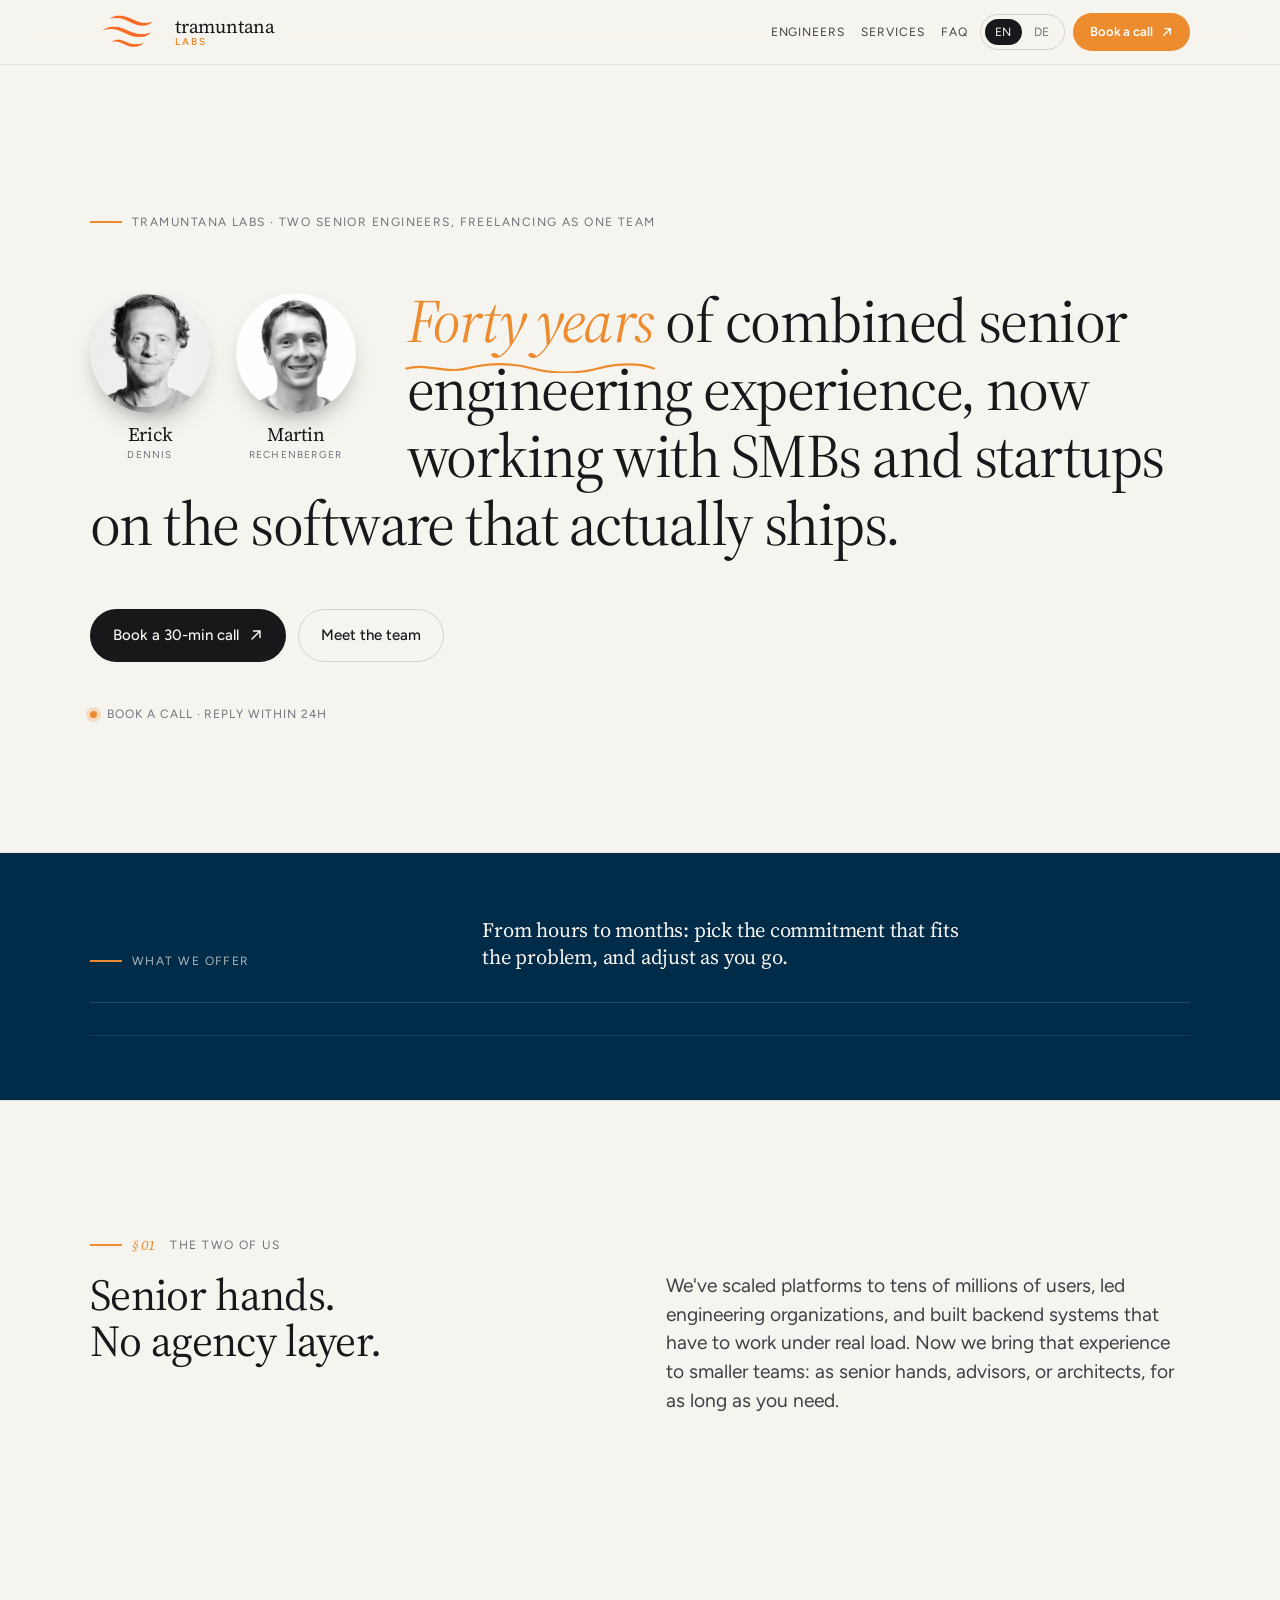
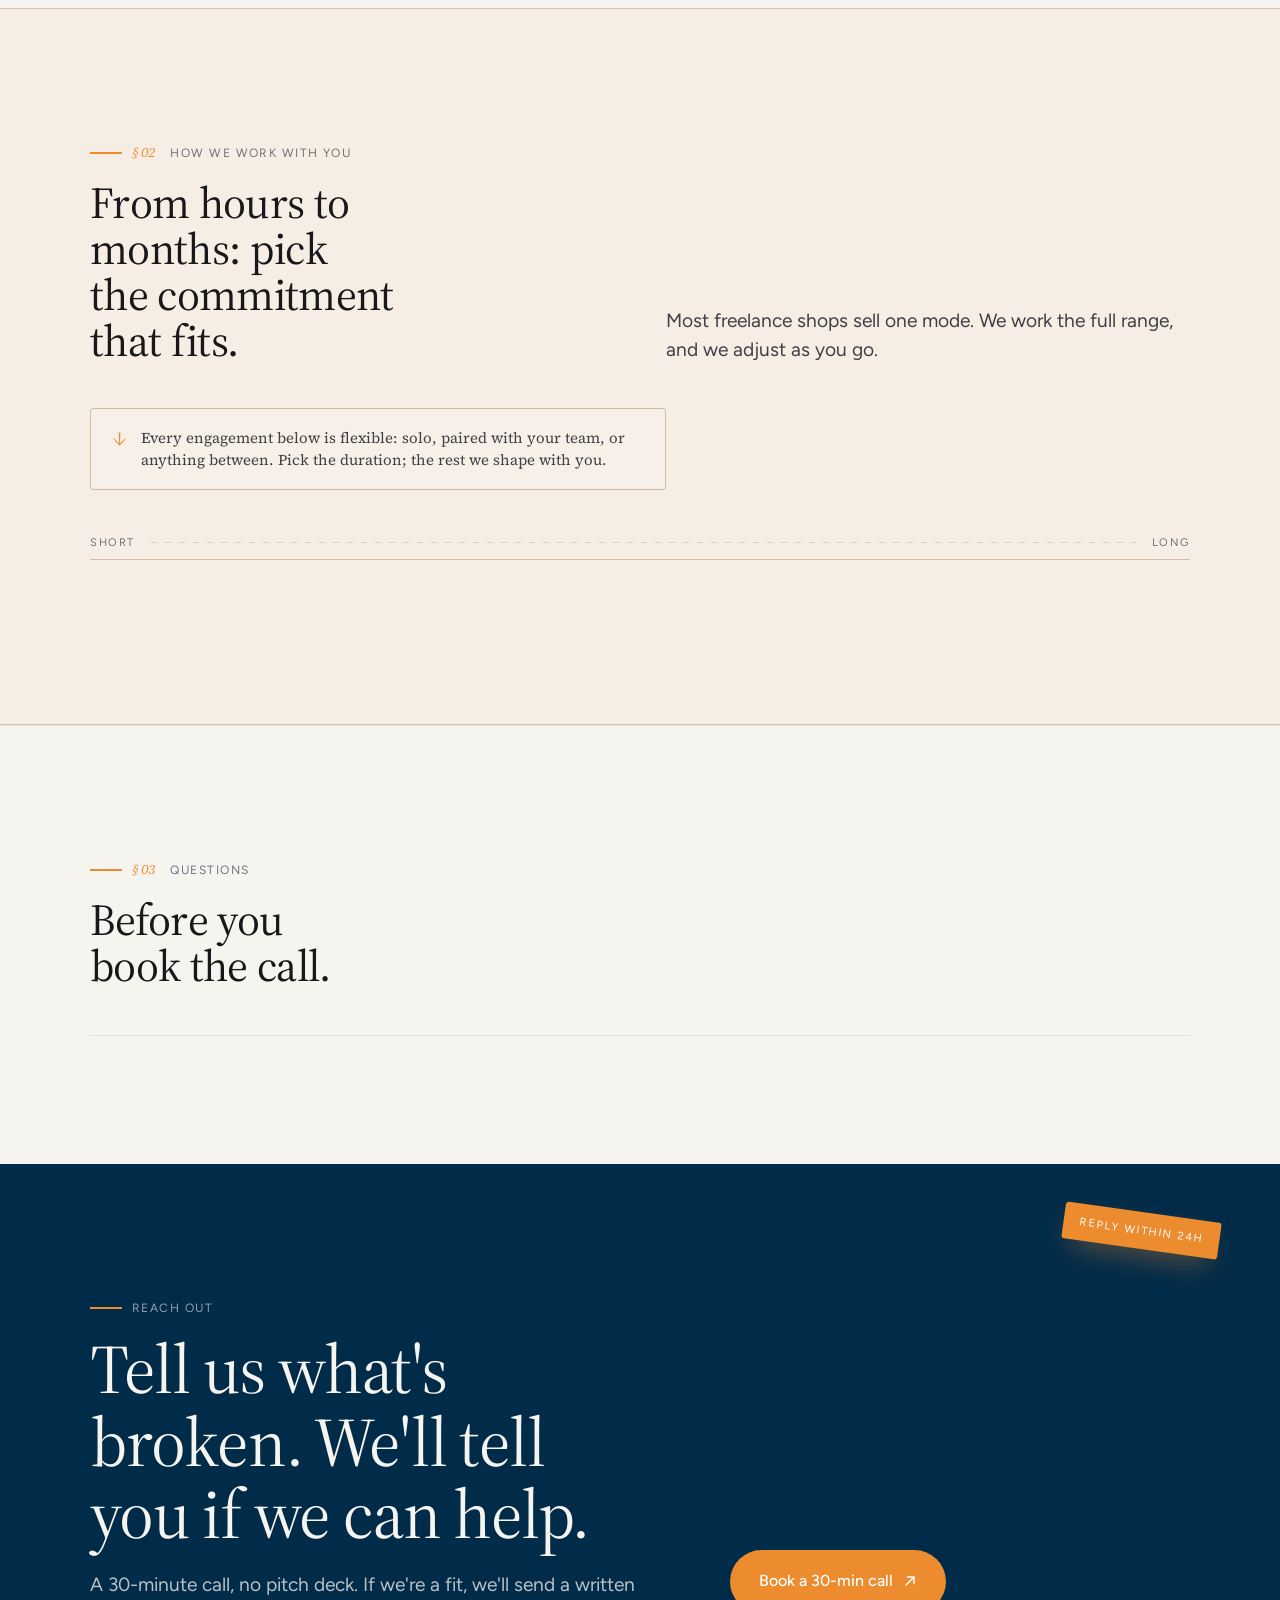
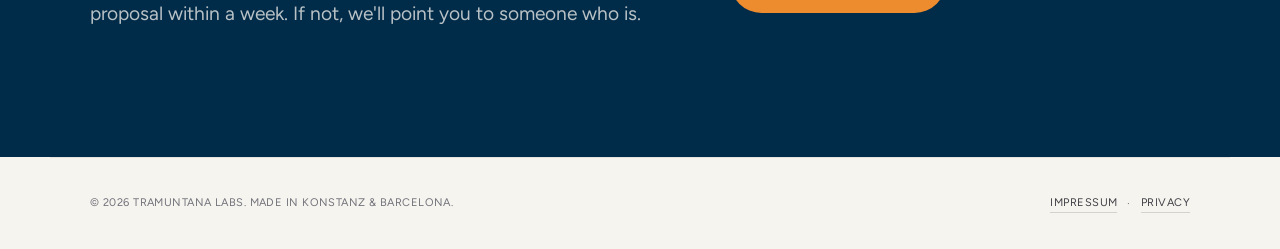
==== index.html @ 947eaa72 "Add favicons" ====
<!DOCTYPE html>
<html lang="en" data-theme="light" data-density="regular" data-design="v2" data-dark-tone="mediterranean">
<head>
  <meta charset="UTF-8" />
  <meta name="viewport" content="width=device-width, initial-scale=1.0" />
  <title>Tramuntana Labs — Erick &amp; Martin, senior engineers for SMBs and startups</title>
  <meta name="description" content="Two senior engineers. From a focused audit to a long-term retainer, solo or alongside your team." />

  <link rel="icon" href="favicon.ico" sizes="any" />
  <link rel="icon" type="image/png" sizes="32x32" href="favicon-32x32.png" />
  <link rel="icon" type="image/png" sizes="16x16" href="favicon-16x16.png" />
  <link rel="apple-touch-icon" sizes="180x180" href="apple-touch-icon.png" />

  <link rel="preconnect" href="https://fonts.googleapis.com" />
  <link rel="preconnect" href="https://fonts.gstatic.com" crossorigin />
  <link rel="stylesheet" href="https://fonts.googleapis.com/css2?family=Figtree:wght@400;500;600&family=Source+Serif+4:ital,opsz,wght@0,6..72,300;0,6..72,400;1,6..72,300;1,6..72,400&display=swap" />
  <link rel="stylesheet" href="styles.css" />
</head>
<body>

<!-- ── Nav ─────────────────────────────────────────────── -->
<nav class="nav">
  <div class="wrap nav-inner">
    <a href="#top" class="brand">
      <span class="brand-mark" aria-hidden="true">
        <img src="logo.png" alt="" class="brand-logo" />
      </span>
      <span class="brand-wordmark">
        <span class="brand-name">tramuntana</span>
        <span class="brand-sub">Labs</span>
      </span>
    </a>
    <div class="nav-right">
      <a class="nav-link" href="#engineers" data-i18n="nav.engineers">Engineers</a>
      <a class="nav-link" href="#services" data-i18n="nav.services">Services</a>
      <a class="nav-link" href="#faq" data-i18n="nav.faq">FAQ</a>
      <div class="lang" role="tablist" aria-label="Language">
        <button type="button" role="tab" data-lang="en" class="is-active" onclick="setLocale('en')">en</button>
        <button type="button" role="tab" data-lang="de" onclick="setLocale('de')">de</button>
      </div>
      <a class="btn btn-primary" href="https://calendar.proton.me/bookings#Kh6A4mLSkcbogW-XjE4umm7sPW2R3TcdPqa_r0yPIsw=" target="_blank" rel="noopener">
        <span data-i18n="nav.cta">Book a call</span>
        <svg class="arrow" width="14" height="14" viewBox="0 0 14 14" fill="none" aria-hidden="true">
          <path d="M3 11L11 3M11 3H4.5M11 3V9.5" stroke="currentColor" stroke-width="1.5" stroke-linecap="round" stroke-linejoin="round"/>
        </svg>
      </a>
      <button class="nav-burger" id="nav-burger" aria-label="Open menu" aria-expanded="false" aria-controls="nav-mobile-menu">
        <span></span><span></span><span></span>
      </button>
    </div>
  </div>
  <div class="nav-mobile-menu" id="nav-mobile-menu" aria-hidden="true">
    <a class="nav-mobile-link" href="#engineers" data-i18n="nav.engineers">Engineers</a>
    <a class="nav-mobile-link" href="#services" data-i18n="nav.services">Services</a>
    <a class="nav-mobile-link" href="#faq" data-i18n="nav.faq">FAQ</a>
  </div>
</nav>

<!-- ── Hero ─────────────────────────────────────────────── -->
<section class="hero-e" id="top">
  <div class="wrap">
    <div class="eyebrow" data-i18n="hero.eyebrow">Tramuntana Labs · Two senior engineers, freelancing as one team</div>

    <div class="hero-e-body">
      <div class="hero-e-people">
        <figure class="hero-e-person">
          <span class="pl-avatar" style="width:120px;height:120px;transform:rotate(3deg)" aria-label="Erick Dennis" title="Erick Dennis">
            <span class="pl-avatar-stripes" aria-hidden="true"></span>
            <span class="pl-avatar-initials" aria-hidden="true">ED</span>
            <img class="pl-avatar-photo pl-avatar-photo--bw" src="erick-dennis-profile.jpeg" alt="" />
          </span>
          <figcaption class="hero-e-person-name">
            <span class="hero-e-person-first">Erick</span>
            <span class="hero-e-person-last">Dennis</span>
          </figcaption>
        </figure>
        <figure class="hero-e-person">
          <span class="pl-avatar" style="width:120px;height:120px;transform:rotate(-3deg)" aria-label="Martin Rechenberger" title="Martin Rechenberger">
            <span class="pl-avatar-stripes" aria-hidden="true"></span>
            <span class="pl-avatar-initials" aria-hidden="true">MR</span>
            <img class="pl-avatar-photo" src="martin-rechenberger.256x256.png" alt="" />
          </span>
          <figcaption class="hero-e-person-name">
            <span class="hero-e-person-first">Martin</span>
            <span class="hero-e-person-last">Rechenberger</span>
          </figcaption>
        </figure>
      </div>

      <h1 class="hero-e-display">
        <span class="accent-scribble" id="hero-accent">Forty years</span><span id="hero-post"> of combined senior engineering experience, now working with SMBs and startups on the software that actually ships.</span>
      </h1>

      <div class="hero-e-actions">
        <a class="btn btn-primary" href="https://calendar.proton.me/bookings#Kh6A4mLSkcbogW-XjE4umm7sPW2R3TcdPqa_r0yPIsw=" target="_blank" rel="noopener">
          <span data-i18n="hero.ctaPrimary">Book a 30-min call</span>
          <svg class="arrow" width="14" height="14" viewBox="0 0 14 14" fill="none" aria-hidden="true">
            <path d="M3 11L11 3M11 3H4.5M11 3V9.5" stroke="currentColor" stroke-width="1.5" stroke-linecap="round" stroke-linejoin="round"/>
          </svg>
        </a>
        <a class="btn btn-ghost" href="#engineers" data-i18n="hero.ctaSecondary">Meet the team</a>
      </div>

      <div class="hero-foot">
        <span class="dot-live"></span>
        <span data-i18n="hero.live">Taking on 1 new engagement in Q3 · Reply within 24h</span>
      </div>
    </div>
  </div>
</section>

<!-- ── Services strip ───────────────────────────────────── -->
<section class="svc-strip" aria-labelledby="strip-eyebrow">
  <div class="wrap">
    <div class="svc-strip-head">
      <div class="eyebrow svc-strip-eyebrow" id="strip-eyebrow" data-i18n="strip.eyebrow">What we offer</div>
      <div class="svc-strip-lede" data-i18n="strip.lede">From hours to months: pick the commitment that fits the problem, and adjust as you go.</div>
    </div>
    <ul class="svc-strip-grid" id="svc-strip-grid"></ul>
  </div>
</section>

<!-- ── Engineers deep ───────────────────────────────────── -->
<section class="section eng-deep" id="engineers">
  <div class="wrap">
    <div class="eyebrow">
      <span class="sec-num">§ 01</span>
      <span data-i18n="engineers.eyebrow">The two of us</span>
    </div>
    <div class="eng-deep-head">
      <h2 data-i18n="engineers.title">Senior hands. No agency layer.</h2>
      <p class="lede" data-i18n="engineers.lede">We've scaled platforms to tens of millions of users, led engineering organizations, and built backend systems that have to work under real load. Now we bring that experience to smaller teams: as senior hands, advisors, or architects, for as long as you need.</p>
    </div>
    <div class="eng-deep-grid" id="eng-deep-grid"></div>
  </div>
</section>

<!-- ── Services range ───────────────────────────────────── -->
<section class="section svc-range" id="services">
  <div class="wrap">
    <div class="eyebrow">
      <span class="sec-num">§ 02</span>
      <span data-i18n="range.eyebrow">How we work with you</span>
    </div>
    <div class="svc-range-head">
      <h2 data-i18n="range.title">From hours to months: pick the commitment that fits.</h2>
      <p class="lede" data-i18n="range.lede">Most freelance shops sell one mode. We work the full range, and we adjust as you go.</p>
    </div>
    <div class="svc-range-note">
      <span class="svc-range-note-mark" aria-hidden="true" data-i18n="range.noteMark">↓</span>
      <span data-i18n="range.note">Every engagement below is flexible: solo, paired with your team, or anything between. Pick the duration; the rest we shape with you.</span>
    </div>
    <div class="svc-range-scale" aria-hidden="true">
      <span data-i18n="range.scale.short">Short</span>
      <span class="rule"></span>
      <span data-i18n="range.scale.long">Long</span>
    </div>
    <ol class="svc-range-list" id="svc-range-list"></ol>
    <p class="svc-range-foot" id="svc-range-foot"></p>
  </div>
</section>

<!-- ── FAQ ──────────────────────────────────────────────── -->
<section class="section" id="faq">
  <div class="wrap">
    <div class="eyebrow">
      <span class="sec-num">§ 03</span>
      <span data-i18n="faq.eyebrow">Questions</span>
    </div>
    <h2 style="margin-top:16px;max-width:18ch" data-i18n="faq.title">Before you book the call.</h2>
    <div class="faq-list" id="faq-list"></div>
  </div>
</section>

<!-- ── CTA ──────────────────────────────────────────────── -->
<section class="cta" id="contact">
  <span class="cta-stamp" data-i18n="cta.replyStamp">Reply within 24h</span>
  <div class="wrap cta-inner">
    <div>
      <div class="eyebrow" data-i18n="cta.eyebrow">Reach out</div>
      <h2 style="margin-top:16px" data-i18n="cta.title">Tell us what's broken. We'll tell you if we can help.</h2>
      <p class="lede" style="margin-top:20px" data-i18n="cta.lede">A 30-minute call, no pitch deck. If we're a fit, we'll send a written proposal within a week. If not, we'll point you to someone who is.</p>
    </div>
    <div class="cta-actions">
      <a class="btn btn-accent" href="https://calendar.proton.me/bookings#Kh6A4mLSkcbogW-XjE4umm7sPW2R3TcdPqa_r0yPIsw=" target="_blank" rel="noopener">
        <span data-i18n="cta.primary">Book a 30-min call</span>
        <svg class="arrow" width="14" height="14" viewBox="0 0 14 14" fill="none" aria-hidden="true">
          <path d="M3 11L11 3M11 3H4.5M11 3V9.5" stroke="currentColor" stroke-width="1.5" stroke-linecap="round" stroke-linejoin="round"/>
        </svg>
      </a>
      <div class="cta-meta" id="cta-meta"></div>
    </div>
  </div>
</section>

<!-- ── Footer ───────────────────────────────────────────── -->
<footer class="wrap foot">
  <span data-i18n="foot.copy">© 2026 Tramuntana Labs. Made in Konstanz &amp; Barcelona.</span>
  <span class="foot-links">
    <a href="Impressum.html" data-i18n="foot.impressum">Impressum</a>
    <span aria-hidden="true">·</span>
    <a href="Impressum.html#privacy" data-i18n="foot.privacy">Privacy</a>
  </span>
</footer>

<script src="translations.js"></script>
<script>
// ── Config ───────────────────────────────────────────────
const CAL_LINK = "https://calendar.proton.me/bookings#Kh6A4mLSkcbogW-XjE4umm7sPW2R3TcdPqa_r0yPIsw=";

const ENGINEERS_BASE = [
  {
    key: "erick", name: "Erick Dennis", initials: "ED", tiltHero: 3, tiltCard: 2,
    photo: "erick-dennis-profile.jpeg", photoBw: true,
    skills: ["Backend Development", "Frontend Development", "Web Apps", "Mobile Development", "Distributed Systems", "Database Optimisation", "Infrastructure & Cloud", "DevOps & IaC", "Platform Architecture", "Engineering Leadership", "LLMs", "Agentic AI"],
  },
  {
    key: "martin", name: "Martin Rechenberger", initials: "MR", tiltHero: -3, tiltCard: -2,
    photo: "martin-rechenberger.256x256.png",
    skills: ["Backend Development", "Frontend Development", "Web Apps", "Mobile Development", "Distributed Systems", "Database Optimisation", "Infrastructure & Cloud", "DevOps & IaC", "Platform Architecture", "Engineering Leadership", "LLMs", "Agentic AI"],
  },
];

// ── i18n ─────────────────────────────────────────────────
function getNestedValue(obj, path) {
  return path.split(".").reduce((o, k) => o?.[k], obj);
}

function applyLocale(lang) {
  const t = window.PL_I18N[lang] || window.PL_I18N.en;

  // Simple text nodes
  document.querySelectorAll("[data-i18n]").forEach(el => {
    const val = getNestedValue(t, el.dataset.i18n);
    if (val !== undefined) el.textContent = val;
  });

  // Hero headline (titleParts = [pre, accent, post], pre has {n1}/{n2} placeholders)
  const [pre, accent, post] = t.hero.titleParts;
  document.getElementById("hero-pre").textContent = pre.replace("{n1}", "Erick").replace("{n2}", "Martin");
  document.getElementById("hero-accent").textContent = accent;
  document.getElementById("hero-post").textContent = post;

  // Services strip
  document.getElementById("svc-strip-grid").innerHTML = t.range.items.map((s, i) => `
    <li class="svc-strip-item">
      <span class="svc-strip-num">${String(i + 1).padStart(2, "0")}</span>
      <span class="svc-strip-title">${s.title}</span>
      <span class="svc-strip-len">${s.length}</span>
    </li>
  `).join("");

  // Engineers deep
  document.getElementById("eng-deep-grid").innerHTML = ENGINEERS_BASE.map((e, i) => {
    const tr = t.engineers[e.key];
    const factLabels = t.engineers.factLabels;
    const facts = Object.entries(tr.factValues).map(([key, value]) => `
      <div class="eng-deep-fact">
        <dt>${factLabels[key] || key}</dt>
        <dd>${value}</dd>
      </div>
    `).join("");
    const skills = e.skills.map(s => `<span class="skill-chip">${s}</span>`).join("");
    return `
      <article class="eng-deep-card">
        <header class="eng-deep-header">
          <span class="pl-avatar" style="width:120px;height:120px;transform:rotate(${e.tiltCard}deg)" aria-label="${e.name}" title="${e.name}">
            <span class="pl-avatar-stripes" aria-hidden="true"></span>
            <span class="pl-avatar-initials"${e.photo ? ' aria-hidden="true"' : ''}>${e.initials}</span>
            ${e.photo ? `<img class="pl-avatar-photo${e.photoBw ? ' pl-avatar-photo--bw' : ''}" src="${e.photo}" alt="" />` : ''}
          </span>
          <div class="eng-deep-id">
            <h3>${e.name}</h3>
            <div class="eng-deep-role">${tr.role}</div>
            <div class="eng-deep-loc">${tr.location}</div>
          </div>
        </header>
        <p class="eng-deep-bio">${tr.bio}</p>
        <dl class="eng-deep-facts">${facts}</dl>
        <div class="eng-deep-skillset">
          <div class="eng-deep-skills-label">${t.engineers.worksIn}</div>
          <div class="eng-deep-skills">${skills}</div>
        </div>
      </article>
    `;
  }).join("");

  // Services range list
  document.getElementById("svc-range-list").innerHTML = t.range.items.map((s, i) => `
    <li class="svc-range-item">
      <div class="svc-range-num">${String(i + 1).padStart(2, "0")}</div>
      <div class="svc-range-body">
        <h3>${s.title}</h3>
        <p>${s.body}</p>
      </div>
      <div class="svc-range-meta">
        <span class="svc-range-len">${s.length}</span>
      </div>
    </li>
  `).join("");

  // Services range footer text
  document.getElementById("svc-range-foot").innerHTML =
    `${t.range.footPre}<a href="#contact">${t.range.footLink}</a>${t.range.footPost}`;

  // FAQ
  document.getElementById("faq-list").innerHTML = t.faq.items.map((f, i) => `
    <div class="faq-item" data-open="false">
      <button class="faq-q" aria-expanded="false">
        <span>${f.q}</span>
        <span class="plus" aria-hidden="true"></span>
      </button>
      <div class="faq-a">${f.a}</div>
    </div>
  `).join("");
  initFAQ();

  // CTA meta (first item = email link, rest = plain spans)
  document.getElementById("cta-meta").innerHTML = t.cta.meta.map((m, i) =>
    i === 0 ? `<a href="mailto:${m}">${m}</a>` : `<span>${m}</span>`
  ).join("");

  // Language buttons
  document.querySelectorAll(".lang button").forEach(btn => {
    btn.classList.toggle("is-active", btn.dataset.lang === lang);
    btn.setAttribute("aria-selected", btn.dataset.lang === lang);
  });

  document.documentElement.lang = lang;
}

// ── FAQ accordion ─────────────────────────────────────────
function initFAQ() {
  document.querySelectorAll(".faq-item").forEach(item => {
    item.querySelector(".faq-q").addEventListener("click", () => {
      const isOpen = item.dataset.open === "true";
      document.querySelectorAll(".faq-item").forEach(i => {
        i.dataset.open = "false";
        i.querySelector(".faq-q").setAttribute("aria-expanded", "false");
      });
      if (!isOpen) {
        item.dataset.open = "true";
        item.querySelector(".faq-q").setAttribute("aria-expanded", "true");
      }
    });
  });
}

// ── Locale persistence ────────────────────────────────────
function setLocale(lang) {
  const l = lang === "de" ? "de" : "en";
  try { localStorage.setItem("pl-locale", l); } catch(e) {}
  applyLocale(l);
}

function getLocale() {
  try { return localStorage.getItem("pl-locale") === "de" ? "de" : "en"; } catch(e) { return "en"; }
}

// ── Boot ──────────────────────────────────────────────────
applyLocale(getLocale());

// ── Mobile nav ────────────────────────────────────────────
(function() {
  const burger = document.getElementById('nav-burger');
  const menu = document.getElementById('nav-mobile-menu');
  if (!burger || !menu) return;

  burger.addEventListener('click', function() {
    const open = this.getAttribute('aria-expanded') === 'true';
    this.setAttribute('aria-expanded', String(!open));
    menu.classList.toggle('is-open', !open);
    menu.setAttribute('aria-hidden', String(open));
  });

  menu.querySelectorAll('.nav-mobile-link').forEach(function(link) {
    link.addEventListener('click', function() {
      burger.setAttribute('aria-expanded', 'false');
      menu.classList.remove('is-open');
      menu.setAttribute('aria-hidden', 'true');
    });
  });
})();
</script>
</body>
</html>
---- styles.css ----
/* Tramuntana Labs — consolidated styles
   Merged from styles.css + styles-v2.css + styles-v3.css.
   Tokens flow from JS via CSS custom properties on :root. */

/* ═══════════════════════════════════════════════════════
   BASE — tokens, typography, layout, nav, buttons, etc.
   ═══════════════════════════════════════════════════════ */

:root {
  --bg: #f6f4ef;
  --bg-elev: #fbfaf6;
  --ink: #18181b;
  --ink-2: #3f3f46;
  --ink-3: #71717a;
  --rule: #1a1a1a14;
  --rule-strong: #1a1a1a28;
  --accent: #ED8B2F;
  --accent-ink: #ffffff;

  --font-serif: "Source Serif 4", "Source Serif Pro", Cambria, Georgia, serif;
  --font-sans: "Figtree", ui-sans-serif, system-ui, -apple-system, sans-serif;
  --font-mono: "Figtree", ui-sans-serif, system-ui, -apple-system, sans-serif;

  --section-y: clamp(80px, 10vw, 144px);
  --gutter: clamp(20px, 4vw, 40px);
  --stack: clamp(16px, 2vw, 24px);
  --maxw: 1180px;

  --t-display: clamp(40px, 7.2vw, 96px);
  --t-h1: clamp(34px, 5.4vw, 64px);
  --t-h2: clamp(28px, 3.6vw, 44px);
  --t-h3: clamp(20px, 2.2vw, 26px);
  --t-body: clamp(16px, 1.15vw, 19px);
  --t-small: 13px;
  --t-eyebrow: 12px;
}

[data-theme="dark"] {
  --bg: #0f0f10;
  --bg-elev: #161618;
  --ink: #f3f1ec;
  --ink-2: #c5c2b8;
  --ink-3: #8a8780;
  --rule: #ffffff14;
  --rule-strong: #ffffff28;
}

[data-density="compact"] {
  --section-y: clamp(56px, 7vw, 96px);
  --stack: clamp(12px, 1.5vw, 18px);
}
[data-density="dense"] {
  --section-y: clamp(40px, 5vw, 72px);
  --stack: clamp(10px, 1.2vw, 14px);
  --t-display: clamp(36px, 5.6vw, 72px);
  --t-h1: clamp(30px, 4.4vw, 52px);
  --t-h2: clamp(24px, 3vw, 36px);
  --t-h3: clamp(18px, 1.9vw, 22px);
  --t-body: clamp(15px, 1.05vw, 17px);
}
[data-density="tight"] {
  --section-y: clamp(28px, 3.6vw, 52px);
  --stack: clamp(8px, .9vw, 12px);
  --gutter: clamp(16px, 3vw, 32px);
  --t-display: clamp(30px, 4.4vw, 56px);
  --t-h1: clamp(26px, 3.4vw, 40px);
  --t-h2: clamp(20px, 2.4vw, 30px);
  --t-h3: clamp(16px, 1.6vw, 20px);
  --t-body: clamp(14px, .95vw, 16px);
  --t-eyebrow: 11px;
}
[data-density="comfy"] {
  --section-y: clamp(100px, 13vw, 184px);
  --stack: clamp(20px, 2.6vw, 32px);
}

[data-density="dense"] .nav-inner { height: 56px; }
[data-density="dense"] .hero { padding: clamp(48px, 6vw, 96px) 0 var(--section-y); }
[data-density="dense"] .svc { min-height: 180px; padding: clamp(20px, 2.2vw, 28px); }
[data-density="dense"] .pain-row { padding: clamp(16px, 1.8vw, 22px) 0; }
[data-density="dense"] .test { padding: clamp(20px, 2vw, 24px); gap: 18px; }
[data-density="dense"] .lede { font-size: clamp(16px, 1.25vw, 19px); }

[data-density="tight"] .nav-inner { height: 48px; }
[data-density="tight"] .brand { font-size: 17px; }
[data-density="tight"] .hero { padding: clamp(32px, 4vw, 64px) 0 var(--section-y); }
[data-density="tight"] .hero .meta { margin-top: clamp(28px, 4vw, 48px) !important; }
[data-density="tight"] .hero .meta-num { font-size: clamp(28px, 2.8vw, 38px); }
[data-density="tight"] .svc { min-height: 0; padding: clamp(16px, 1.8vw, 22px); gap: 10px; }
[data-density="tight"] .svc-foot { padding-top: 12px; gap: 8px 14px; }
[data-density="tight"] .pain-row { padding: clamp(12px, 1.4vw, 16px) 0; grid-template-columns: 48px 1fr auto; gap: 16px; }
[data-density="tight"] .pain-q { font-size: clamp(17px, 1.4vw, 20px); }
[data-density="tight"] .test { padding: 20px; gap: 14px; }
[data-density="tight"] .test-q { font-size: clamp(16px, 1.3vw, 18px); }
[data-density="tight"] .logo { padding: 18px 12px; min-height: 64px; font-size: 16px; }
[data-density="tight"] .faq-q { padding: 14px 0; font-size: clamp(16px, 1.3vw, 19px); }
[data-density="tight"] .btn { padding: 10px 16px; font-size: 14px; }
[data-density="tight"] .lede { font-size: clamp(15px, 1.15vw, 17px); }
[data-density="tight"] .proc-step { padding-top: 14px; }
[data-density="tight"] .eng-portrait { aspect-ratio: 5/4; }
[data-density="tight"] .eng-portrait .initials { font-size: clamp(56px, 7vw, 96px); }

* { box-sizing: border-box; }
html, body { margin: 0; padding: 0; }
body {
  background: var(--bg);
  color: var(--ink);
  font-family: var(--font-sans);
  font-size: var(--t-body);
  line-height: 1.55;
  -webkit-font-smoothing: antialiased;
  text-rendering: optimizeLegibility;
  transition: background-color .25s ease, color .25s ease;
}

a { color: inherit; text-decoration: none; }
button { font: inherit; color: inherit; }

.wrap { max-width: var(--maxw); margin: 0 auto; padding: 0 var(--gutter); }
.section { padding: var(--section-y) 0; border-top: 1px solid var(--rule); }
.section:first-of-type { border-top: 0; }

.eyebrow {
  font-family: var(--font-mono);
  font-size: var(--t-eyebrow);
  letter-spacing: .12em;
  text-transform: uppercase;
  color: var(--ink-3);
  display: inline-flex; align-items: center; gap: 10px;
}
.eyebrow::before {
  content: ""; width: 24px; height: 1px; background: var(--ink-3);
}

h1, h2, h3, .display {
  font-family: var(--font-serif);
  font-weight: 400;
  letter-spacing: -0.015em;
  line-height: 1.05;
  margin: 0;
  text-wrap: balance;
}
.display { font-size: var(--t-display); line-height: 0.98; letter-spacing: -0.025em; }
h1 { font-size: var(--t-h1); }
h2 { font-size: var(--t-h2); }
h3 { font-size: var(--t-h3); line-height: 1.2; letter-spacing: -0.01em; }
p { margin: 0; color: var(--ink-2); text-wrap: pretty; }

.lede { font-size: clamp(18px, 1.5vw, 22px); color: var(--ink-2); max-width: 56ch; line-height: 1.5; }

.accent { color: var(--accent); }
em.accent, .accent em { font-style: italic; }

/* ── Nav ──────────────────────────────────────────────────── */
.nav {
  position: sticky; top: 0; z-index: 50;
  background: color-mix(in oklab, var(--bg) 78%, transparent);
  backdrop-filter: blur(16px) saturate(140%);
  -webkit-backdrop-filter: blur(16px) saturate(140%);
  border-bottom: 1px solid var(--rule);
}
.nav-inner {
  display: flex; align-items: center; justify-content: space-between;
  height: 64px; gap: 16px;
}
.brand { display: flex; align-items: center; gap: 10px; text-decoration: none; }
.brand-mark { display: inline-flex; align-items: center; }
.brand-logo { height: 75px; width: auto; display: block; }
.brand-wordmark { display: flex; flex-direction: column; line-height: 1; gap: 1px; }
.brand-name { font-family: var(--font-serif); font-size: 19px; font-weight: 400; color: var(--ink); letter-spacing: -0.01em; }
.brand-sub  { font-family: var(--font-sans); font-size: 10px; font-weight: 600; color: var(--accent); letter-spacing: 0.2em; text-transform: uppercase; }
.nav-right { display: flex; align-items: center; gap: 8px; }

.lang {
  display: inline-flex; align-items: center; gap: 2px;
  font-family: var(--font-mono); font-size: 12px;
  padding: 4px; border: 1px solid var(--rule-strong); border-radius: 999px;
}
.lang button {
  appearance: none; background: transparent; border: 0; cursor: pointer;
  padding: 4px 10px; border-radius: 999px; color: var(--ink-3);
  letter-spacing: .04em; text-transform: uppercase;
  transition: background .15s ease, color .15s ease;
}
.lang button.is-active { background: var(--ink); color: var(--bg); }
.lang button:hover:not(.is-active) { color: var(--ink); }

/* ── Buttons ──────────────────────────────────────────────── */
.btn {
  display: inline-flex; align-items: center; gap: 10px;
  padding: 14px 22px; border-radius: 999px;
  font-family: var(--font-sans); font-size: 15px; font-weight: 500;
  border: 1px solid transparent; cursor: pointer;
  white-space: nowrap;
  transition: transform .15s ease, background .15s ease, color .15s ease, border-color .15s ease;
}
.btn-primary { background: var(--ink); color: var(--bg); }
.btn-primary:hover { transform: translateY(-1px); }
.btn-ghost { background: transparent; color: var(--ink); border-color: var(--rule-strong); }
.btn-ghost:hover { background: var(--ink); color: var(--bg); border-color: var(--ink); }
.btn-accent { background: var(--accent); color: var(--accent-ink); }
.btn-accent:hover { transform: translateY(-1px); filter: brightness(1.06); }
.btn .arrow { transition: transform .2s ease; }
.btn:hover .arrow { transform: translate(3px, -3px); }

/* ── Hero ─────────────────────────────────────────────────── */
.hero { padding: clamp(72px, 10vw, 140px) 0 var(--section-y); border: 0; }
.hero-grid { display: grid; grid-template-columns: 1.2fr .8fr; gap: clamp(32px, 5vw, 80px); align-items: end; }
.hero h1 { font-size: var(--t-display); line-height: .98; letter-spacing: -0.025em; }
.hero .meta { display: flex; gap: clamp(24px, 4vw, 56px); flex-wrap: wrap; }
.hero .meta-item { display: flex; flex-direction: column; gap: 4px; }
.hero .meta-num { font-family: var(--font-serif); font-size: clamp(36px, 4vw, 52px); line-height: 1; }
.hero .meta-lbl { font-family: var(--font-mono); font-size: 11px; letter-spacing: .1em; text-transform: uppercase; color: var(--ink-3); }

.hero-actions { display: flex; gap: 12px; flex-wrap: wrap; align-items: center; }
.hero-foot { display: flex; gap: 8px; align-items: center; color: var(--ink-3); font-size: 13px; }
.dot-live { width: 7px; height: 7px; border-radius: 999px; background: #2dbf6e; box-shadow: 0 0 0 4px #2dbf6e22; animation: pulse 2s ease-in-out infinite; }
@keyframes pulse { 0%,100% { box-shadow: 0 0 0 4px #2dbf6e22; } 50% { box-shadow: 0 0 0 8px #2dbf6e10; } }

/* ── Services ─────────────────────────────────────────────── */
.svc-grid {
  display: grid; grid-template-columns: repeat(2, 1fr);
  gap: 1px; background: var(--rule); margin-top: clamp(32px, 4vw, 56px);
  border: 1px solid var(--rule);
}
.svc {
  background: var(--bg); padding: clamp(24px, 2.6vw, 36px);
  display: flex; flex-direction: column; gap: 14px; min-height: 220px;
  position: relative;
}
.svc-num { font-family: var(--font-mono); font-size: 12px; color: var(--ink-3); letter-spacing: .08em; }
.svc h3 { font-size: clamp(22px, 1.9vw, 28px); }
.svc p { font-size: 15px; line-height: 1.55; }
.svc-foot { margin-top: auto; padding-top: 16px; font-family: var(--font-mono); font-size: 11px; color: var(--accent); letter-spacing: .08em; text-transform: uppercase; display: flex; flex-wrap: wrap; gap: 12px 18px; }

/* ── FAQ ──────────────────────────────────────────────────── */
.faq-list { display: grid; gap: 0; margin-top: clamp(28px, 3.6vw, 48px); border-top: 1px solid var(--rule); }
.faq-item { border-bottom: 1px solid var(--rule); }
.faq-q {
  width: 100%; appearance: none; background: transparent; border: 0; cursor: pointer;
  display: grid; grid-template-columns: 1fr auto; align-items: center; gap: 24px;
  padding: clamp(20px, 2vw, 26px) 0; text-align: left;
  font-family: var(--font-serif); font-size: clamp(18px, 1.5vw, 22px); letter-spacing: -.005em; color: var(--ink);
}
.faq-q .plus { width: 24px; height: 24px; position: relative; flex-shrink: 0; }
.faq-q .plus::before, .faq-q .plus::after {
  content: ""; position: absolute; inset: 50% 0 auto 0; height: 1px; background: var(--ink);
  transition: transform .25s ease;
}
.faq-q .plus::after { transform: rotate(90deg); }
.faq-item[data-open="true"] .plus::after { transform: rotate(0); }
.faq-a {
  max-height: 0; overflow: hidden; transition: max-height .35s ease, padding .35s ease;
  color: var(--ink-2); font-size: 16px; line-height: 1.55; max-width: 64ch;
}
.faq-item[data-open="true"] .faq-a { max-height: 400px; padding: 0 0 24px; }

/* ── CTA ──────────────────────────────────────────────────── */
.cta {
  background: var(--ink); color: var(--bg); padding: var(--section-y) 0;
  border: 0;
}
.cta-inner { display: grid; grid-template-columns: 1.1fr .9fr; gap: clamp(40px, 6vw, 88px); align-items: end; }
.cta h2 { font-size: clamp(40px, 5.4vw, 72px); color: var(--bg); }
.cta .eyebrow { color: color-mix(in oklab, var(--bg) 60%, transparent); }
.cta .eyebrow::before { background: color-mix(in oklab, var(--bg) 60%, transparent); }
.cta p { color: color-mix(in oklab, var(--bg) 75%, transparent); max-width: 48ch; }
.cta-actions { display: flex; flex-direction: column; gap: 16px; }
.cta-actions .btn-accent { align-self: flex-start; padding: 18px 28px; font-size: 16px; }
.cta-meta { display: flex; flex-direction: column; gap: 6px; font-family: var(--font-mono); font-size: 12px; color: color-mix(in oklab, var(--bg) 60%, transparent); letter-spacing: .04em; }
.cta-meta a:hover { color: var(--bg); }

/* ── Footer ───────────────────────────────────────────────── */
.foot {
  padding-block: 36px; font-family: var(--font-mono); font-size: 11px;
  color: var(--ink-3); letter-spacing: .04em; text-transform: uppercase;
  display: flex; gap: 24px; justify-content: space-between; flex-wrap: wrap;
  border-top: 1px solid var(--rule);
}

/* ── Responsive ───────────────────────────────────────────── */
@media (max-width: 880px) {
  .hero-grid { grid-template-columns: 1fr; gap: 32px; }
  .svc-grid { grid-template-columns: 1fr; }
  .cta-inner { grid-template-columns: 1fr; gap: 32px; }
}
@media (max-width: 560px) {
  .hero h1, .display { font-size: clamp(40px, 11vw, 64px); }
  .nav-inner { height: 56px; }

  .lang { font-size: 11px; }
}


/* ═══════════════════════════════════════════════════════
   V2 — dynamic editorial additions
   ═══════════════════════════════════════════════════════ */

[data-design="v2"] {
  --accent-soft: color-mix(in oklab, var(--accent) 16%, var(--bg));
  --accent-deep: color-mix(in oklab, var(--accent) 75%, #000);
}

/* ── Section eyebrow numeral ─────────────────────────── */
.sec-num {
  font-family: var(--font-serif);
  font-style: italic;
  color: var(--accent);
  font-size: 1.15em;
  margin-right: 6px;
  font-weight: 400;
  letter-spacing: -.01em;
  white-space: nowrap;
}

/* ── Hand-drawn squiggle underline on accent words ─────── */
.accent-scribble {
  position: relative;
  font-style: italic;
  color: var(--accent);
  white-space: nowrap;
  padding-bottom: .12em;
}
.accent-scribble::after {
  content: "";
  position: absolute;
  left: -1%; right: -1%;
  bottom: -.04em;
  height: .18em;
  background-color: var(--accent);
  -webkit-mask: url("data:image/svg+xml;utf8,<svg xmlns='http://www.w3.org/2000/svg' viewBox='0 0 200 12' preserveAspectRatio='none' fill='none' stroke='black' stroke-width='2.4' stroke-linecap='round'><path d='M2 7 C 18 1, 32 13, 50 7 S 86 1, 102 7 S 138 13, 154 7 S 188 1, 198 7'/></svg>") no-repeat center / 100% 100%;
          mask: url("data:image/svg+xml;utf8,<svg xmlns='http://www.w3.org/2000/svg' viewBox='0 0 200 12' preserveAspectRatio='none' fill='none' stroke='black' stroke-width='2.4' stroke-linecap='round'><path d='M2 7 C 18 1, 32 13, 50 7 S 86 1, 102 7 S 138 13, 154 7 S 188 1, 198 7'/></svg>") no-repeat center / 100% 100%;
  pointer-events: none;
}

/* ── Tilted stamp ─────────────────────────────────────── */
.stamp {
  display: inline-flex; align-items: center; gap: 8px;
  background: var(--accent); color: #fff;
  font-family: var(--font-mono);
  font-size: 11px; font-weight: 500;
  letter-spacing: .14em; text-transform: uppercase;
  padding: 10px 16px;
  border-radius: 3px;
  box-shadow:
    0 0 0 1px color-mix(in oklab, #000 8%, transparent),
    0 12px 28px -10px color-mix(in oklab, var(--accent) 60%, transparent);
  transform: rotate(-6deg);
  position: relative;
  align-self: flex-start;
}

/* ── Engineer name squiggle ────────────────────────────── */
[data-design="v2"] .eng h3 {
  display: inline-block;
  position: relative;
  padding-bottom: .12em;
}
[data-design="v2"] .eng h3::after {
  content: "";
  position: absolute;
  left: 0; right: 18%;
  bottom: -.06em;
  height: .14em;
  background-color: var(--accent);
  -webkit-mask: url("data:image/svg+xml;utf8,<svg xmlns='http://www.w3.org/2000/svg' viewBox='0 0 200 10' preserveAspectRatio='none' fill='none' stroke='black' stroke-width='2.2' stroke-linecap='round'><path d='M2 6 Q 24 0 48 6 T 96 6 T 144 6 T 192 6'/></svg>") no-repeat center / 100% 100%;
          mask: url("data:image/svg+xml;utf8,<svg xmlns='http://www.w3.org/2000/svg' viewBox='0 0 200 10' preserveAspectRatio='none' fill='none' stroke='black' stroke-width='2.2' stroke-linecap='round'><path d='M2 6 Q 24 0 48 6 T 96 6 T 144 6 T 192 6'/></svg>") no-repeat center / 100% 100%;
}
[data-design="v2"] .eng-portrait {
  background: linear-gradient(140deg, var(--bg-elev) 0%, color-mix(in oklab, var(--accent) 8%, var(--bg-elev)) 100%);
}
[data-design="v2"] .eng-portrait .initials {
  color: color-mix(in oklab, var(--accent) 28%, var(--ink-3));
}

/* ── CTA stamp ────────────────────────────────────────── */
[data-design="v2"] .cta { position: relative; overflow: hidden; }
.cta-stamp {
  position: absolute;
  top: clamp(24px, 4vw, 48px); right: clamp(20px, 5vw, 60px);
  transform: rotate(8deg);
  background: var(--accent);
  color: #fff;
  font-family: var(--font-mono);
  font-size: 11px; letter-spacing: .14em;
  text-transform: uppercase;
  padding: 10px 16px;
  border-radius: 3px;
  box-shadow: 0 12px 30px -10px color-mix(in oklab, var(--accent) 60%, transparent);
  z-index: 2;
}
[data-design="v2"] .cta .btn-accent { background: var(--accent); color: #fff; }
[data-design="v2"] .cta .btn-accent:hover { filter: brightness(1.08); }

/* ── Nav CTA and eyebrow accents ────────────────────────── */
[data-design="v2"] .nav .btn-primary {
  background: var(--accent); color: #fff;
}
[data-design="v2"] .nav .btn-primary:hover { filter: brightness(1.06); transform: translateY(-1px); }

[data-design="v2"] .eyebrow::before {
  background: var(--accent);
  width: 32px; height: 2px;
}

[data-design="v2"] .faq-q .plus::before,
[data-design="v2"] .faq-q .plus::after {
  background: var(--accent);
  height: 2px;
}

[data-design="v2"] .dot-live { background: var(--accent); box-shadow: 0 0 0 4px color-mix(in oklab, var(--accent) 24%, transparent); }
@keyframes pl-pulse {
  0%,100% { box-shadow: 0 0 0 4px color-mix(in oklab, var(--accent) 24%, transparent); }
  50%     { box-shadow: 0 0 0 9px color-mix(in oklab, var(--accent) 10%, transparent); }
}
[data-design="v2"] .dot-live { animation: pl-pulse 2.2s ease-in-out infinite; }

[data-design="v2"] .svc-num { color: var(--accent); }


/* ═══════════════════════════════════════════════════════
   V3 — engineer-led landing: avatar, hero-e, deep cards,
   services strip, services range, dark slab tokens
   ═══════════════════════════════════════════════════════ */

.foot-links {
  display: inline-flex;
  align-items: center;
  gap: 10px;
}
.foot-links a {
  color: var(--ink-2);
  text-decoration: none;
  border-bottom: 1px solid var(--rule-strong);
  padding-bottom: 1px;
}
.foot-links a:hover { color: var(--accent); border-bottom-color: var(--accent); }

.nav .btn-primary {
  padding: 8px 16px;
  font-size: 13px;
  font-weight: 600;
  letter-spacing: -.005em;
  gap: 8px;
}
.nav .btn-primary .arrow {
  width: 12px;
  height: 12px;
}

.nav-link {
  font-family: var(--font-mono);
  font-size: 12px;
  letter-spacing: .08em;
  text-transform: uppercase;
  color: var(--ink-2);
  text-decoration: none;
  padding: 8px 4px;
}
.nav-link:hover { color: var(--accent); }
@media (max-width: 720px) {
  .nav-link { display: none; }
}

/* ── Mobile nav ─────────────────────────────────────────── */
.nav-burger {
  display: none;
  flex-direction: column;
  justify-content: center;
  gap: 5px;
  background: none;
  border: none;
  cursor: pointer;
  padding: 8px;
  color: var(--ink);
  flex-shrink: 0;
}
.nav-burger span {
  display: block;
  width: 20px;
  height: 1.5px;
  background: currentColor;
  transition: opacity .15s ease, transform .15s ease;
}
.nav-burger[aria-expanded="true"] span:nth-child(1) { transform: translateY(6.5px) rotate(45deg); }
.nav-burger[aria-expanded="true"] span:nth-child(2) { opacity: 0; }
.nav-burger[aria-expanded="true"] span:nth-child(3) { transform: translateY(-6.5px) rotate(-45deg); }

.nav-mobile-menu {
  display: none;
  flex-direction: column;
  border-top: 1px solid var(--rule);
  padding: 4px 0 8px;
}
.nav-mobile-menu.is-open { display: flex; }
.nav-mobile-link {
  font-family: var(--font-sans);
  font-size: 15px;
  font-weight: 500;
  color: var(--ink-2);
  text-decoration: none;
  padding: 13px var(--gutter);
  border-bottom: 1px solid var(--rule);
  transition: color .15s ease;
}
.nav-mobile-link:last-child { border-bottom: none; }
.nav-mobile-link:hover { color: var(--accent); }

@media (max-width: 720px) {
  .nav-burger { display: flex; }
}

/* ── Round avatar placeholder ──────────────────────────── */
.pl-avatar {
  position: relative;
  display: inline-flex;
  align-items: center;
  justify-content: center;
  border-radius: 50%;
  overflow: hidden;
  flex-shrink: 0;
  background:
    radial-gradient(circle at 30% 28%,
      color-mix(in oklab, var(--accent) 12%, var(--bg-elev)) 0%,
      var(--bg-elev) 60%,
      color-mix(in oklab, var(--ink) 6%, var(--bg-elev)) 100%);
  box-shadow:
    0 0 0 1px var(--rule-strong) inset,
    0 12px 28px -16px color-mix(in oklab, var(--ink) 70%, transparent);
  isolation: isolate;
}
.pl-avatar-stripes {
  position: absolute; inset: 0;
  background-image: repeating-linear-gradient(
    -38deg,
    transparent 0 7px,
    color-mix(in oklab, var(--ink) 6%, transparent) 7px 8px
  );
  opacity: .35;
  z-index: 0;
}
.pl-avatar-initials {
  position: relative;
  z-index: 1;
  font-family: var(--font-serif);
  font-style: italic;
  font-weight: 500;
  color: color-mix(in oklab, var(--accent) 70%, var(--ink));
  letter-spacing: -.02em;
  font-size: calc(min(100cqh, 100cqw) * .38);
  line-height: 1;
}
.pl-avatar { container-type: size; }
.pl-avatar-photo {
  position: absolute;
  inset: 0;
  width: 100%;
  height: 100%;
  object-fit: cover;
  z-index: 1;
}

.pl-avatar-photo--bw {
  filter: grayscale(100%);
}

.pl-avatar-tag {
  position: absolute;
  z-index: 2;
  left: 50%;
  bottom: 7%;
  transform: translateX(-50%);
  font-family: var(--font-mono);
  font-size: 8px;
  letter-spacing: .14em;
  text-transform: uppercase;
  color: color-mix(in oklab, var(--ink) 55%, transparent);
  background: color-mix(in oklab, var(--bg) 88%, transparent);
  padding: 2px 6px;
  border-radius: 999px;
  border: 1px solid var(--rule);
  white-space: nowrap;
}

/* ── Hero E ─────────────────────────────────────────────── */
.hero-e {
  position: relative;
  padding: clamp(80px, 11vw, 160px) 0 clamp(88px, 10vw, 144px);
  border-bottom: 1px solid var(--rule);
}
.hero-e-body {
  margin-top: clamp(36px, 4.4vw, 56px);
}
.hero-e-people {
  float: left;
  display: flex;
  gap: clamp(14px, 2vw, 26px);
  margin: 6px clamp(28px, 4vw, 56px) clamp(16px, 2vw, 24px) 0;
  shape-outside: margin-box;
}
.hero-e-person {
  display: flex;
  flex-direction: column;
  align-items: center;
  gap: 12px;
  margin: 0;
}
.hero-e-person-name {
  display: flex;
  flex-direction: column;
  align-items: center;
  gap: 3px;
  text-align: center;
}
.hero-e-person-first {
  font-family: var(--font-serif);
  font-size: clamp(18px, 1.5vw, 22px);
  letter-spacing: -.015em;
  color: var(--ink);
  line-height: 1;
}
.hero-e-person-last {
  font-family: var(--font-mono);
  font-size: 10px;
  letter-spacing: .12em;
  text-transform: uppercase;
  color: var(--ink-3);
}

.hero-e-display {
  font-family: var(--font-serif);
  font-size: clamp(34px, 4.8vw, 64px);
  line-height: 1.1;
  letter-spacing: -.025em;
  margin: 0;
  text-wrap: pretty;
}

.hero-e-actions {
  position: relative;
  display: flex;
  flex-wrap: wrap;
  gap: 12px;
  align-items: center;
  margin-top: clamp(32px, 4vw, 52px);
  clear: left;
}
.hero-e-actions .scribble {
  display: none;
}

.hero-e .hero-foot {
  margin-top: clamp(28px, 3.4vw, 44px);
  display: flex; align-items: center; gap: 10px;
  font-family: var(--font-mono);
  font-size: 12px;
  letter-spacing: .08em;
  text-transform: uppercase;
  color: var(--ink-3);
}

/* ── Engineers deep ─────────────────────────────────────── */
.eng-deep-head {
  display: grid;
  grid-template-columns: 1fr 1fr;
  gap: clamp(24px, 4vw, 64px);
  margin-top: 16px;
}
.eng-deep-head h2 { max-width: 16ch; margin: 0; }
.eng-deep-head .lede { align-self: end; max-width: 44ch; }

.eng-deep-grid {
  display: grid;
  grid-template-columns: 1fr 1fr;
  gap: clamp(24px, 3vw, 40px);
  margin-top: clamp(40px, 5vw, 64px);
}
.eng-deep-card {
  background: var(--bg-elev);
  border: 1px solid var(--rule);
  border-radius: 4px;
  padding: clamp(24px, 2.6vw, 36px);
  display: flex;
  flex-direction: column;
  gap: 22px;
  min-width: 0;
}

.eng-deep-header {
  display: grid;
  grid-template-columns: auto minmax(0, 1fr);
  gap: 22px;
  align-items: center;
}
.eng-deep-id { min-width: 0; }
.eng-deep-id h3 {
  position: relative;
  display: inline-block;
  font-family: var(--font-serif);
  font-size: clamp(24px, 2.2vw, 32px);
  line-height: 1.05;
  letter-spacing: -.01em;
  margin: 0 0 6px;
  padding-bottom: .12em;
}
.eng-deep-id h3::after {
  content: "";
  position: absolute;
  left: 0; right: 18%;
  bottom: -.06em;
  height: .14em;
  background-color: var(--accent);
  -webkit-mask: url("data:image/svg+xml;utf8,<svg xmlns='http://www.w3.org/2000/svg' viewBox='0 0 200 10' preserveAspectRatio='none' fill='none' stroke='black' stroke-width='2.2' stroke-linecap='round'><path d='M2 6 Q 24 0 48 6 T 96 6 T 144 6 T 192 6'/></svg>") no-repeat center / 100% 100%;
          mask: url("data:image/svg+xml;utf8,<svg xmlns='http://www.w3.org/2000/svg' viewBox='0 0 200 10' preserveAspectRatio='none' fill='none' stroke='black' stroke-width='2.2' stroke-linecap='round'><path d='M2 6 Q 24 0 48 6 T 96 6 T 144 6 T 192 6'/></svg>") no-repeat center / 100% 100%;
}
.eng-deep-role {
  font-family: var(--font-mono);
  font-size: 12px;
  letter-spacing: .08em;
  text-transform: uppercase;
  color: var(--accent);
}
.eng-deep-loc {
  font-family: var(--font-mono);
  font-size: 12px;
  letter-spacing: .04em;
  color: var(--ink-3);
  margin-top: 4px;
}

.eng-deep-bio {
  font-family: var(--font-serif);
  font-size: clamp(17px, 1.35vw, 20px);
  line-height: 1.5;
  color: var(--ink-2);
  margin: 0;
  text-wrap: pretty;
}

.eng-deep-facts {
  display: grid;
  grid-template-columns: 1fr 1fr;
  gap: 12px 24px;
  margin: 0;
  padding: 18px 0;
  border-top: 1px solid var(--rule);
  border-bottom: 1px solid var(--rule);
}
.eng-deep-fact { display: flex; flex-direction: column; gap: 4px; }
.eng-deep-fact dt {
  font-family: var(--font-mono);
  font-size: 11px;
  letter-spacing: .1em;
  text-transform: uppercase;
  color: var(--ink-3);
}
.eng-deep-fact dd {
  margin: 0;
  font-family: var(--font-serif);
  font-size: clamp(18px, 1.4vw, 22px);
  letter-spacing: -.01em;
  color: var(--ink);
}

.eng-deep-skillset { display: flex; flex-direction: column; gap: 10px; }
.eng-deep-skills-label {
  font-family: var(--font-mono);
  font-size: 11px;
  letter-spacing: .12em;
  text-transform: uppercase;
  color: var(--ink-3);
}
.eng-deep-skills {
  display: flex;
  flex-wrap: wrap;
  gap: 6px 8px;
}
.skill-chip {
  font-family: var(--font-mono);
  font-size: 12px;
  letter-spacing: .02em;
  color: var(--ink-2);
  background: var(--bg);
  border: 1px solid var(--rule-strong);
  border-radius: 999px;
  padding: 5px 11px;
  white-space: nowrap;
}

/* ── Services range ────────────────────────────────────── */
.svc-range-head {
  display: grid;
  grid-template-columns: 1fr 1fr;
  gap: clamp(24px, 4vw, 64px);
  margin-top: 16px;
}
.svc-range-head h2 { max-width: 18ch; margin: 0; }
.svc-range-head .lede { align-self: end; max-width: 44ch; }

.svc-range-note {
  display: flex;
  align-items: flex-start;
  gap: 14px;
  margin: clamp(28px, 4vw, 44px) 0 clamp(16px, 2vw, 24px);
  padding: 18px 22px;
  border: 1px solid color-mix(in oklab, var(--accent) 30%, var(--rule-strong));
  border-radius: 4px;
  background: color-mix(in oklab, var(--accent) 4%, var(--bg));
  font-family: var(--font-serif);
  font-size: clamp(15px, 1.15vw, 18px);
  line-height: 1.45;
  color: var(--ink-2);
  max-width: 72ch;
}
.svc-range-note-mark {
  font-family: var(--font-serif);
  font-style: italic;
  font-size: 1.4em;
  line-height: 1;
  color: var(--accent);
  flex-shrink: 0;
}

.svc-range-scale {
  margin: clamp(28px, 4vw, 44px) 0 8px;
  display: grid;
  grid-template-columns: auto 1fr auto;
  gap: 16px;
  align-items: center;
  font-family: var(--font-mono);
  font-size: 11px;
  letter-spacing: .14em;
  text-transform: uppercase;
  color: var(--ink-3);
}
.svc-range-scale .rule {
  height: 1px;
  background-image: linear-gradient(
    to right,
    var(--rule-strong) 0,
    var(--rule-strong) 6px,
    transparent 6px,
    transparent 14px
  );
  background-size: 14px 1px;
}

.svc-range-list {
  list-style: none;
  margin: 0;
  padding: 0;
  border-top: 1px solid var(--rule-strong);
}
.svc-range-item {
  display: grid;
  grid-template-columns: 64px 1fr 160px;
  gap: clamp(20px, 3vw, 40px);
  padding: clamp(22px, 2.4vw, 32px) 0;
  border-bottom: 1px solid var(--rule);
  align-items: start;
  transition: background .2s ease;
}
.svc-range-item:hover { background: color-mix(in oklab, var(--accent) 4%, var(--bg)); }
.svc-range-num {
  font-family: var(--font-serif);
  font-style: italic;
  font-size: clamp(28px, 2.6vw, 36px);
  color: var(--accent);
  line-height: 1;
  letter-spacing: -.02em;
}
.svc-range-body h3 {
  font-family: var(--font-serif);
  font-size: clamp(22px, 2vw, 30px);
  letter-spacing: -.015em;
  margin: 0 0 8px;
  line-height: 1.1;
  color: var(--ink);
}
.svc-range-body p {
  margin: 0;
  font-size: clamp(15px, 1.1vw, 17px);
  line-height: 1.55;
  color: var(--ink-2);
  max-width: 60ch;
}
.svc-range-meta {
  display: flex;
  flex-direction: column;
  align-items: flex-start;
  gap: 6px;
  padding-top: 6px;
}
.svc-range-len {
  font-family: var(--font-serif);
  font-style: italic;
  font-size: clamp(17px, 1.4vw, 21px);
  color: var(--ink);
  letter-spacing: -.005em;
  white-space: nowrap;
}

.svc-range-foot {
  margin-top: clamp(24px, 3vw, 36px);
  font-family: var(--font-serif);
  font-size: clamp(16px, 1.25vw, 19px);
  color: var(--ink-2);
  max-width: 60ch;
}
.svc-range-foot a {
  color: var(--accent);
  text-decoration: underline;
  text-decoration-thickness: 1.5px;
  text-underline-offset: 3px;
}

.svc-range {
  background: color-mix(in oklab, var(--accent) 6%, var(--bg));
  border-top: 1px solid color-mix(in oklab, var(--accent) 18%, var(--rule-strong));
  border-bottom: 1px solid color-mix(in oklab, var(--accent) 18%, var(--rule-strong));
}
.svc-range .svc-range-item:hover {
  background: color-mix(in oklab, var(--accent) 12%, var(--bg));
}
.svc-range .svc-range-list { border-top-color: color-mix(in oklab, var(--accent) 24%, var(--rule-strong)); }
.svc-range .svc-range-item { border-bottom-color: color-mix(in oklab, var(--accent) 14%, var(--rule-strong)); }

.eng-deep { border-top: 1px solid var(--rule); }
.section#faq { border-top: 1px solid var(--rule); }

/* ── Dark slab tokens (Mediterranean default) ─────────── */
:root {
  --slab-bg: oklch(0.28 0.07 245);
  --slab-fg: oklch(0.96 0.01 90);
  --slab-muted: oklch(0.78 0.03 235);
  --slab-rule: oklch(1 0 0 / 0.12);
}
[data-dark-tone="mediterranean"] {
  --slab-bg: oklch(0.28 0.07 245);
  --slab-fg: oklch(0.97 0.01 90);
  --slab-muted: oklch(0.80 0.04 235);
  --slab-rule: oklch(1 0 0 / 0.12);
}
[data-dark-tone="deep-sea"] {
  --slab-bg: oklch(0.30 0.06 215);
  --slab-fg: oklch(0.97 0.01 90);
  --slab-muted: oklch(0.82 0.04 210);
  --slab-rule: oklch(1 0 0 / 0.12);
}
[data-dark-tone="indigo-night"] {
  --slab-bg: oklch(0.24 0.08 270);
  --slab-fg: oklch(0.96 0.01 90);
  --slab-muted: oklch(0.78 0.04 265);
  --slab-rule: oklch(1 0 0 / 0.12);
}
[data-dark-tone="charcoal"] {
  --slab-bg: oklch(0.26 0.006 80);
  --slab-fg: oklch(0.97 0.01 90);
  --slab-muted: oklch(0.78 0 0);
  --slab-rule: oklch(1 0 0 / 0.10);
}
[data-dark-tone="plum"] {
  --slab-bg: oklch(0.28 0.07 330);
  --slab-fg: oklch(0.97 0.01 90);
  --slab-muted: oklch(0.80 0.04 330);
  --slab-rule: oklch(1 0 0 / 0.12);
}

.cta {
  background: var(--slab-bg);
  color: var(--slab-fg);
}
.cta-meta { color: var(--slab-muted) !important; }
.cta-meta a { color: var(--slab-fg); }
.cta-meta a:hover { color: var(--slab-fg); }
[data-design="v2"] .cta .btn-accent { background: var(--accent); color: #fff; }

/* ── Services strip ─────────────────────────────────────── */
.svc-strip {
  background: var(--slab-bg);
  color: var(--slab-fg);
  padding: clamp(40px, 5vw, 64px) 0;
  position: relative;
  overflow: hidden;
}
.svc-strip-head {
  display: grid;
  grid-template-columns: minmax(140px, 1fr) 2fr;
  gap: clamp(20px, 3vw, 48px);
  align-items: end;
  padding-bottom: clamp(20px, 3vw, 32px);
  border-bottom: 1px solid color-mix(in oklab, var(--bg) 16%, transparent);
}
.svc-strip-eyebrow { color: color-mix(in oklab, var(--bg) 70%, transparent); }
.svc-strip-eyebrow::before { background: var(--accent) !important; }
.svc-strip-lede {
  font-family: var(--font-serif);
  font-size: clamp(18px, 1.6vw, 24px);
  line-height: 1.3;
  letter-spacing: -.01em;
  color: var(--bg);
  max-width: 50ch;
  text-wrap: pretty;
}
.svc-strip-grid {
  list-style: none;
  margin: clamp(20px, 3vw, 32px) 0 0;
  padding: 0;
  display: grid;
  grid-template-columns: repeat(3, 1fr);
  gap: 0;
  border-top: 1px solid color-mix(in oklab, var(--bg) 8%, transparent);
}
.svc-strip-item {
  display: grid;
  grid-template-rows: auto 1fr auto;
  gap: 6px;
  padding: clamp(18px, 2vw, 24px) clamp(16px, 2vw, 24px);
  border-right: 1px solid color-mix(in oklab, var(--bg) 8%, transparent);
  border-bottom: 1px solid color-mix(in oklab, var(--bg) 8%, transparent);
  transition: background .2s ease;
}
.svc-strip-item:hover { background: color-mix(in oklab, var(--bg) 4%, transparent); }
.svc-strip-item:nth-child(3n) { border-right: 0; }
.svc-strip-item:nth-last-child(-n+3) { border-bottom: 0; }
.svc-strip-num {
  font-family: var(--font-serif);
  font-style: italic;
  font-size: clamp(20px, 1.8vw, 26px);
  color: var(--accent);
  line-height: 1;
  letter-spacing: -.02em;
}
.svc-strip-title {
  font-family: var(--font-serif);
  font-size: clamp(20px, 1.7vw, 26px);
  line-height: 1.1;
  letter-spacing: -.015em;
  color: var(--bg);
}
.svc-strip-len {
  font-family: var(--font-mono);
  font-size: 11px;
  letter-spacing: .1em;
  text-transform: uppercase;
  color: color-mix(in oklab, var(--bg) 60%, transparent);
  margin-top: 6px;
}

/* ── Responsive ───────────────────────────────────────── */
@media (max-width: 880px) {
  .svc-strip-head { grid-template-columns: 1fr; align-items: start; }
  .svc-strip-grid { grid-template-columns: repeat(2, 1fr); }
  .svc-strip-item:nth-child(3n) { border-right: 1px solid color-mix(in oklab, var(--bg) 8%, transparent); }
  .svc-strip-item:nth-child(2n) { border-right: 0; }
  .svc-strip-item:nth-last-child(-n+3) { border-bottom: 1px solid color-mix(in oklab, var(--bg) 8%, transparent); }
  .svc-strip-item:nth-last-child(-n+2) { border-bottom: 0; }

  .eng-deep-head,
  .svc-range-head { grid-template-columns: 1fr; }
  .eng-deep-grid { grid-template-columns: 1fr; }
  .svc-range-item {
    grid-template-columns: 48px 1fr;
    gap: 16px 20px;
  }
  .svc-range-meta {
    grid-column: 1 / -1;
    flex-direction: row;
    gap: 16px;
    align-items: center;
    padding-top: 0;
  }
  .hero-e-people {
    float: none;
    margin: 0 0 clamp(24px, 4vw, 36px) 0;
    justify-content: flex-start;
  }
  .hero-e-display { font-size: clamp(32px, 7vw, 48px); }
}
@media (max-width: 560px) {
  .svc-strip-grid { grid-template-columns: 1fr; }
  .svc-strip-item { border-right: 0 !important; border-bottom: 1px solid color-mix(in oklab, var(--bg) 8%, transparent) !important; }
  .svc-strip-item:last-child { border-bottom: 0 !important; }

  .eng-deep-card { padding: 22px; }
  .eng-deep-header {
    grid-template-columns: 1fr;
    gap: 16px;
    justify-items: start;
  }
  .eng-deep-header .pl-avatar { width: 88px !important; height: 88px !important; }
  .eng-deep-id h3 { font-size: 24px; }
  .eng-deep-facts { grid-template-columns: 1fr; }

  .nav .btn-primary { padding: 12px 16px; font-size: 13px; }
  .brand-mark { display: none; }
}
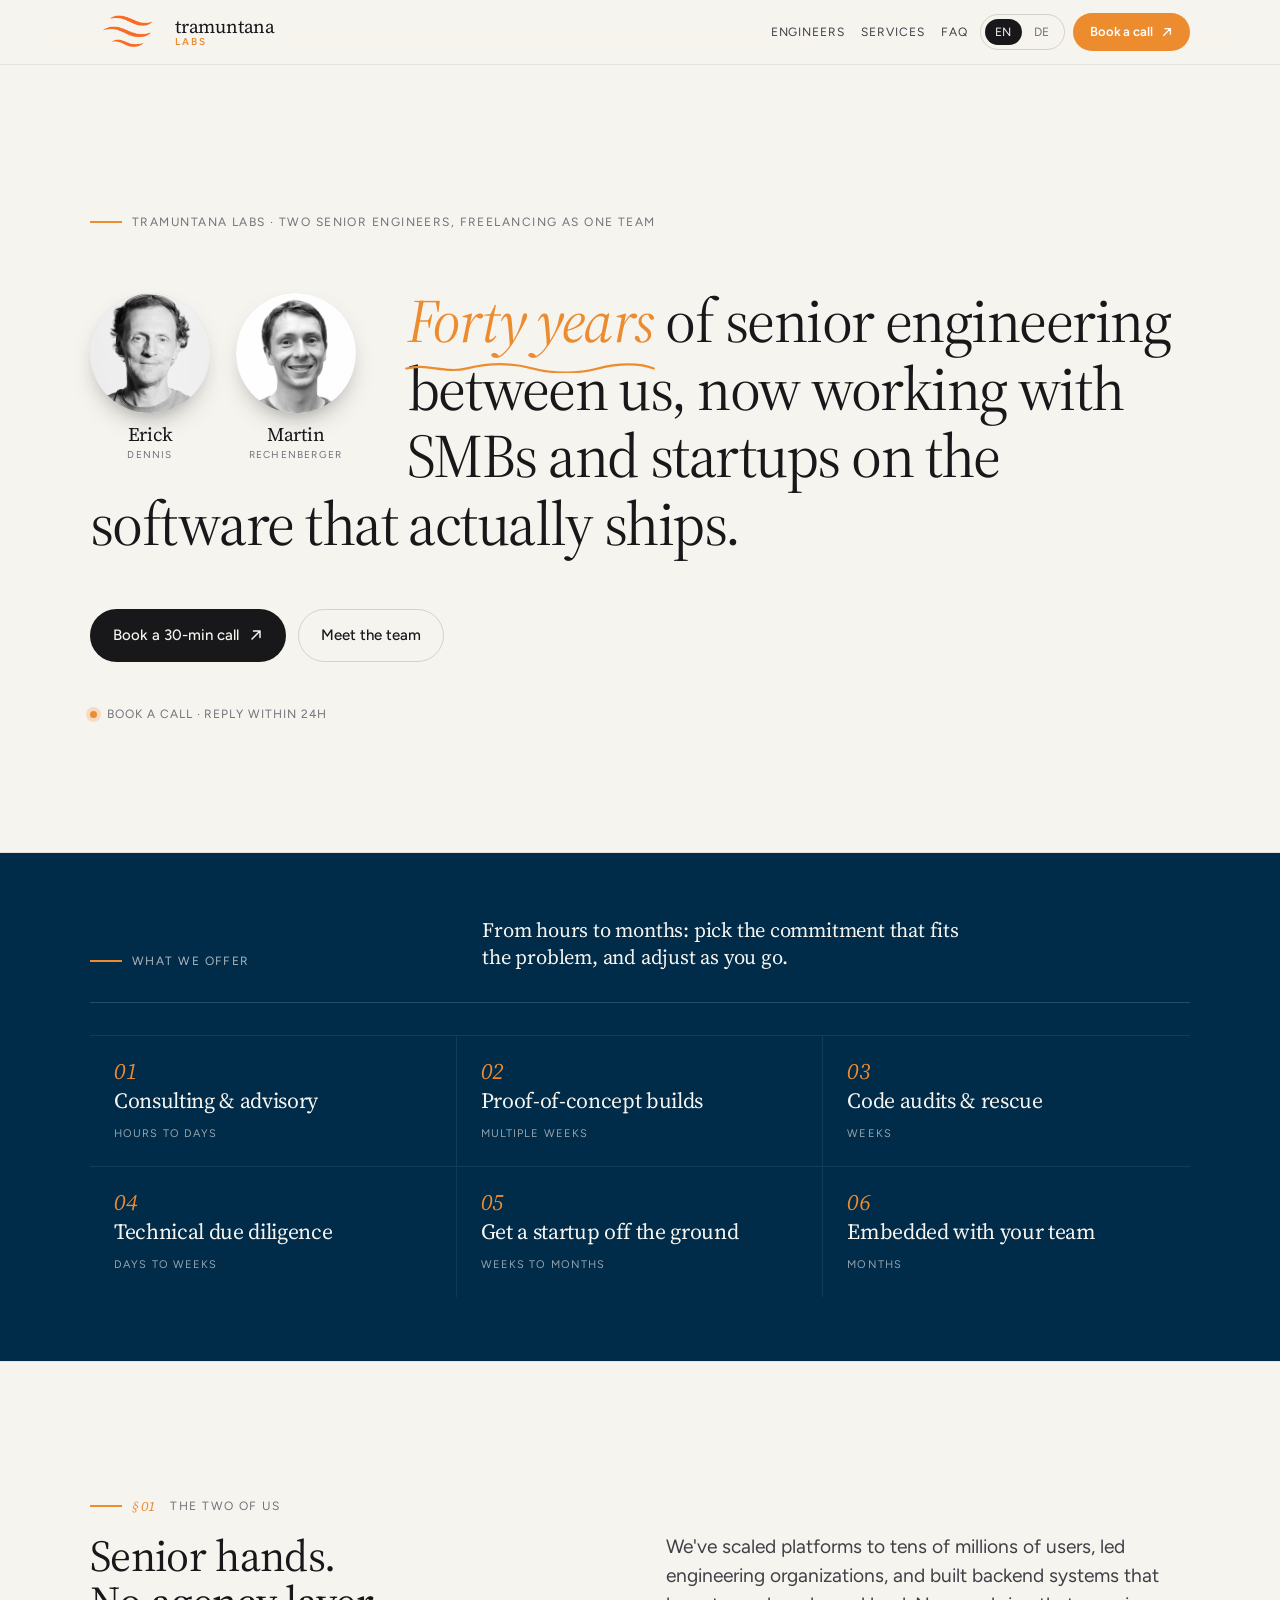
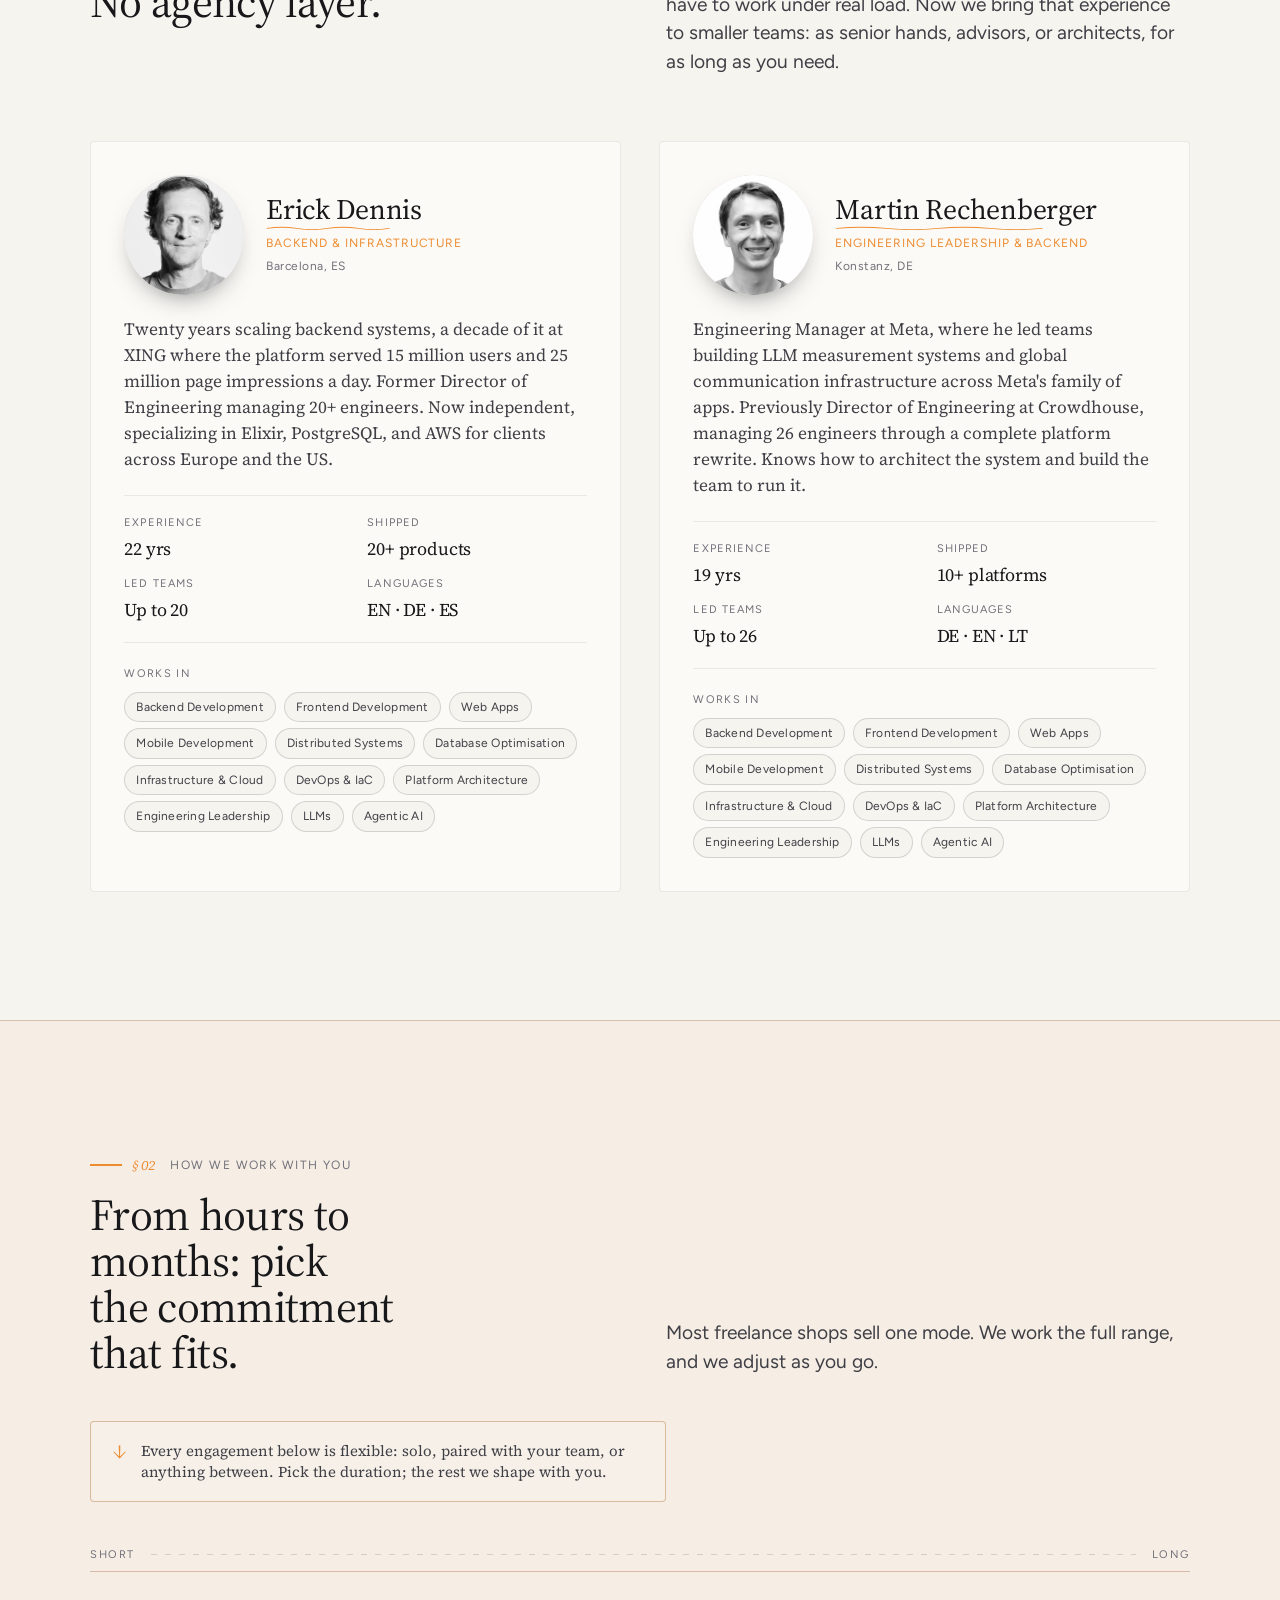
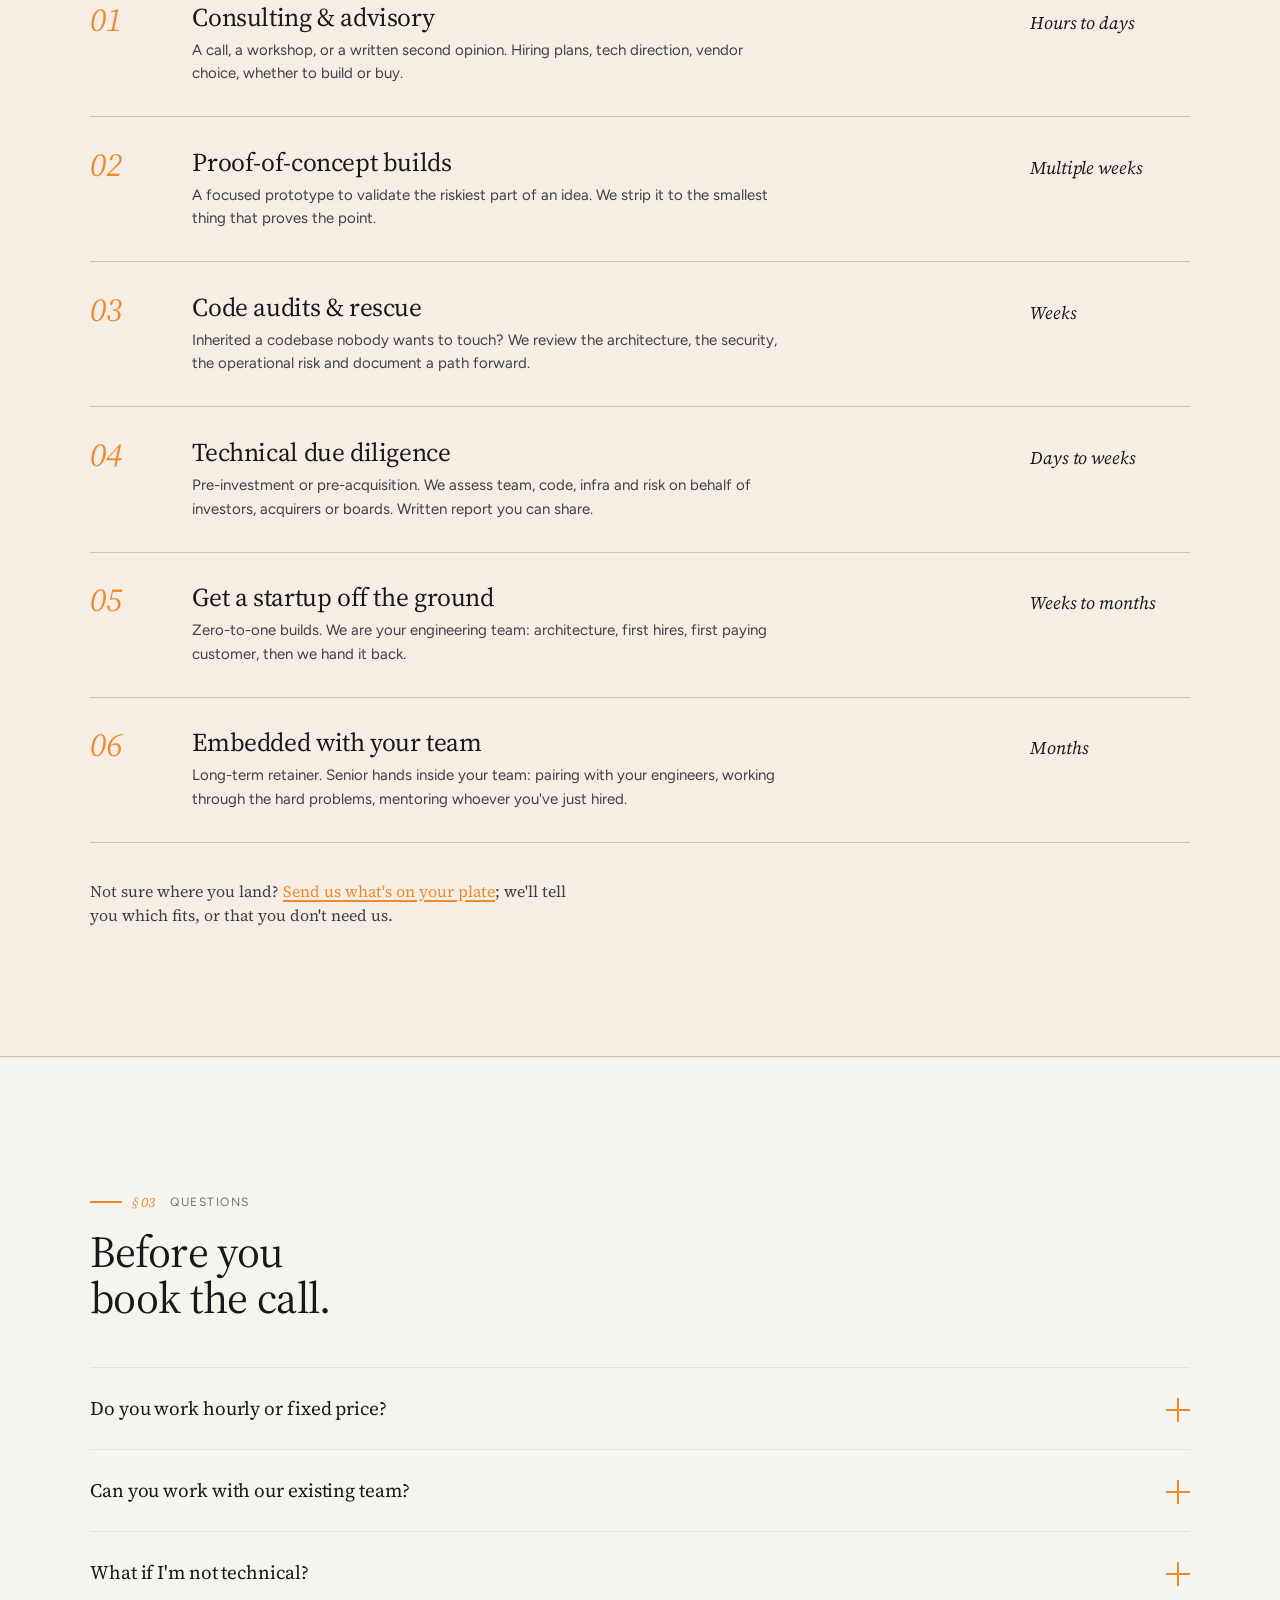
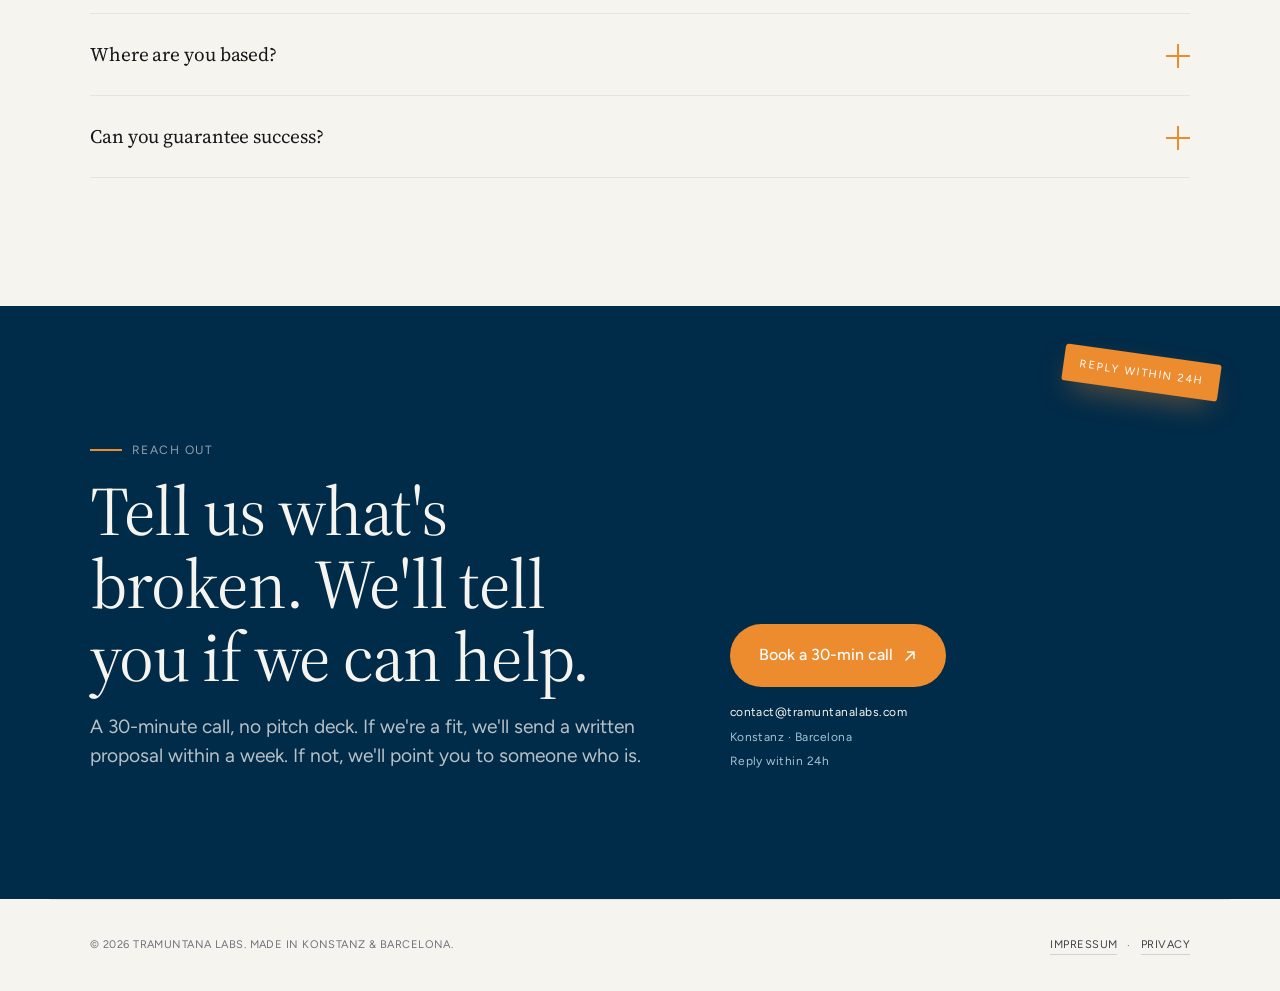
==== commit c3b91ef9: "Link optimization" ====
--- a/index.html
+++ b/index.html
@@ -5,23 +5,24 @@
   <meta name="viewport" content="width=device-width, initial-scale=1.0" />
   <title>Tramuntana Labs — Erick &amp; Martin, senior engineers for SMBs and startups</title>
   <meta name="description" content="Two senior engineers. From a focused audit to a long-term retainer, solo or alongside your team." />
-
+  <link rel="alternate" hreflang="en" href="https://tramuntanalabs.com/" />
+  <link rel="alternate" hreflang="de" href="https://tramuntanalabs.com/de/" />
+  <link rel="alternate" hreflang="x-default" href="https://tramuntanalabs.com/" />
   <link rel="icon" href="favicon.ico" sizes="any" />
   <link rel="icon" type="image/png" sizes="32x32" href="favicon-32x32.png" />
   <link rel="icon" type="image/png" sizes="16x16" href="favicon-16x16.png" />
   <link rel="apple-touch-icon" sizes="180x180" href="apple-touch-icon.png" />
-
   <link rel="preconnect" href="https://fonts.googleapis.com" />
   <link rel="preconnect" href="https://fonts.gstatic.com" crossorigin />
-  <link rel="stylesheet" href="https://fonts.googleapis.com/css2?family=Figtree:wght@400;500;600&family=Source+Serif+4:ital,opsz,wght@0,6..72,300;0,6..72,400;1,6..72,300;1,6..72,400&display=swap" />
+  <link rel="stylesheet" href="https://fonts.googleapis.com/css2?family=Figtree:wght@400;500;600&amp;family=Source+Serif+4:ital,opsz,wght@0,6..72,300;0,6..72,400;1,6..72,300;1,6..72,400&amp;display=swap" />
   <link rel="stylesheet" href="styles.css" />
 </head>
 <body>
 
-<!-- ── Nav ─────────────────────────────────────────────── -->
 <nav class="nav">
+  <input type="checkbox" id="nav-toggle" class="nav-toggle-input" />
   <div class="wrap nav-inner">
-    <a href="#top" class="brand">
+    <a href="/" class="brand">
       <span class="brand-mark" aria-hidden="true">
         <img src="logo.png" alt="" class="brand-logo" />
       </span>
@@ -31,43 +32,41 @@
       </span>
     </a>
     <div class="nav-right">
-      <a class="nav-link" href="#engineers" data-i18n="nav.engineers">Engineers</a>
-      <a class="nav-link" href="#services" data-i18n="nav.services">Services</a>
-      <a class="nav-link" href="#faq" data-i18n="nav.faq">FAQ</a>
-      <div class="lang" role="tablist" aria-label="Language">
-        <button type="button" role="tab" data-lang="en" class="is-active" onclick="setLocale('en')">en</button>
-        <button type="button" role="tab" data-lang="de" onclick="setLocale('de')">de</button>
+      <a class="nav-link" href="#engineers">Engineers</a>
+      <a class="nav-link" href="#services">Services</a>
+      <a class="nav-link" href="#faq">FAQ</a>
+      <div class="lang" role="group" aria-label="Language">
+        <a href="/" hreflang="en" lang="en" class="is-active">en</a>
+        <a href="/de/" hreflang="de" lang="de" class="">de</a>
       </div>
       <a class="btn btn-primary" href="https://calendar.proton.me/bookings#Kh6A4mLSkcbogW-XjE4umm7sPW2R3TcdPqa_r0yPIsw=" target="_blank" rel="noopener">
-        <span data-i18n="nav.cta">Book a call</span>
+        <span>Book a call</span>
         <svg class="arrow" width="14" height="14" viewBox="0 0 14 14" fill="none" aria-hidden="true">
           <path d="M3 11L11 3M11 3H4.5M11 3V9.5" stroke="currentColor" stroke-width="1.5" stroke-linecap="round" stroke-linejoin="round"/>
         </svg>
       </a>
-      <button class="nav-burger" id="nav-burger" aria-label="Open menu" aria-expanded="false" aria-controls="nav-mobile-menu">
+      <label for="nav-toggle" class="nav-burger" aria-label="Menu">
         <span></span><span></span><span></span>
-      </button>
-    </div>
-  </div>
-  <div class="nav-mobile-menu" id="nav-mobile-menu" aria-hidden="true">
-    <a class="nav-mobile-link" href="#engineers" data-i18n="nav.engineers">Engineers</a>
-    <a class="nav-mobile-link" href="#services" data-i18n="nav.services">Services</a>
-    <a class="nav-mobile-link" href="#faq" data-i18n="nav.faq">FAQ</a>
+      </label>
+    </div>
+  </div>
+  <div class="nav-mobile-menu">
+    <a class="nav-mobile-link" href="#engineers">Engineers</a>
+    <a class="nav-mobile-link" href="#services">Services</a>
+    <a class="nav-mobile-link" href="#faq">FAQ</a>
   </div>
 </nav>
 
-<!-- ── Hero ─────────────────────────────────────────────── -->
 <section class="hero-e" id="top">
   <div class="wrap">
-    <div class="eyebrow" data-i18n="hero.eyebrow">Tramuntana Labs · Two senior engineers, freelancing as one team</div>
-
+    <div class="eyebrow">Tramuntana Labs · Two senior engineers, freelancing as one team</div>
     <div class="hero-e-body">
       <div class="hero-e-people">
         <figure class="hero-e-person">
           <span class="pl-avatar" style="width:120px;height:120px;transform:rotate(3deg)" aria-label="Erick Dennis" title="Erick Dennis">
             <span class="pl-avatar-stripes" aria-hidden="true"></span>
             <span class="pl-avatar-initials" aria-hidden="true">ED</span>
-            <img class="pl-avatar-photo pl-avatar-photo--bw" src="erick-dennis-profile.jpeg" alt="" />
+            <img class="pl-avatar-photo pl-avatar-photo--bw" src="erick-dennis-profile.jpeg" alt="Erick Dennis" />
           </span>
           <figcaption class="hero-e-person-name">
             <span class="hero-e-person-first">Erick</span>
@@ -78,7 +77,7 @@
           <span class="pl-avatar" style="width:120px;height:120px;transform:rotate(-3deg)" aria-label="Martin Rechenberger" title="Martin Rechenberger">
             <span class="pl-avatar-stripes" aria-hidden="true"></span>
             <span class="pl-avatar-initials" aria-hidden="true">MR</span>
-            <img class="pl-avatar-photo" src="martin-rechenberger.256x256.png" alt="" />
+            <img class="pl-avatar-photo" src="martin-rechenberger.256x256.png" alt="Martin Rechenberger" />
           </span>
           <figcaption class="hero-e-person-name">
             <span class="hero-e-person-first">Martin</span>
@@ -86,301 +85,320 @@
           </figcaption>
         </figure>
       </div>
-
       <h1 class="hero-e-display">
-        <span class="accent-scribble" id="hero-accent">Forty years</span><span id="hero-post"> of combined senior engineering experience, now working with SMBs and startups on the software that actually ships.</span>
+        <span class="accent-scribble">Forty years</span><span> of senior engineering between us, now working with SMBs and startups on the software that actually ships.</span>
       </h1>
-
       <div class="hero-e-actions">
         <a class="btn btn-primary" href="https://calendar.proton.me/bookings#Kh6A4mLSkcbogW-XjE4umm7sPW2R3TcdPqa_r0yPIsw=" target="_blank" rel="noopener">
-          <span data-i18n="hero.ctaPrimary">Book a 30-min call</span>
+          <span>Book a 30-min call</span>
           <svg class="arrow" width="14" height="14" viewBox="0 0 14 14" fill="none" aria-hidden="true">
             <path d="M3 11L11 3M11 3H4.5M11 3V9.5" stroke="currentColor" stroke-width="1.5" stroke-linecap="round" stroke-linejoin="round"/>
           </svg>
         </a>
-        <a class="btn btn-ghost" href="#engineers" data-i18n="hero.ctaSecondary">Meet the team</a>
+        <a class="btn btn-ghost" href="#engineers">Meet the team</a>
       </div>
-
       <div class="hero-foot">
         <span class="dot-live"></span>
-        <span data-i18n="hero.live">Taking on 1 new engagement in Q3 · Reply within 24h</span>
+        <span>Book a call · Reply within 24h</span>
       </div>
     </div>
   </div>
 </section>
 
-<!-- ── Services strip ───────────────────────────────────── -->
 <section class="svc-strip" aria-labelledby="strip-eyebrow">
   <div class="wrap">
     <div class="svc-strip-head">
-      <div class="eyebrow svc-strip-eyebrow" id="strip-eyebrow" data-i18n="strip.eyebrow">What we offer</div>
-      <div class="svc-strip-lede" data-i18n="strip.lede">From hours to months: pick the commitment that fits the problem, and adjust as you go.</div>
-    </div>
-    <ul class="svc-strip-grid" id="svc-strip-grid"></ul>
-  </div>
-</section>
-
-<!-- ── Engineers deep ───────────────────────────────────── -->
+      <div class="eyebrow svc-strip-eyebrow" id="strip-eyebrow">What we offer</div>
+      <div class="svc-strip-lede">From hours to months: pick the commitment that fits the problem, and adjust as you go.</div>
+    </div>
+    <ul class="svc-strip-grid">
+      <li class="svc-strip-item">
+        <span class="svc-strip-num">01</span>
+        <span class="svc-strip-title">Consulting &amp; advisory</span>
+        <span class="svc-strip-len">Hours to days</span>
+      </li>
+      <li class="svc-strip-item">
+        <span class="svc-strip-num">02</span>
+        <span class="svc-strip-title">Proof-of-concept builds</span>
+        <span class="svc-strip-len">Multiple weeks</span>
+      </li>
+      <li class="svc-strip-item">
+        <span class="svc-strip-num">03</span>
+        <span class="svc-strip-title">Code audits &amp; rescue</span>
+        <span class="svc-strip-len">Weeks</span>
+      </li>
+      <li class="svc-strip-item">
+        <span class="svc-strip-num">04</span>
+        <span class="svc-strip-title">Technical due diligence</span>
+        <span class="svc-strip-len">Days to weeks</span>
+      </li>
+      <li class="svc-strip-item">
+        <span class="svc-strip-num">05</span>
+        <span class="svc-strip-title">Get a startup off the ground</span>
+        <span class="svc-strip-len">Weeks to months</span>
+      </li>
+      <li class="svc-strip-item">
+        <span class="svc-strip-num">06</span>
+        <span class="svc-strip-title">Embedded with your team</span>
+        <span class="svc-strip-len">Months</span>
+      </li>
+    </ul>
+  </div>
+</section>
+
 <section class="section eng-deep" id="engineers">
   <div class="wrap">
     <div class="eyebrow">
       <span class="sec-num">§ 01</span>
-      <span data-i18n="engineers.eyebrow">The two of us</span>
+      <span>The two of us</span>
     </div>
     <div class="eng-deep-head">
-      <h2 data-i18n="engineers.title">Senior hands. No agency layer.</h2>
-      <p class="lede" data-i18n="engineers.lede">We've scaled platforms to tens of millions of users, led engineering organizations, and built backend systems that have to work under real load. Now we bring that experience to smaller teams: as senior hands, advisors, or architects, for as long as you need.</p>
-    </div>
-    <div class="eng-deep-grid" id="eng-deep-grid"></div>
-  </div>
-</section>
-
-<!-- ── Services range ───────────────────────────────────── -->
+      <h2>Senior hands. No agency layer.</h2>
+      <p class="lede">We've scaled platforms to tens of millions of users, led engineering organizations, and built backend systems that have to work under real load. Now we bring that experience to smaller teams: as senior hands, advisors, or architects, for as long as you need.</p>
+    </div>
+    <div class="eng-deep-grid">
+      <article class="eng-deep-card">
+        <header class="eng-deep-header">
+          <span class="pl-avatar" style="width:120px;height:120px;transform:rotate(2deg)" aria-label="Erick Dennis" title="Erick Dennis">
+            <span class="pl-avatar-stripes" aria-hidden="true"></span>
+            <span class="pl-avatar-initials" aria-hidden="true">ED</span>
+            <img class="pl-avatar-photo pl-avatar-photo--bw" src="erick-dennis-profile.jpeg" alt="Erick Dennis" />
+          </span>
+          <div class="eng-deep-id">
+            <h3>Erick Dennis</h3>
+            <div class="eng-deep-role">Backend &amp; Infrastructure</div>
+            <div class="eng-deep-loc">Barcelona, ES</div>
+          </div>
+        </header>
+        <p class="eng-deep-bio">Twenty years scaling backend systems, a decade of it at XING where the platform served 15 million users and 25 million page impressions a day. Former Director of Engineering managing 20+ engineers. Now independent, specializing in Elixir, PostgreSQL, and AWS for clients across Europe and the US.</p>
+        <dl class="eng-deep-facts">
+          <div class="eng-deep-fact">
+            <dt>Experience</dt>
+            <dd>22 yrs</dd>
+          </div>
+          <div class="eng-deep-fact">
+            <dt>Shipped</dt>
+            <dd>20+ products</dd>
+          </div>
+          <div class="eng-deep-fact">
+            <dt>Led teams</dt>
+            <dd>Up to 20</dd>
+          </div>
+          <div class="eng-deep-fact">
+            <dt>Languages</dt>
+            <dd>EN · DE · ES</dd>
+          </div>
+        </dl>
+        <div class="eng-deep-skillset">
+          <div class="eng-deep-skills-label">Works in</div>
+          <div class="eng-deep-skills"><span class="skill-chip">Backend Development</span><span class="skill-chip">Frontend Development</span><span class="skill-chip">Web Apps</span><span class="skill-chip">Mobile Development</span><span class="skill-chip">Distributed Systems</span><span class="skill-chip">Database Optimisation</span><span class="skill-chip">Infrastructure &amp; Cloud</span><span class="skill-chip">DevOps &amp; IaC</span><span class="skill-chip">Platform Architecture</span><span class="skill-chip">Engineering Leadership</span><span class="skill-chip">LLMs</span><span class="skill-chip">Agentic AI</span></div>
+        </div>
+      </article>
+      <article class="eng-deep-card">
+        <header class="eng-deep-header">
+          <span class="pl-avatar" style="width:120px;height:120px;transform:rotate(-2deg)" aria-label="Martin Rechenberger" title="Martin Rechenberger">
+            <span class="pl-avatar-stripes" aria-hidden="true"></span>
+            <span class="pl-avatar-initials" aria-hidden="true">MR</span>
+            <img class="pl-avatar-photo" src="martin-rechenberger.256x256.png" alt="Martin Rechenberger" />
+          </span>
+          <div class="eng-deep-id">
+            <h3>Martin Rechenberger</h3>
+            <div class="eng-deep-role">Engineering Leadership &amp; Backend</div>
+            <div class="eng-deep-loc">Konstanz, DE</div>
+          </div>
+        </header>
+        <p class="eng-deep-bio">Engineering Manager at Meta, where he led teams building LLM measurement systems and global communication infrastructure across Meta's family of apps. Previously Director of Engineering at Crowdhouse, managing 26 engineers through a complete platform rewrite. Knows how to architect the system and build the team to run it.</p>
+        <dl class="eng-deep-facts">
+          <div class="eng-deep-fact">
+            <dt>Experience</dt>
+            <dd>19 yrs</dd>
+          </div>
+          <div class="eng-deep-fact">
+            <dt>Shipped</dt>
+            <dd>10+ platforms</dd>
+          </div>
+          <div class="eng-deep-fact">
+            <dt>Led teams</dt>
+            <dd>Up to 26</dd>
+          </div>
+          <div class="eng-deep-fact">
+            <dt>Languages</dt>
+            <dd>DE · EN · LT</dd>
+          </div>
+        </dl>
+        <div class="eng-deep-skillset">
+          <div class="eng-deep-skills-label">Works in</div>
+          <div class="eng-deep-skills"><span class="skill-chip">Backend Development</span><span class="skill-chip">Frontend Development</span><span class="skill-chip">Web Apps</span><span class="skill-chip">Mobile Development</span><span class="skill-chip">Distributed Systems</span><span class="skill-chip">Database Optimisation</span><span class="skill-chip">Infrastructure &amp; Cloud</span><span class="skill-chip">DevOps &amp; IaC</span><span class="skill-chip">Platform Architecture</span><span class="skill-chip">Engineering Leadership</span><span class="skill-chip">LLMs</span><span class="skill-chip">Agentic AI</span></div>
+        </div>
+      </article>
+    </div>
+  </div>
+</section>
+
 <section class="section svc-range" id="services">
   <div class="wrap">
     <div class="eyebrow">
       <span class="sec-num">§ 02</span>
-      <span data-i18n="range.eyebrow">How we work with you</span>
+      <span>How we work with you</span>
     </div>
     <div class="svc-range-head">
-      <h2 data-i18n="range.title">From hours to months: pick the commitment that fits.</h2>
-      <p class="lede" data-i18n="range.lede">Most freelance shops sell one mode. We work the full range, and we adjust as you go.</p>
+      <h2>From hours to months: pick the commitment that fits.</h2>
+      <p class="lede">Most freelance shops sell one mode. We work the full range, and we adjust as you go.</p>
     </div>
     <div class="svc-range-note">
-      <span class="svc-range-note-mark" aria-hidden="true" data-i18n="range.noteMark">↓</span>
-      <span data-i18n="range.note">Every engagement below is flexible: solo, paired with your team, or anything between. Pick the duration; the rest we shape with you.</span>
+      <span class="svc-range-note-mark" aria-hidden="true">↓</span>
+      <span>Every engagement below is flexible: solo, paired with your team, or anything between. Pick the duration; the rest we shape with you.</span>
     </div>
     <div class="svc-range-scale" aria-hidden="true">
-      <span data-i18n="range.scale.short">Short</span>
+      <span>Short</span>
       <span class="rule"></span>
-      <span data-i18n="range.scale.long">Long</span>
-    </div>
-    <ol class="svc-range-list" id="svc-range-list"></ol>
-    <p class="svc-range-foot" id="svc-range-foot"></p>
-  </div>
-</section>
-
-<!-- ── FAQ ──────────────────────────────────────────────── -->
+      <span>Long</span>
+    </div>
+    <ol class="svc-range-list">
+      <li class="svc-range-item">
+        <div class="svc-range-num">01</div>
+        <div class="svc-range-body">
+          <h3>Consulting &amp; advisory</h3>
+          <p>A call, a workshop, or a written second opinion. Hiring plans, tech direction, vendor choice, whether to build or buy.</p>
+        </div>
+        <div class="svc-range-meta">
+          <span class="svc-range-len">Hours to days</span>
+        </div>
+      </li>
+      <li class="svc-range-item">
+        <div class="svc-range-num">02</div>
+        <div class="svc-range-body">
+          <h3>Proof-of-concept builds</h3>
+          <p>A focused prototype to validate the riskiest part of an idea. We strip it to the smallest thing that proves the point.</p>
+        </div>
+        <div class="svc-range-meta">
+          <span class="svc-range-len">Multiple weeks</span>
+        </div>
+      </li>
+      <li class="svc-range-item">
+        <div class="svc-range-num">03</div>
+        <div class="svc-range-body">
+          <h3>Code audits &amp; rescue</h3>
+          <p>Inherited a codebase nobody wants to touch? We review the architecture, the security, the operational risk and document a path forward.</p>
+        </div>
+        <div class="svc-range-meta">
+          <span class="svc-range-len">Weeks</span>
+        </div>
+      </li>
+      <li class="svc-range-item">
+        <div class="svc-range-num">04</div>
+        <div class="svc-range-body">
+          <h3>Technical due diligence</h3>
+          <p>Pre-investment or pre-acquisition. We assess team, code, infra and risk on behalf of investors, acquirers or boards. Written report you can share.</p>
+        </div>
+        <div class="svc-range-meta">
+          <span class="svc-range-len">Days to weeks</span>
+        </div>
+      </li>
+      <li class="svc-range-item">
+        <div class="svc-range-num">05</div>
+        <div class="svc-range-body">
+          <h3>Get a startup off the ground</h3>
+          <p>Zero-to-one builds. We are your engineering team: architecture, first hires, first paying customer, then we hand it back.</p>
+        </div>
+        <div class="svc-range-meta">
+          <span class="svc-range-len">Weeks to months</span>
+        </div>
+      </li>
+      <li class="svc-range-item">
+        <div class="svc-range-num">06</div>
+        <div class="svc-range-body">
+          <h3>Embedded with your team</h3>
+          <p>Long-term retainer. Senior hands inside your team: pairing with your engineers, working through the hard problems, mentoring whoever you've just hired.</p>
+        </div>
+        <div class="svc-range-meta">
+          <span class="svc-range-len">Months</span>
+        </div>
+      </li>
+    </ol>
+    <p class="svc-range-foot">Not sure where you land? <a href="#contact">Send us what's on your plate</a>; we'll tell you which fits, or that you don't need us.</p>
+  </div>
+</section>
+
 <section class="section" id="faq">
   <div class="wrap">
     <div class="eyebrow">
       <span class="sec-num">§ 03</span>
-      <span data-i18n="faq.eyebrow">Questions</span>
-    </div>
-    <h2 style="margin-top:16px;max-width:18ch" data-i18n="faq.title">Before you book the call.</h2>
-    <div class="faq-list" id="faq-list"></div>
-  </div>
-</section>
-
-<!-- ── CTA ──────────────────────────────────────────────── -->
+      <span>Questions</span>
+    </div>
+    <h2 style="margin-top:16px;max-width:18ch">Before you book the call.</h2>
+    <div class="faq-list">
+      <details class="faq-item">
+        <summary class="faq-q">
+          <span>Do you work hourly or fixed price?</span>
+          <span class="plus" aria-hidden="true"></span>
+        </summary>
+        <div class="faq-a">We strongly prefer fixed price for projects with a clear scope, and a monthly retainer for ongoing work. We don't do open-ended hourly billing; it's bad for everyone.</div>
+      </details>
+      <details class="faq-item">
+        <summary class="faq-q">
+          <span>Can you work with our existing team?</span>
+          <span class="plus" aria-hidden="true"></span>
+        </summary>
+        <div class="faq-a">Yes. We pair with in-house developers regularly, and often help hire and onboard their first engineering lead once the foundation is in place.</div>
+      </details>
+      <details class="faq-item">
+        <summary class="faq-q">
+          <span>What if I'm not technical?</span>
+          <span class="plus" aria-hidden="true"></span>
+        </summary>
+        <div class="faq-a">Most of our clients aren't. We translate. You'll get plain-language updates, fixed prices, and weekly demos of what we've built.</div>
+      </details>
+      <details class="faq-item">
+        <summary class="faq-q">
+          <span>Where are you based?</span>
+          <span class="plus" aria-hidden="true"></span>
+        </summary>
+        <div class="faq-a">Konstanz and Barcelona. We work remotely with clients across Europe, the UK and North America. Time-zone overlap is usually fine.</div>
+      </details>
+      <details class="faq-item">
+        <summary class="faq-q">
+          <span>Can you guarantee success?</span>
+          <span class="plus" aria-hidden="true"></span>
+        </summary>
+        <div class="faq-a">We won't take on a project we don't think we can ship. If something doesn't go as planned, you own all the code and documentation produced up to that point, and we refund any unbilled work.</div>
+      </details>
+    </div>
+  </div>
+</section>
+
 <section class="cta" id="contact">
-  <span class="cta-stamp" data-i18n="cta.replyStamp">Reply within 24h</span>
+  <span class="cta-stamp">Reply within 24h</span>
   <div class="wrap cta-inner">
     <div>
-      <div class="eyebrow" data-i18n="cta.eyebrow">Reach out</div>
-      <h2 style="margin-top:16px" data-i18n="cta.title">Tell us what's broken. We'll tell you if we can help.</h2>
-      <p class="lede" style="margin-top:20px" data-i18n="cta.lede">A 30-minute call, no pitch deck. If we're a fit, we'll send a written proposal within a week. If not, we'll point you to someone who is.</p>
+      <div class="eyebrow">Reach out</div>
+      <h2 style="margin-top:16px">Tell us what's broken. We'll tell you if we can help.</h2>
+      <p class="lede" style="margin-top:20px">A 30-minute call, no pitch deck. If we're a fit, we'll send a written proposal within a week. If not, we'll point you to someone who is.</p>
     </div>
     <div class="cta-actions">
       <a class="btn btn-accent" href="https://calendar.proton.me/bookings#Kh6A4mLSkcbogW-XjE4umm7sPW2R3TcdPqa_r0yPIsw=" target="_blank" rel="noopener">
-        <span data-i18n="cta.primary">Book a 30-min call</span>
+        <span>Book a 30-min call</span>
         <svg class="arrow" width="14" height="14" viewBox="0 0 14 14" fill="none" aria-hidden="true">
           <path d="M3 11L11 3M11 3H4.5M11 3V9.5" stroke="currentColor" stroke-width="1.5" stroke-linecap="round" stroke-linejoin="round"/>
         </svg>
       </a>
-      <div class="cta-meta" id="cta-meta"></div>
-    </div>
-  </div>
-</section>
-
-<!-- ── Footer ───────────────────────────────────────────── -->
+      <div class="cta-meta">
+        <a href="mailto:contact@tramuntanalabs.com">contact@tramuntanalabs.com</a>
+        <span>Konstanz · Barcelona</span>
+        <span>Reply within 24h</span>
+      </div>
+    </div>
+  </div>
+</section>
+
 <footer class="wrap foot">
-  <span data-i18n="foot.copy">© 2026 Tramuntana Labs. Made in Konstanz &amp; Barcelona.</span>
+  <span>© 2026 Tramuntana Labs. Made in Konstanz &amp; Barcelona.</span>
   <span class="foot-links">
-    <a href="Impressum.html" data-i18n="foot.impressum">Impressum</a>
+    <a href="/impressum.html">Impressum</a>
     <span aria-hidden="true">·</span>
-    <a href="Impressum.html#privacy" data-i18n="foot.privacy">Privacy</a>
+    <a href="/impressum.html#privacy">Privacy</a>
   </span>
 </footer>
 
-<script src="translations.js"></script>
-<script>
-// ── Config ───────────────────────────────────────────────
-const CAL_LINK = "https://calendar.proton.me/bookings#Kh6A4mLSkcbogW-XjE4umm7sPW2R3TcdPqa_r0yPIsw=";
-
-const ENGINEERS_BASE = [
-  {
-    key: "erick", name: "Erick Dennis", initials: "ED", tiltHero: 3, tiltCard: 2,
-    photo: "erick-dennis-profile.jpeg", photoBw: true,
-    skills: ["Backend Development", "Frontend Development", "Web Apps", "Mobile Development", "Distributed Systems", "Database Optimisation", "Infrastructure & Cloud", "DevOps & IaC", "Platform Architecture", "Engineering Leadership", "LLMs", "Agentic AI"],
-  },
-  {
-    key: "martin", name: "Martin Rechenberger", initials: "MR", tiltHero: -3, tiltCard: -2,
-    photo: "martin-rechenberger.256x256.png",
-    skills: ["Backend Development", "Frontend Development", "Web Apps", "Mobile Development", "Distributed Systems", "Database Optimisation", "Infrastructure & Cloud", "DevOps & IaC", "Platform Architecture", "Engineering Leadership", "LLMs", "Agentic AI"],
-  },
-];
-
-// ── i18n ─────────────────────────────────────────────────
-function getNestedValue(obj, path) {
-  return path.split(".").reduce((o, k) => o?.[k], obj);
-}
-
-function applyLocale(lang) {
-  const t = window.PL_I18N[lang] || window.PL_I18N.en;
-
-  // Simple text nodes
-  document.querySelectorAll("[data-i18n]").forEach(el => {
-    const val = getNestedValue(t, el.dataset.i18n);
-    if (val !== undefined) el.textContent = val;
-  });
-
-  // Hero headline (titleParts = [pre, accent, post], pre has {n1}/{n2} placeholders)
-  const [pre, accent, post] = t.hero.titleParts;
-  document.getElementById("hero-pre").textContent = pre.replace("{n1}", "Erick").replace("{n2}", "Martin");
-  document.getElementById("hero-accent").textContent = accent;
-  document.getElementById("hero-post").textContent = post;
-
-  // Services strip
-  document.getElementById("svc-strip-grid").innerHTML = t.range.items.map((s, i) => `
-    <li class="svc-strip-item">
-      <span class="svc-strip-num">${String(i + 1).padStart(2, "0")}</span>
-      <span class="svc-strip-title">${s.title}</span>
-      <span class="svc-strip-len">${s.length}</span>
-    </li>
-  `).join("");
-
-  // Engineers deep
-  document.getElementById("eng-deep-grid").innerHTML = ENGINEERS_BASE.map((e, i) => {
-    const tr = t.engineers[e.key];
-    const factLabels = t.engineers.factLabels;
-    const facts = Object.entries(tr.factValues).map(([key, value]) => `
-      <div class="eng-deep-fact">
-        <dt>${factLabels[key] || key}</dt>
-        <dd>${value}</dd>
-      </div>
-    `).join("");
-    const skills = e.skills.map(s => `<span class="skill-chip">${s}</span>`).join("");
-    return `
-      <article class="eng-deep-card">
-        <header class="eng-deep-header">
-          <span class="pl-avatar" style="width:120px;height:120px;transform:rotate(${e.tiltCard}deg)" aria-label="${e.name}" title="${e.name}">
-            <span class="pl-avatar-stripes" aria-hidden="true"></span>
-            <span class="pl-avatar-initials"${e.photo ? ' aria-hidden="true"' : ''}>${e.initials}</span>
-            ${e.photo ? `<img class="pl-avatar-photo${e.photoBw ? ' pl-avatar-photo--bw' : ''}" src="${e.photo}" alt="" />` : ''}
-          </span>
-          <div class="eng-deep-id">
-            <h3>${e.name}</h3>
-            <div class="eng-deep-role">${tr.role}</div>
-            <div class="eng-deep-loc">${tr.location}</div>
-          </div>
-        </header>
-        <p class="eng-deep-bio">${tr.bio}</p>
-        <dl class="eng-deep-facts">${facts}</dl>
-        <div class="eng-deep-skillset">
-          <div class="eng-deep-skills-label">${t.engineers.worksIn}</div>
-          <div class="eng-deep-skills">${skills}</div>
-        </div>
-      </article>
-    `;
-  }).join("");
-
-  // Services range list
-  document.getElementById("svc-range-list").innerHTML = t.range.items.map((s, i) => `
-    <li class="svc-range-item">
-      <div class="svc-range-num">${String(i + 1).padStart(2, "0")}</div>
-      <div class="svc-range-body">
-        <h3>${s.title}</h3>
-        <p>${s.body}</p>
-      </div>
-      <div class="svc-range-meta">
-        <span class="svc-range-len">${s.length}</span>
-      </div>
-    </li>
-  `).join("");
-
-  // Services range footer text
-  document.getElementById("svc-range-foot").innerHTML =
-    `${t.range.footPre}<a href="#contact">${t.range.footLink}</a>${t.range.footPost}`;
-
-  // FAQ
-  document.getElementById("faq-list").innerHTML = t.faq.items.map((f, i) => `
-    <div class="faq-item" data-open="false">
-      <button class="faq-q" aria-expanded="false">
-        <span>${f.q}</span>
-        <span class="plus" aria-hidden="true"></span>
-      </button>
-      <div class="faq-a">${f.a}</div>
-    </div>
-  `).join("");
-  initFAQ();
-
-  // CTA meta (first item = email link, rest = plain spans)
-  document.getElementById("cta-meta").innerHTML = t.cta.meta.map((m, i) =>
-    i === 0 ? `<a href="mailto:${m}">${m}</a>` : `<span>${m}</span>`
-  ).join("");
-
-  // Language buttons
-  document.querySelectorAll(".lang button").forEach(btn => {
-    btn.classList.toggle("is-active", btn.dataset.lang === lang);
-    btn.setAttribute("aria-selected", btn.dataset.lang === lang);
-  });
-
-  document.documentElement.lang = lang;
-}
-
-// ── FAQ accordion ─────────────────────────────────────────
-function initFAQ() {
-  document.querySelectorAll(".faq-item").forEach(item => {
-    item.querySelector(".faq-q").addEventListener("click", () => {
-      const isOpen = item.dataset.open === "true";
-      document.querySelectorAll(".faq-item").forEach(i => {
-        i.dataset.open = "false";
-        i.querySelector(".faq-q").setAttribute("aria-expanded", "false");
-      });
-      if (!isOpen) {
-        item.dataset.open = "true";
-        item.querySelector(".faq-q").setAttribute("aria-expanded", "true");
-      }
-    });
-  });
-}
-
-// ── Locale persistence ────────────────────────────────────
-function setLocale(lang) {
-  const l = lang === "de" ? "de" : "en";
-  try { localStorage.setItem("pl-locale", l); } catch(e) {}
-  applyLocale(l);
-}
-
-function getLocale() {
-  try { return localStorage.getItem("pl-locale") === "de" ? "de" : "en"; } catch(e) { return "en"; }
-}
-
-// ── Boot ──────────────────────────────────────────────────
-applyLocale(getLocale());
-
-// ── Mobile nav ────────────────────────────────────────────
-(function() {
-  const burger = document.getElementById('nav-burger');
-  const menu = document.getElementById('nav-mobile-menu');
-  if (!burger || !menu) return;
-
-  burger.addEventListener('click', function() {
-    const open = this.getAttribute('aria-expanded') === 'true';
-    this.setAttribute('aria-expanded', String(!open));
-    menu.classList.toggle('is-open', !open);
-    menu.setAttribute('aria-hidden', String(open));
-  });
-
-  menu.querySelectorAll('.nav-mobile-link').forEach(function(link) {
-    link.addEventListener('click', function() {
-      burger.setAttribute('aria-expanded', 'false');
-      menu.classList.remove('is-open');
-      menu.setAttribute('aria-hidden', 'true');
-    });
-  });
-})();
-</script>
 </body>
 </html>
--- a/styles.css
+++ b/styles.css
@@ -176,14 +176,14 @@
   font-family: var(--font-mono); font-size: 12px;
   padding: 4px; border: 1px solid var(--rule-strong); border-radius: 999px;
 }
-.lang button {
-  appearance: none; background: transparent; border: 0; cursor: pointer;
-  padding: 4px 10px; border-radius: 999px; color: var(--ink-3);
+.lang a {
+  display: inline-block; padding: 4px 10px; border-radius: 999px;
+  color: var(--ink-3); text-decoration: none;
   letter-spacing: .04em; text-transform: uppercase;
   transition: background .15s ease, color .15s ease;
 }
-.lang button.is-active { background: var(--ink); color: var(--bg); }
-.lang button:hover:not(.is-active) { color: var(--ink); }
+.lang a.is-active { background: var(--ink); color: var(--bg); }
+.lang a:hover:not(.is-active) { color: var(--ink); }
 
 /* ── Buttons ──────────────────────────────────────────────── */
 .btn {
@@ -235,25 +235,25 @@
 
 /* ── FAQ ──────────────────────────────────────────────────── */
 .faq-list { display: grid; gap: 0; margin-top: clamp(28px, 3.6vw, 48px); border-top: 1px solid var(--rule); }
-.faq-item { border-bottom: 1px solid var(--rule); }
-.faq-q {
-  width: 100%; appearance: none; background: transparent; border: 0; cursor: pointer;
+details.faq-item { border-bottom: 1px solid var(--rule); }
+summary.faq-q {
+  width: 100%; list-style: none; background: transparent; border: 0; cursor: pointer;
   display: grid; grid-template-columns: 1fr auto; align-items: center; gap: 24px;
   padding: clamp(20px, 2vw, 26px) 0; text-align: left;
   font-family: var(--font-serif); font-size: clamp(18px, 1.5vw, 22px); letter-spacing: -.005em; color: var(--ink);
 }
-.faq-q .plus { width: 24px; height: 24px; position: relative; flex-shrink: 0; }
-.faq-q .plus::before, .faq-q .plus::after {
+summary.faq-q::-webkit-details-marker { display: none; }
+summary.faq-q .plus { width: 24px; height: 24px; position: relative; flex-shrink: 0; }
+summary.faq-q .plus::before, summary.faq-q .plus::after {
   content: ""; position: absolute; inset: 50% 0 auto 0; height: 1px; background: var(--ink);
   transition: transform .25s ease;
 }
-.faq-q .plus::after { transform: rotate(90deg); }
-.faq-item[data-open="true"] .plus::after { transform: rotate(0); }
+summary.faq-q .plus::after { transform: rotate(90deg); }
+details.faq-item[open] summary.faq-q .plus::after { transform: rotate(0); }
 .faq-a {
-  max-height: 0; overflow: hidden; transition: max-height .35s ease, padding .35s ease;
   color: var(--ink-2); font-size: 16px; line-height: 1.55; max-width: 64ch;
-}
-.faq-item[data-open="true"] .faq-a { max-height: 400px; padding: 0 0 24px; }
+  padding: 0 0 24px;
+}
 
 /* ── CTA ──────────────────────────────────────────────────── */
 .cta {
@@ -463,7 +463,12 @@
   .nav-link { display: none; }
 }
 
-/* ── Mobile nav ─────────────────────────────────────────── */
+/* ── Mobile nav (checkbox, no JS) ─────────────────────── */
+.nav-toggle-input {
+  position: absolute;
+  width: 1px; height: 1px; padding: 0; margin: -1px;
+  overflow: hidden; clip: rect(0, 0, 0, 0); white-space: nowrap; border: 0;
+}
 .nav-burger {
   display: none;
   flex-direction: column;
@@ -483,9 +488,9 @@
   background: currentColor;
   transition: opacity .15s ease, transform .15s ease;
 }
-.nav-burger[aria-expanded="true"] span:nth-child(1) { transform: translateY(6.5px) rotate(45deg); }
-.nav-burger[aria-expanded="true"] span:nth-child(2) { opacity: 0; }
-.nav-burger[aria-expanded="true"] span:nth-child(3) { transform: translateY(-6.5px) rotate(-45deg); }
+#nav-toggle:checked + .wrap .nav-burger span:nth-child(1) { transform: translateY(6.5px) rotate(45deg); }
+#nav-toggle:checked + .wrap .nav-burger span:nth-child(2) { opacity: 0; }
+#nav-toggle:checked + .wrap .nav-burger span:nth-child(3) { transform: translateY(-6.5px) rotate(-45deg); }
 
 .nav-mobile-menu {
   display: none;
@@ -493,7 +498,7 @@
   border-top: 1px solid var(--rule);
   padding: 4px 0 8px;
 }
-.nav-mobile-menu.is-open { display: flex; }
+#nav-toggle:checked ~ .nav-mobile-menu { display: flex; }
 .nav-mobile-link {
   font-family: var(--font-sans);
   font-size: 15px;
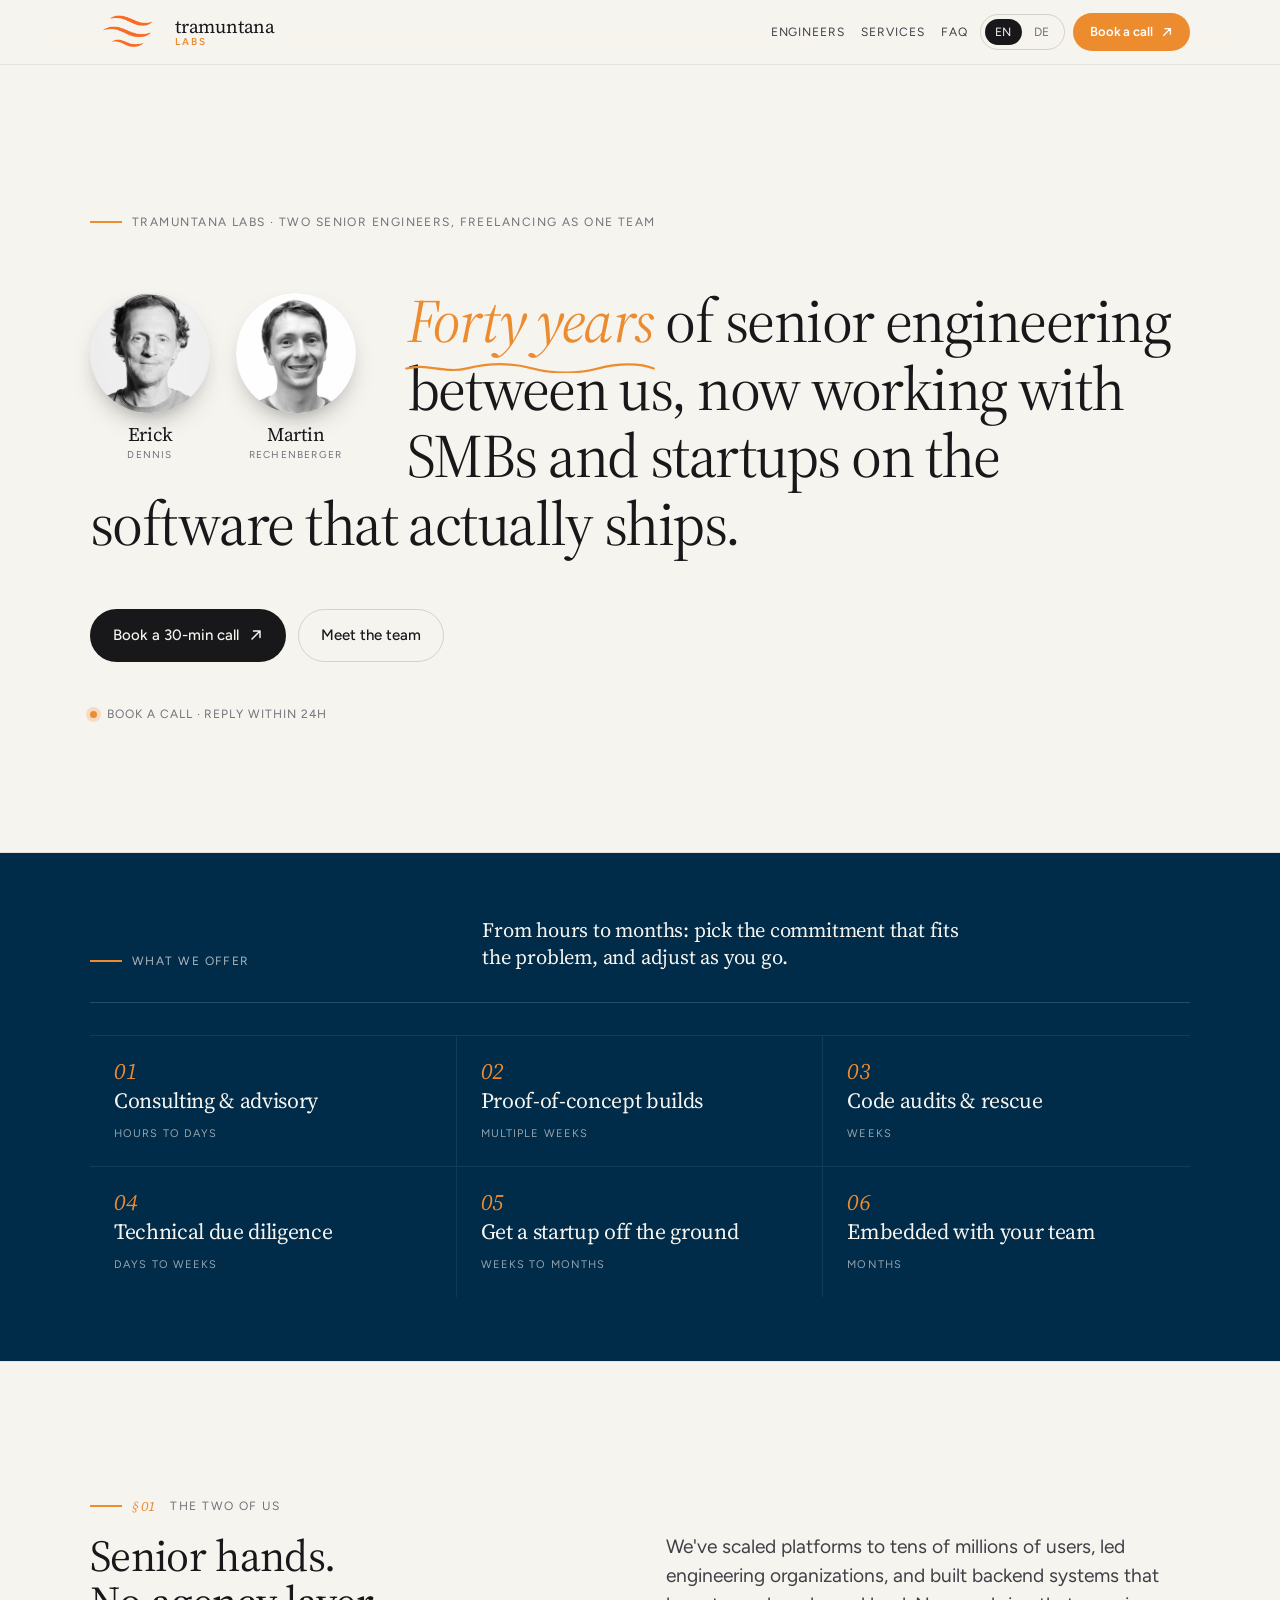
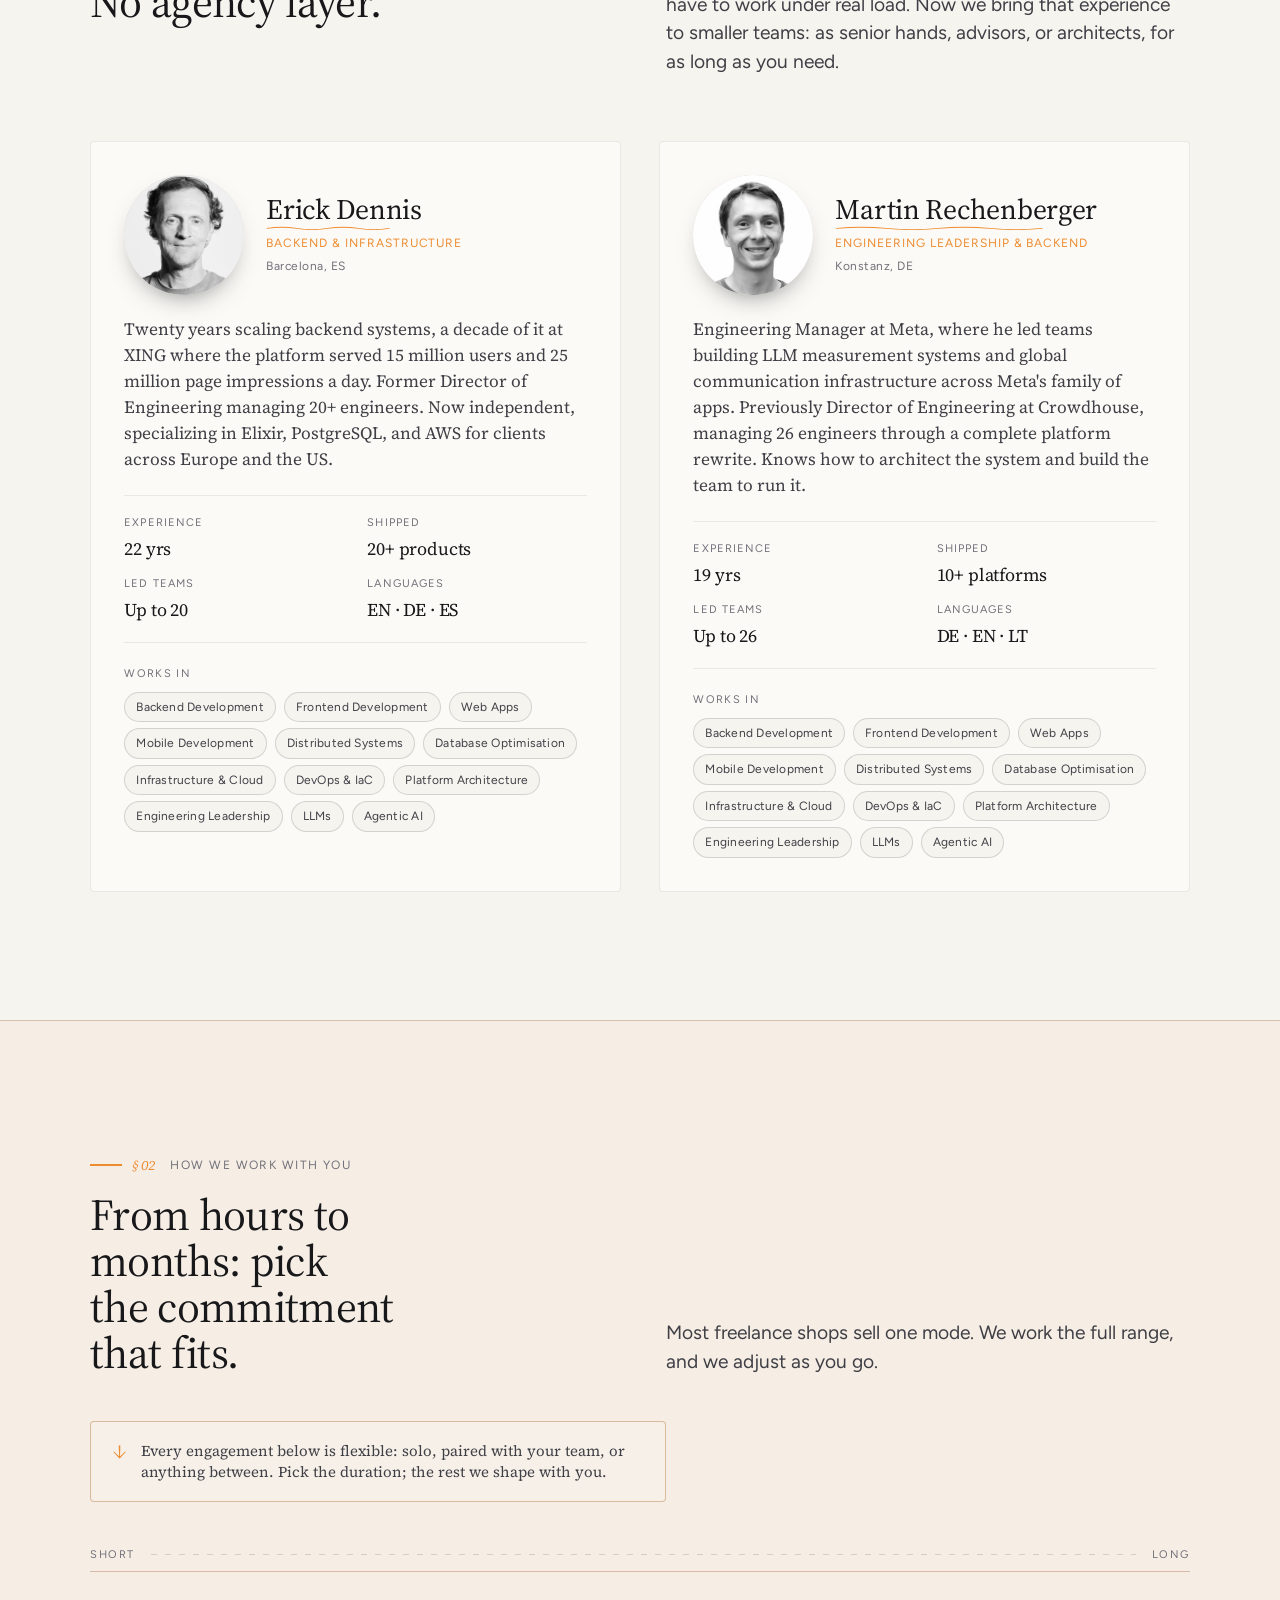
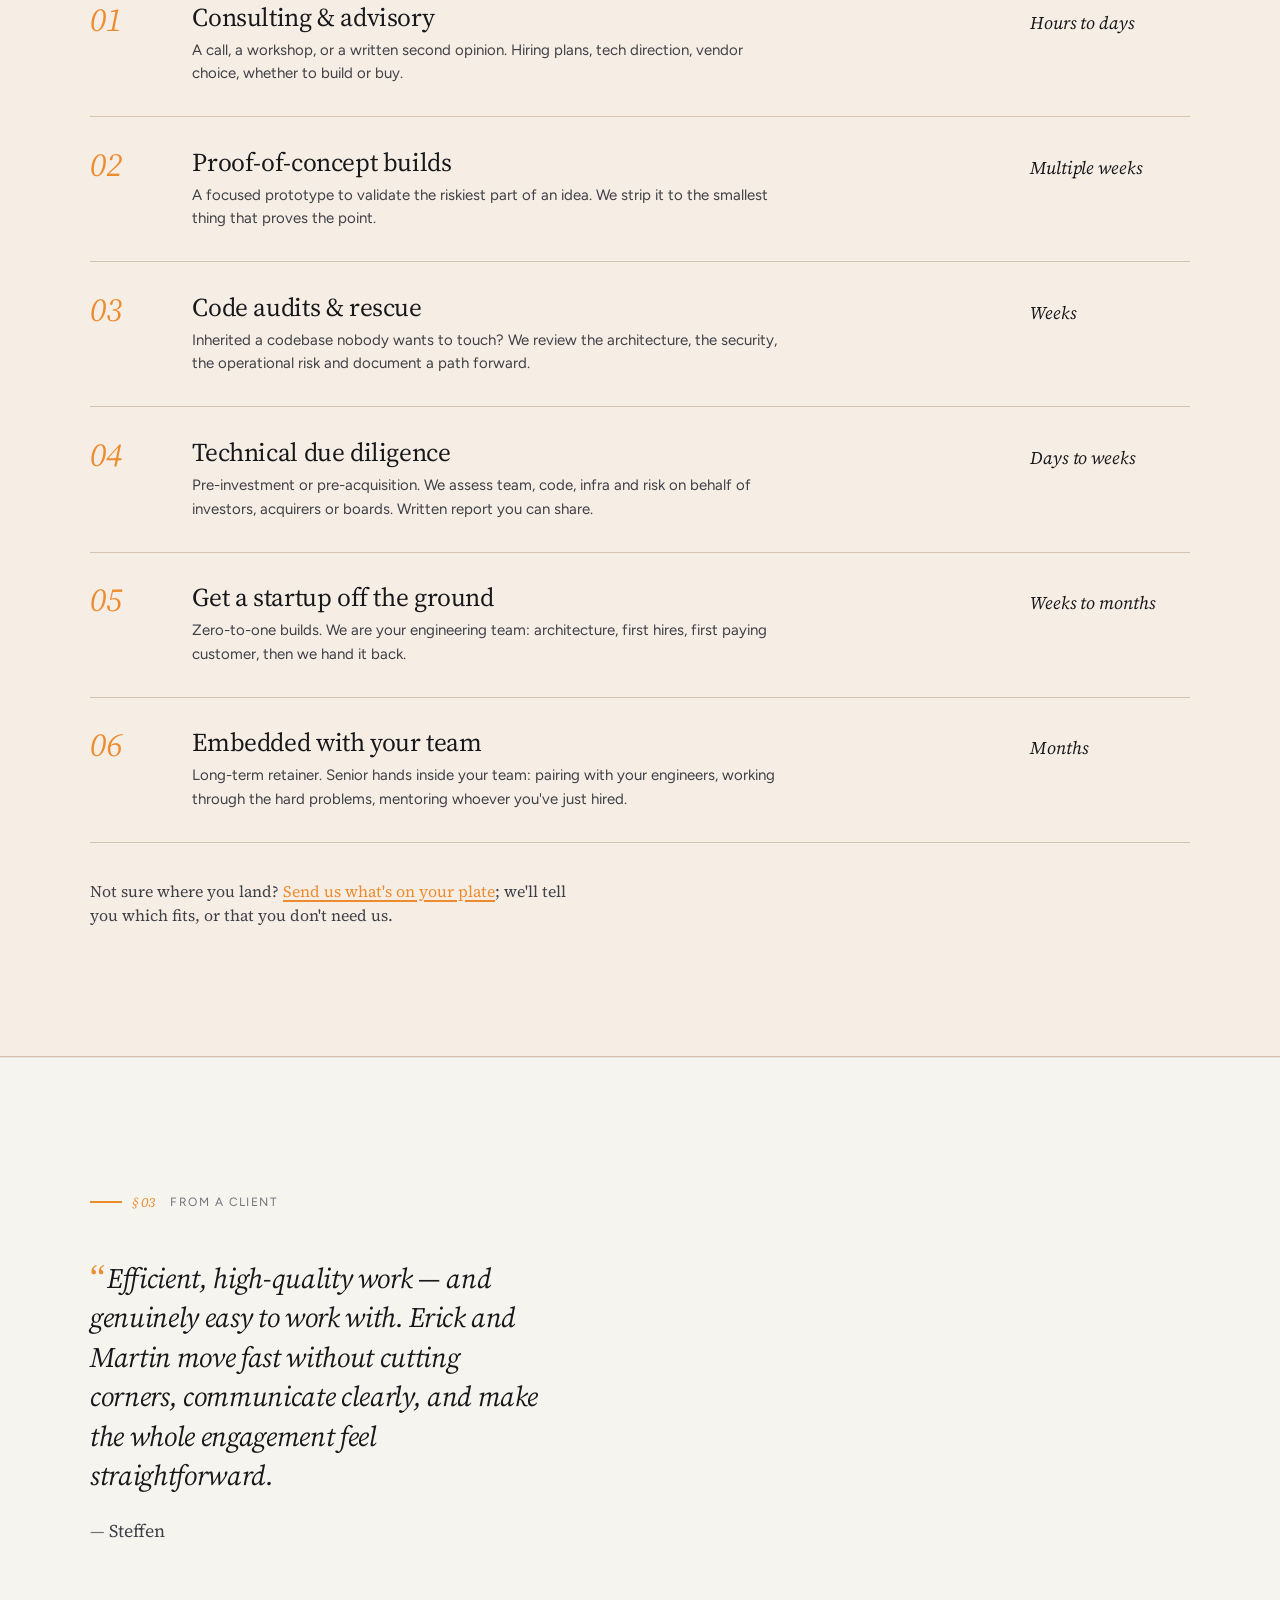
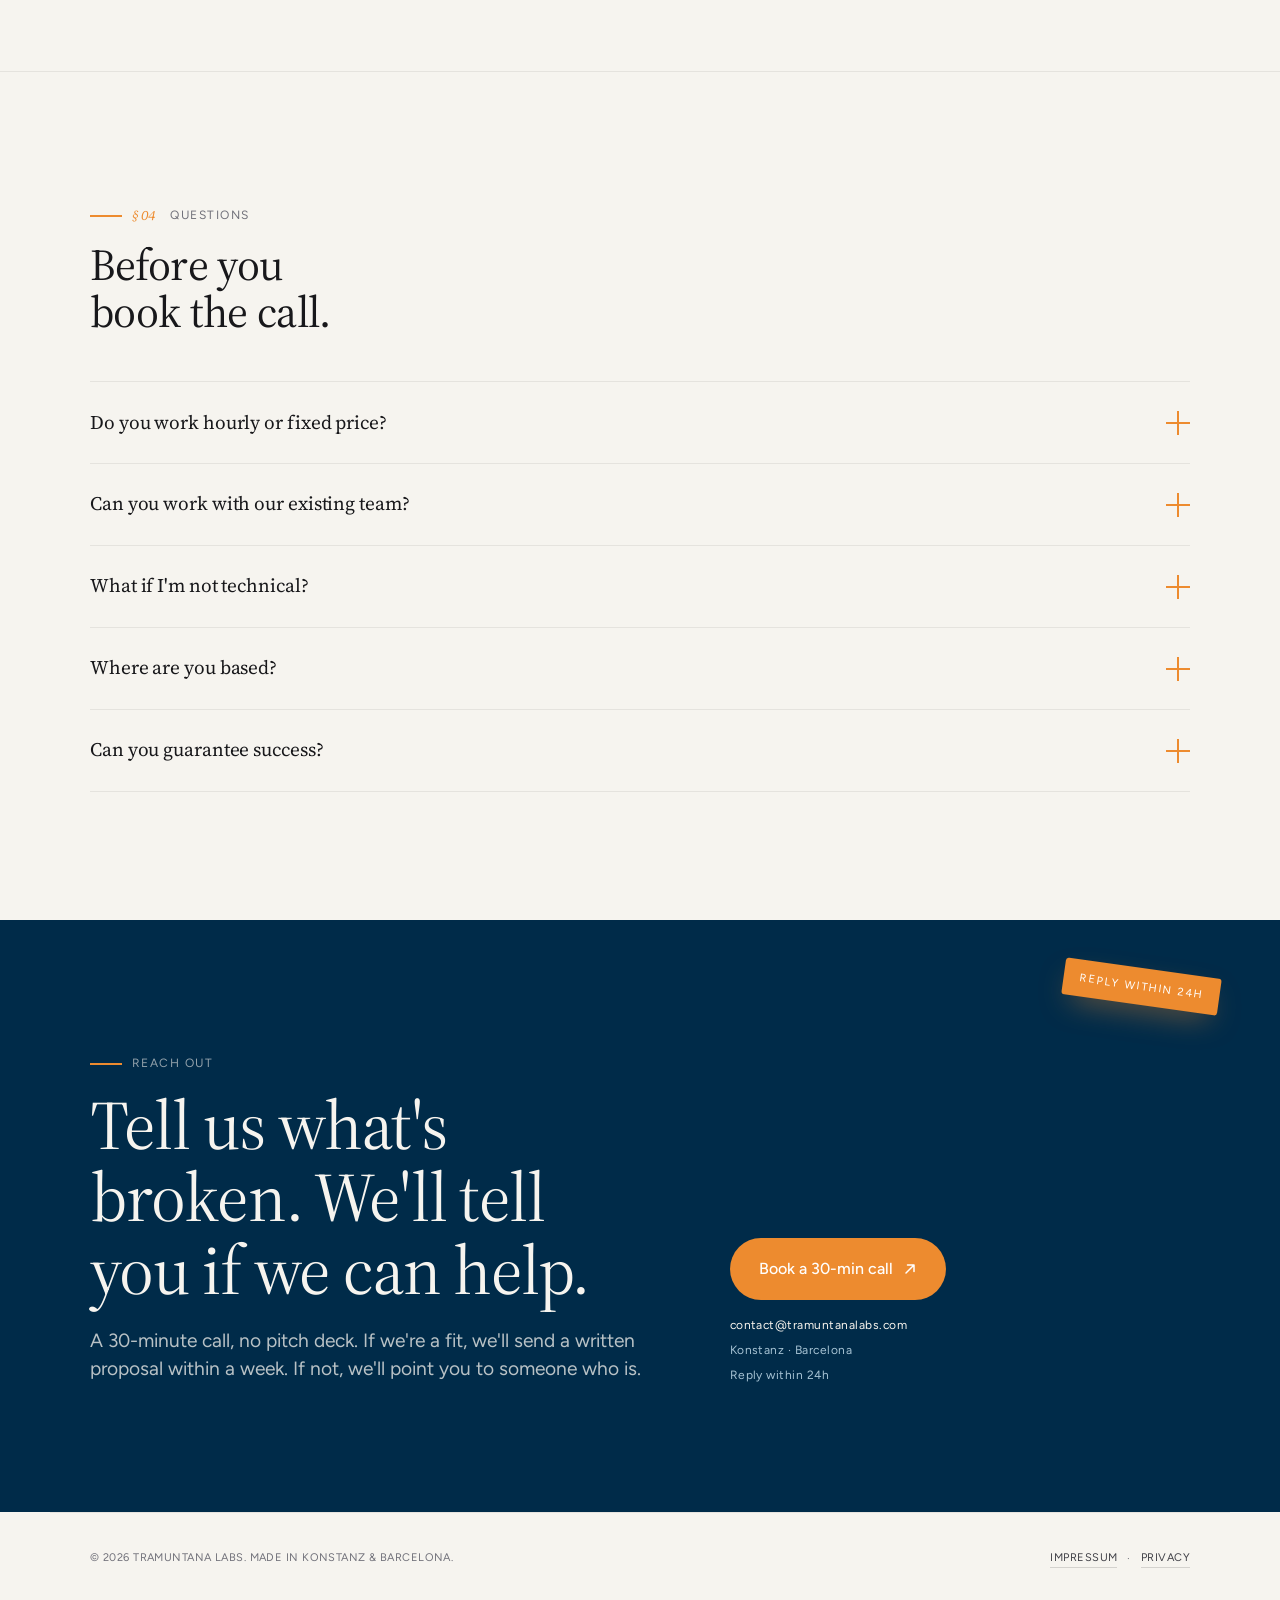
==== commit 485a821e: "Add testimonial" ====
--- a/index.html
+++ b/index.html
@@ -320,10 +320,27 @@
   </div>
 </section>
 
-<section class="section" id="faq">
+<section class="section testimonial" id="testimonial">
   <div class="wrap">
     <div class="eyebrow">
       <span class="sec-num">§ 03</span>
+      <span>From a client</span>
+    </div>
+    <figure class="testimonial-card">
+      <blockquote class="testimonial-quote">
+        <p>Efficient, high-quality work — and genuinely easy to work with. Erick and Martin move fast without cutting corners, communicate clearly, and make the whole engagement feel straightforward.</p>
+      </blockquote>
+      <figcaption class="testimonial-cite">
+        <cite>Steffen</cite>
+      </figcaption>
+    </figure>
+  </div>
+</section>
+
+<section class="section" id="faq">
+  <div class="wrap">
+    <div class="eyebrow">
+      <span class="sec-num">§ 04</span>
       <span>Questions</span>
     </div>
     <h2 style="margin-top:16px;max-width:18ch">Before you book the call.</h2>
--- a/styles.css
+++ b/styles.css
@@ -932,6 +932,51 @@
 .svc-range .svc-range-item { border-bottom-color: color-mix(in oklab, var(--accent) 14%, var(--rule-strong)); }
 
 .eng-deep { border-top: 1px solid var(--rule); }
+
+/* ── Testimonial ─────────────────────────────────────────── */
+.testimonial-card {
+  margin: clamp(28px, 3.6vw, 48px) 0 0;
+  max-width: 46ch;
+}
+.testimonial-quote {
+  margin: 0;
+  padding: 0;
+}
+.testimonial-quote p {
+  margin: 0;
+  font-family: var(--font-serif);
+  font-style: italic;
+  font-size: clamp(24px, 2.2vw, 34px);
+  line-height: 1.4;
+  letter-spacing: -.012em;
+  color: var(--ink);
+  hanging-punctuation: first allow-end;
+}
+.testimonial-quote p::before {
+  content: "\201C";
+  color: var(--accent);
+  font-style: normal;
+  font-size: 1.35em;
+  line-height: 0;
+  vertical-align: -0.12em;
+  margin-right: .06em;
+}
+.testimonial-cite {
+  margin: clamp(18px, 2.2vw, 24px) 0 0;
+  padding: 0;
+  font-family: var(--font-serif);
+  font-size: clamp(17px, 1.4vw, 20px);
+  line-height: 1.3;
+  color: var(--ink-2);
+}
+.testimonial-cite cite {
+  font-style: normal;
+}
+.testimonial-cite cite::before {
+  content: "\2014\00a0";
+  color: var(--ink-3);
+}
+
 .section#faq { border-top: 1px solid var(--rule); }
 
 /* ── Dark slab tokens (Mediterranean default) ─────────── */
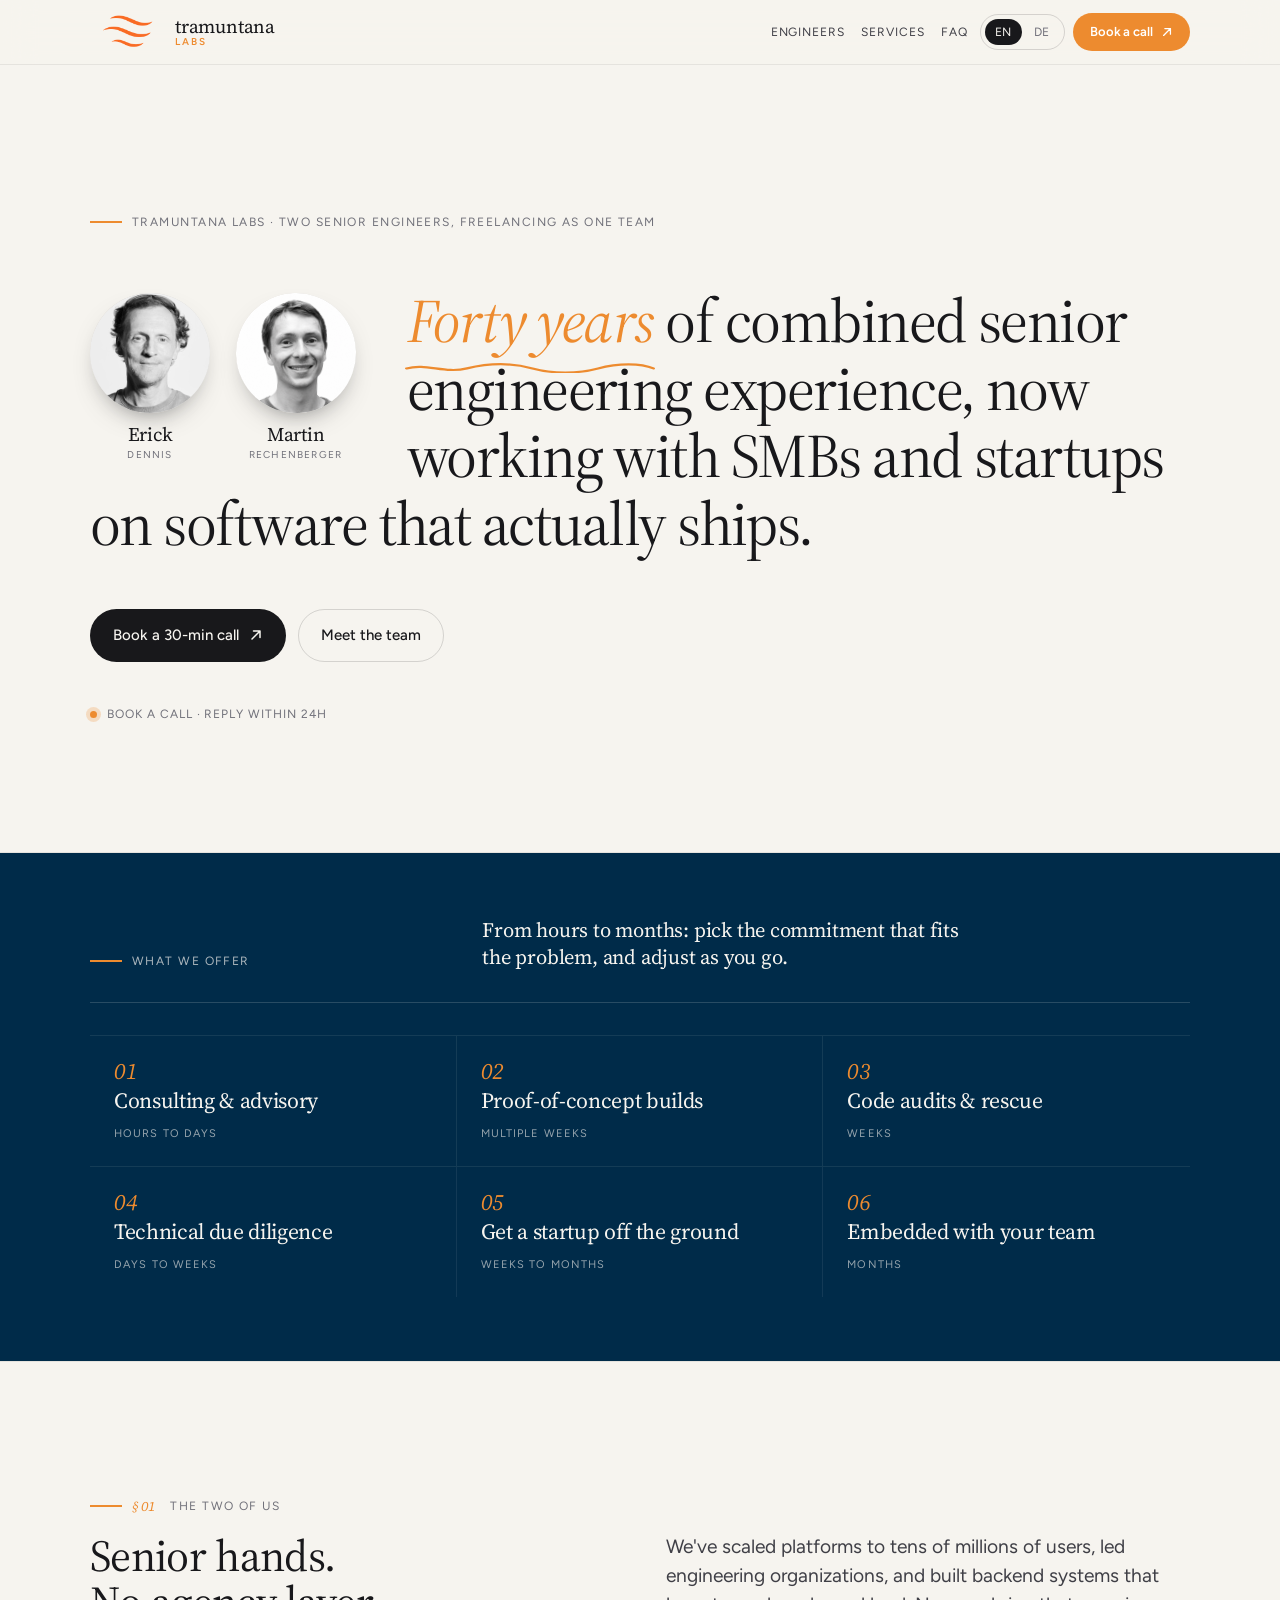
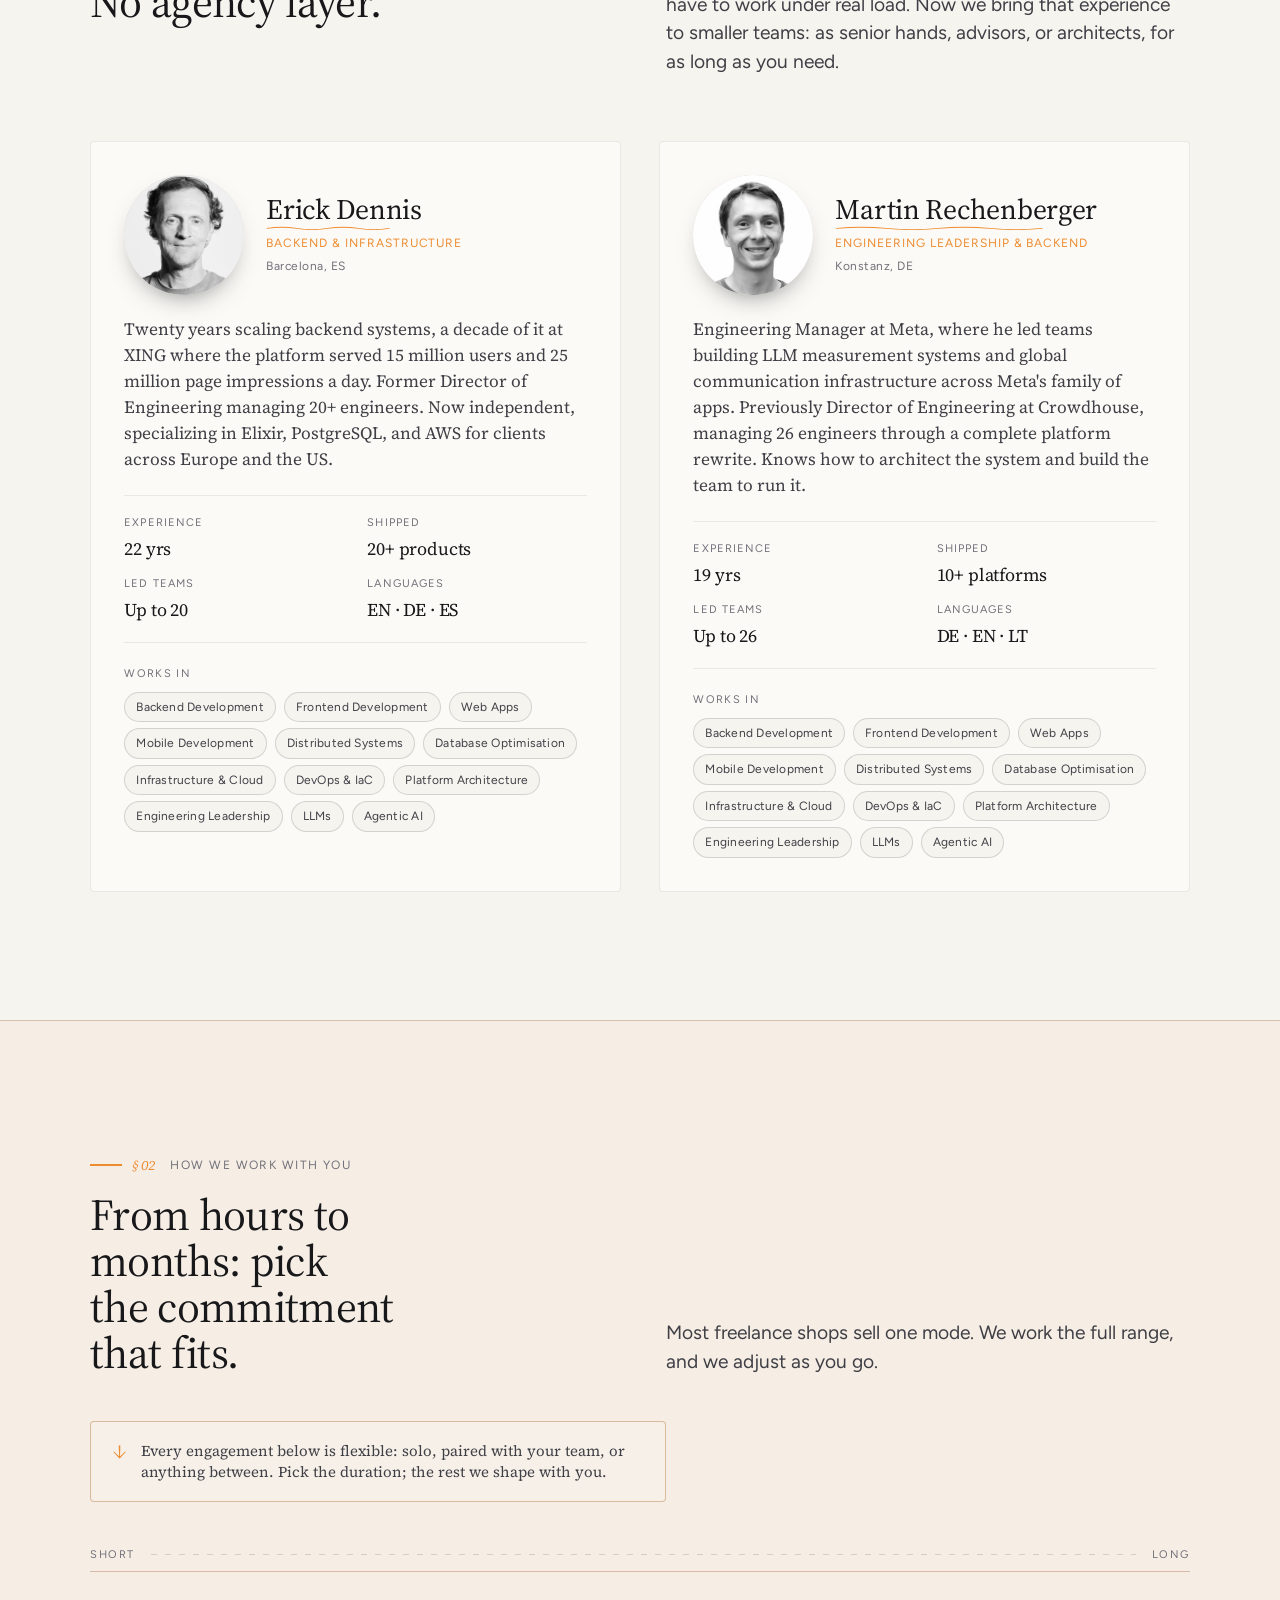
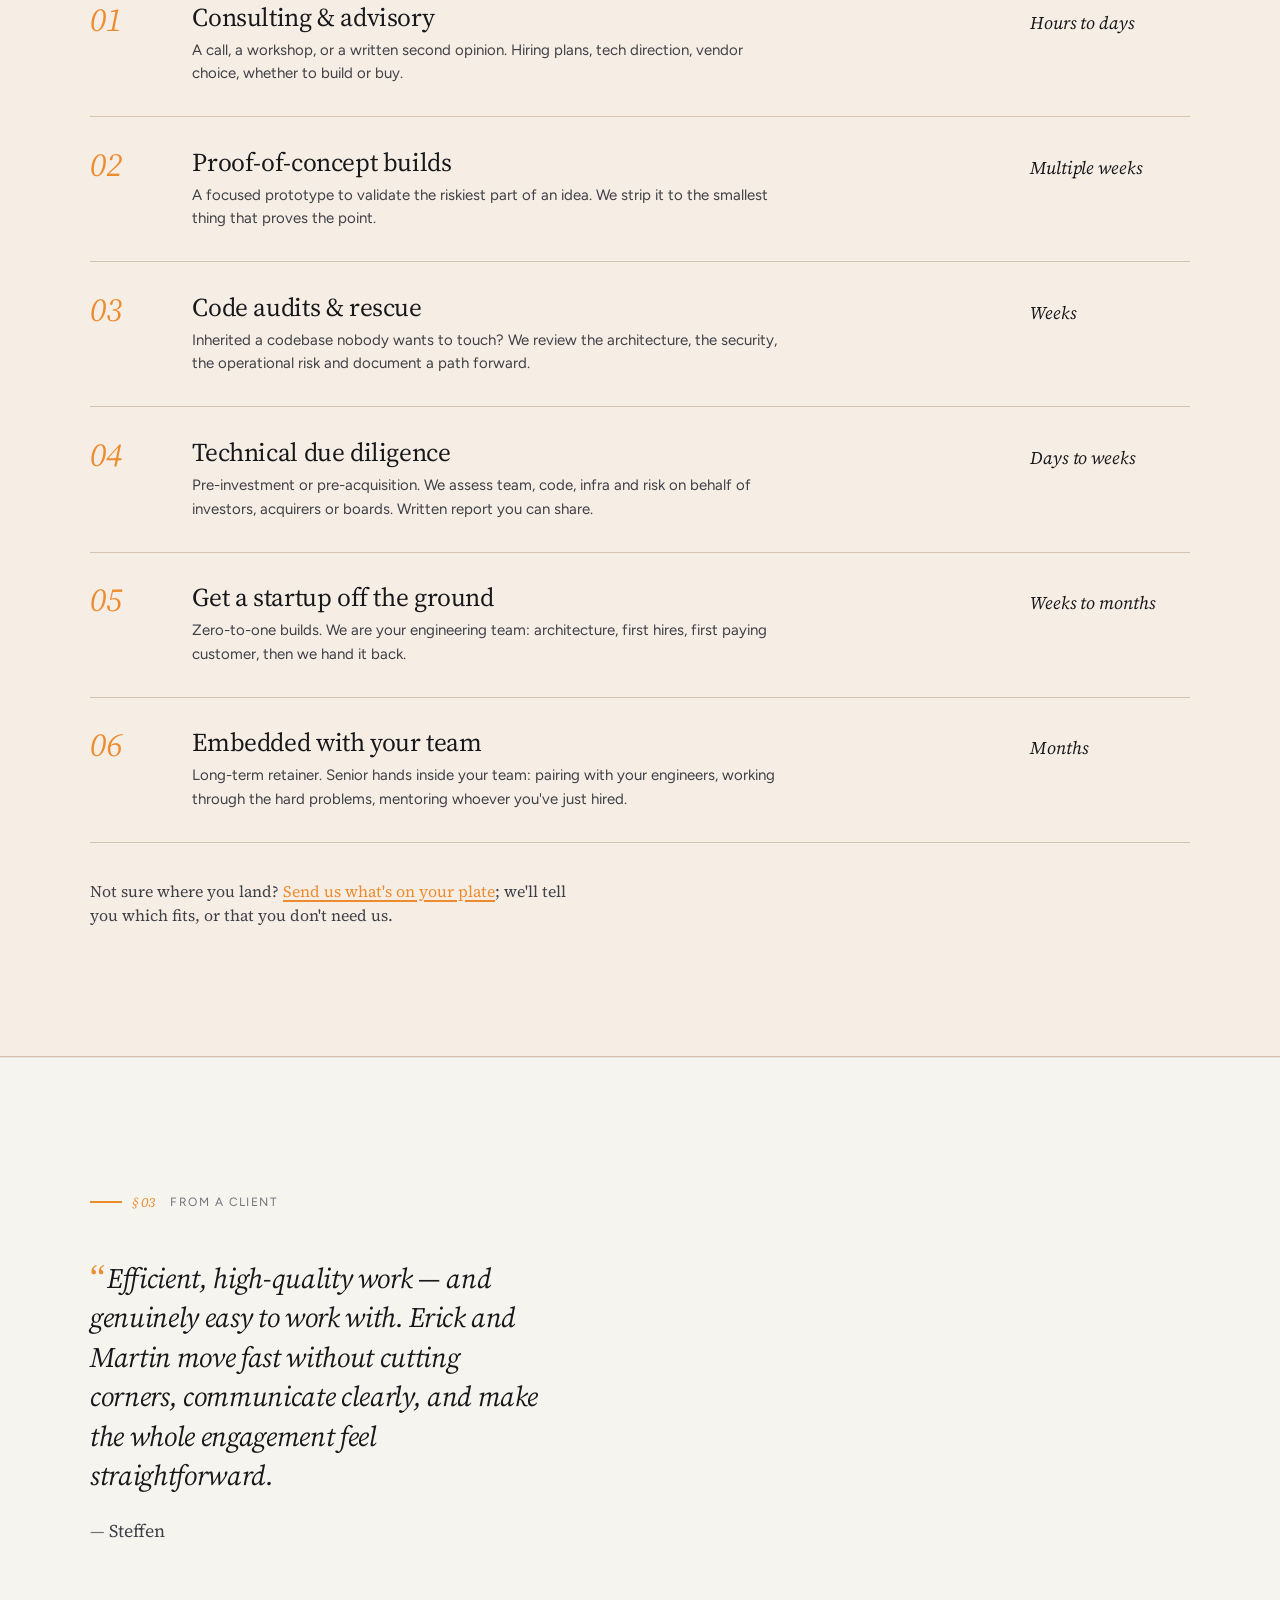
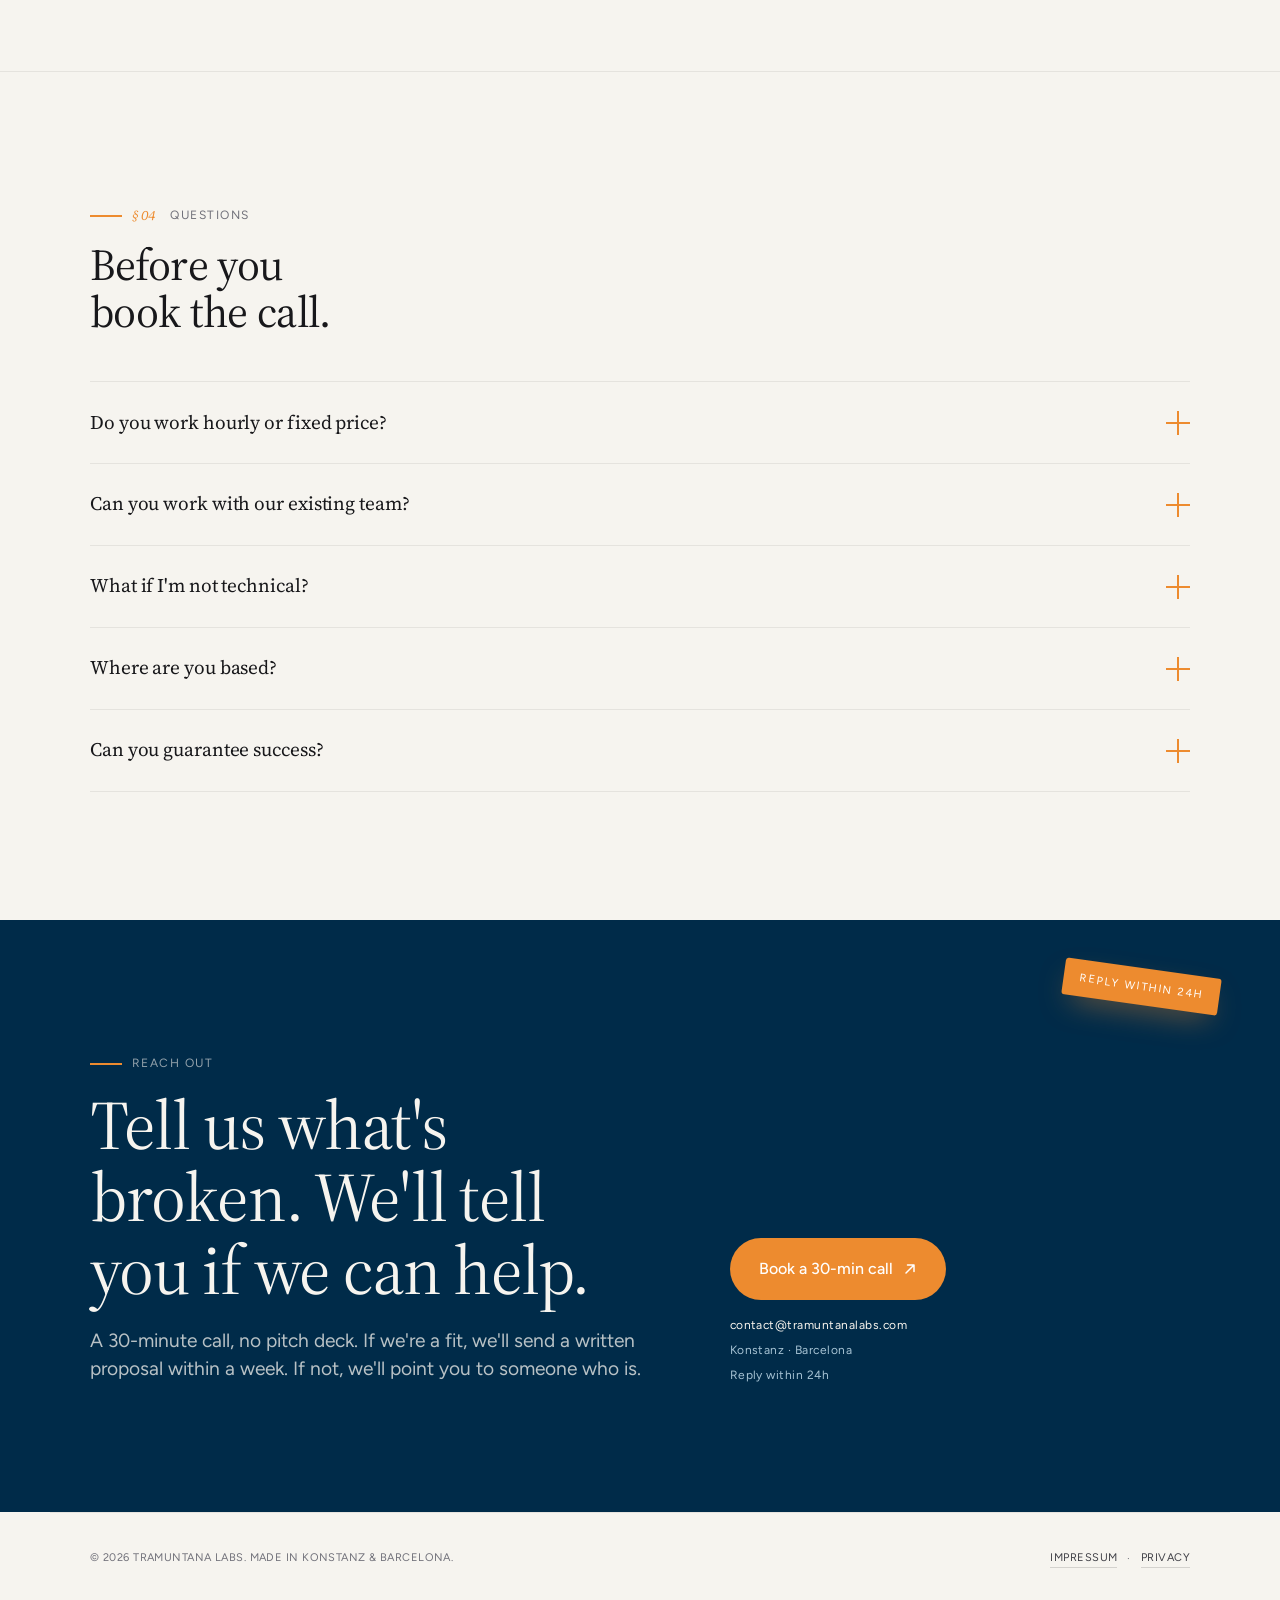
==== commit 6b73b37c: "English copy" ====
--- a/index.html
+++ b/index.html
@@ -86,7 +86,7 @@
         </figure>
       </div>
       <h1 class="hero-e-display">
-        <span class="accent-scribble">Forty years</span><span> of senior engineering between us, now working with SMBs and startups on the software that actually ships.</span>
+        <span class="accent-scribble">Forty years</span><span> of combined senior engineering experience, now working with SMBs and startups on software that actually ships.</span>
       </h1>
       <div class="hero-e-actions">
         <a class="btn btn-primary" href="https://calendar.proton.me/bookings#Kh6A4mLSkcbogW-XjE4umm7sPW2R3TcdPqa_r0yPIsw=" target="_blank" rel="noopener">
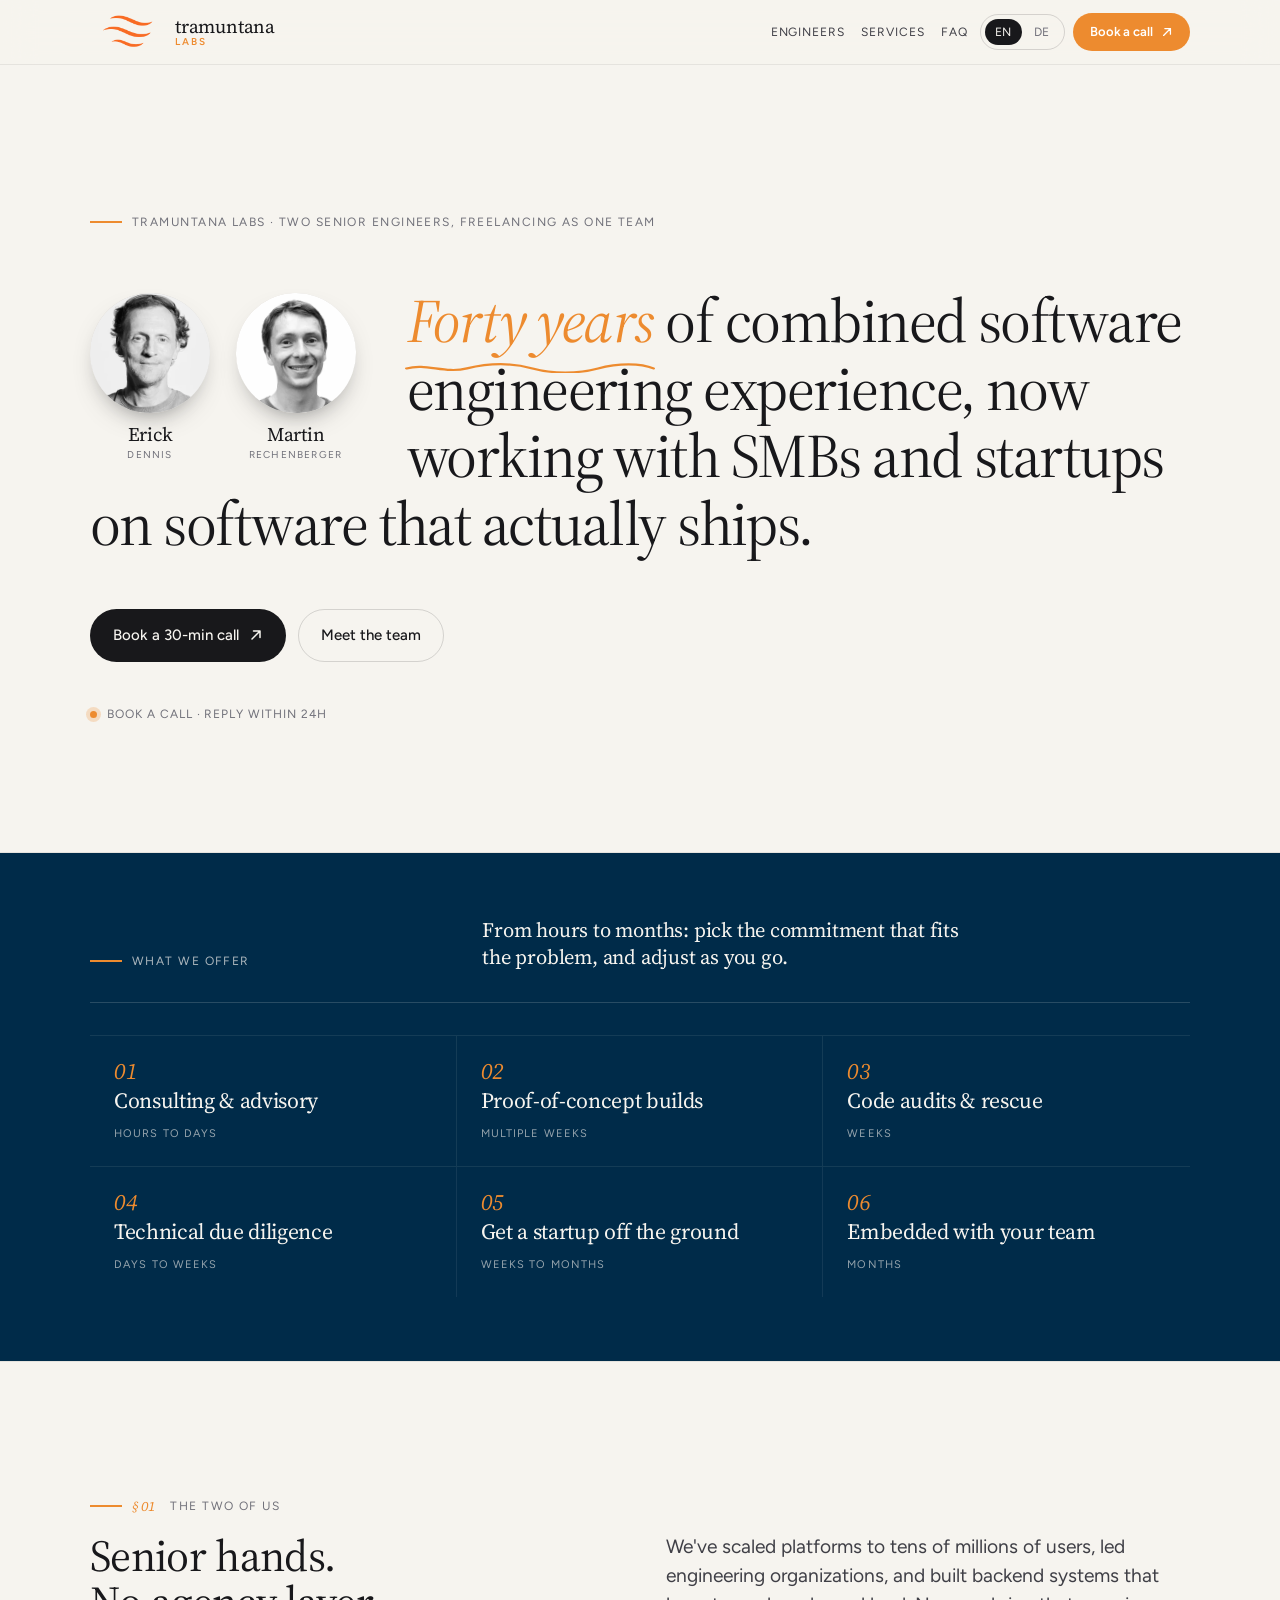
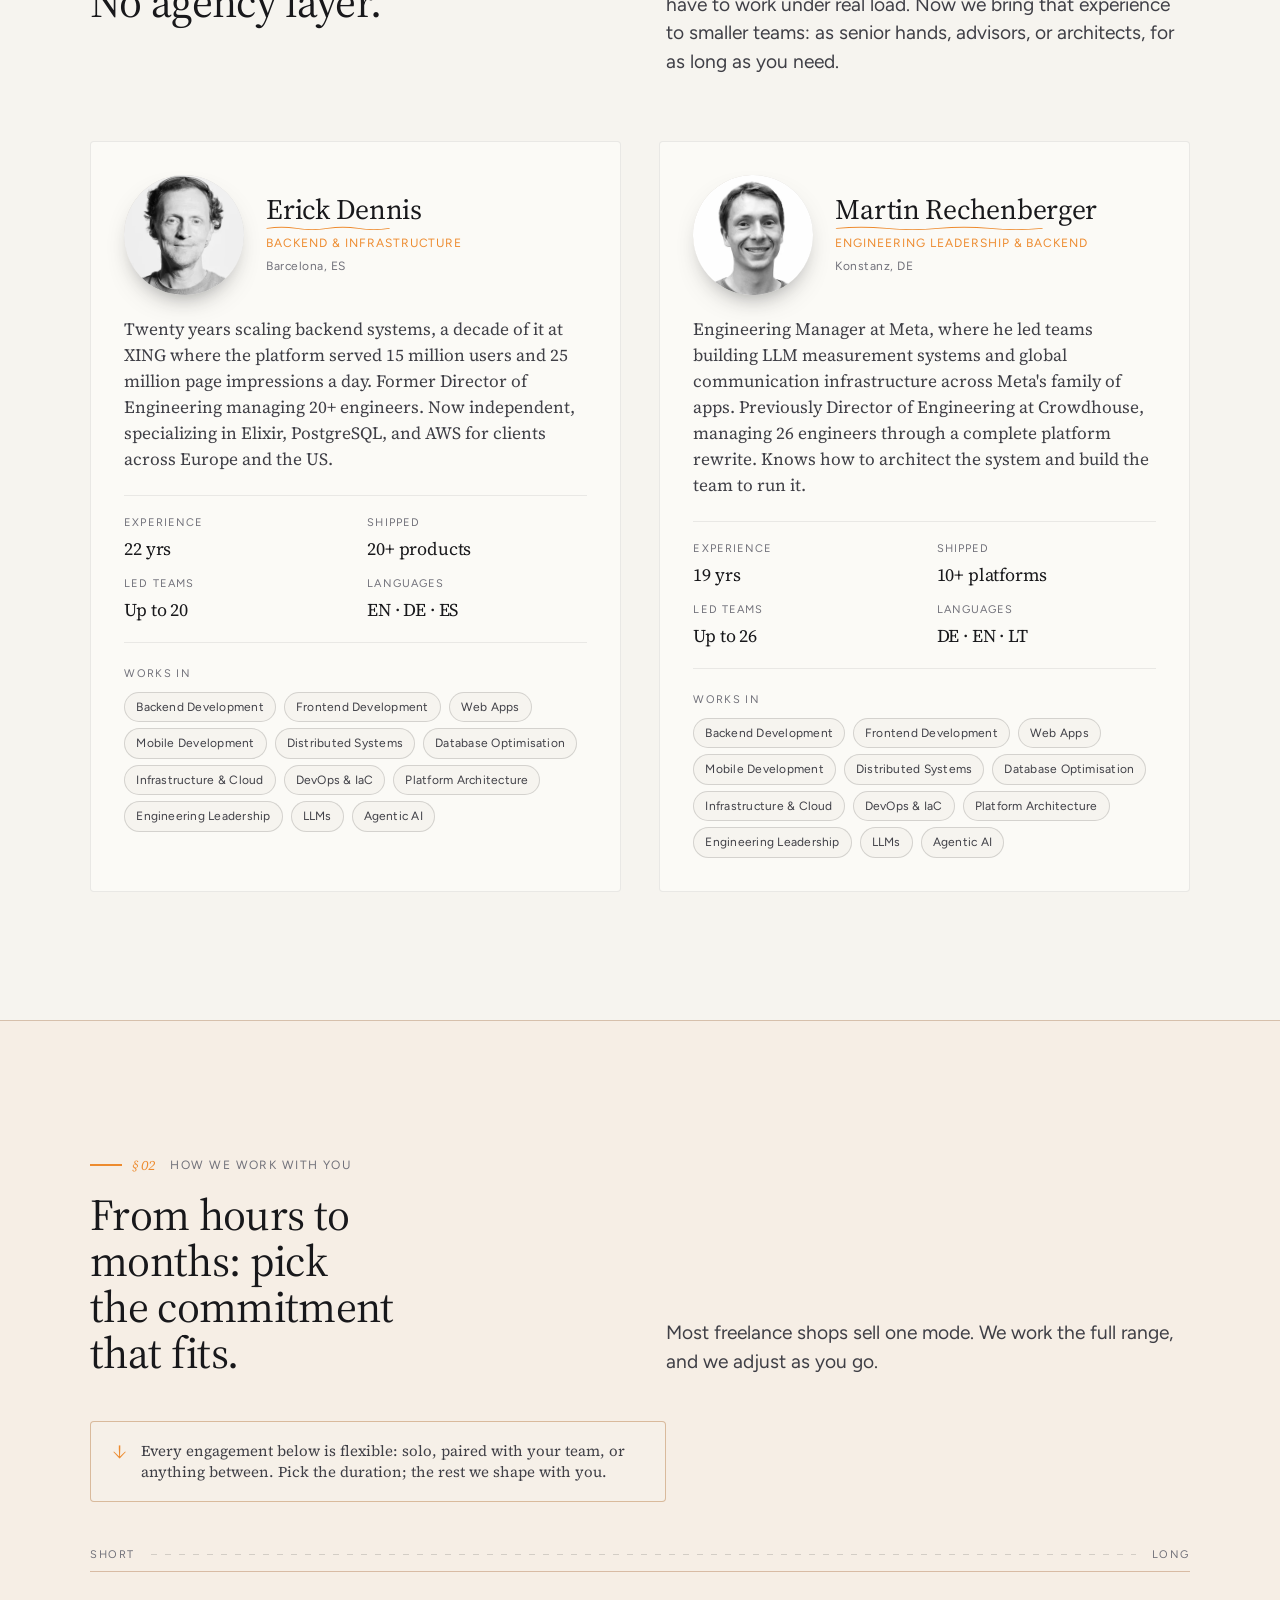
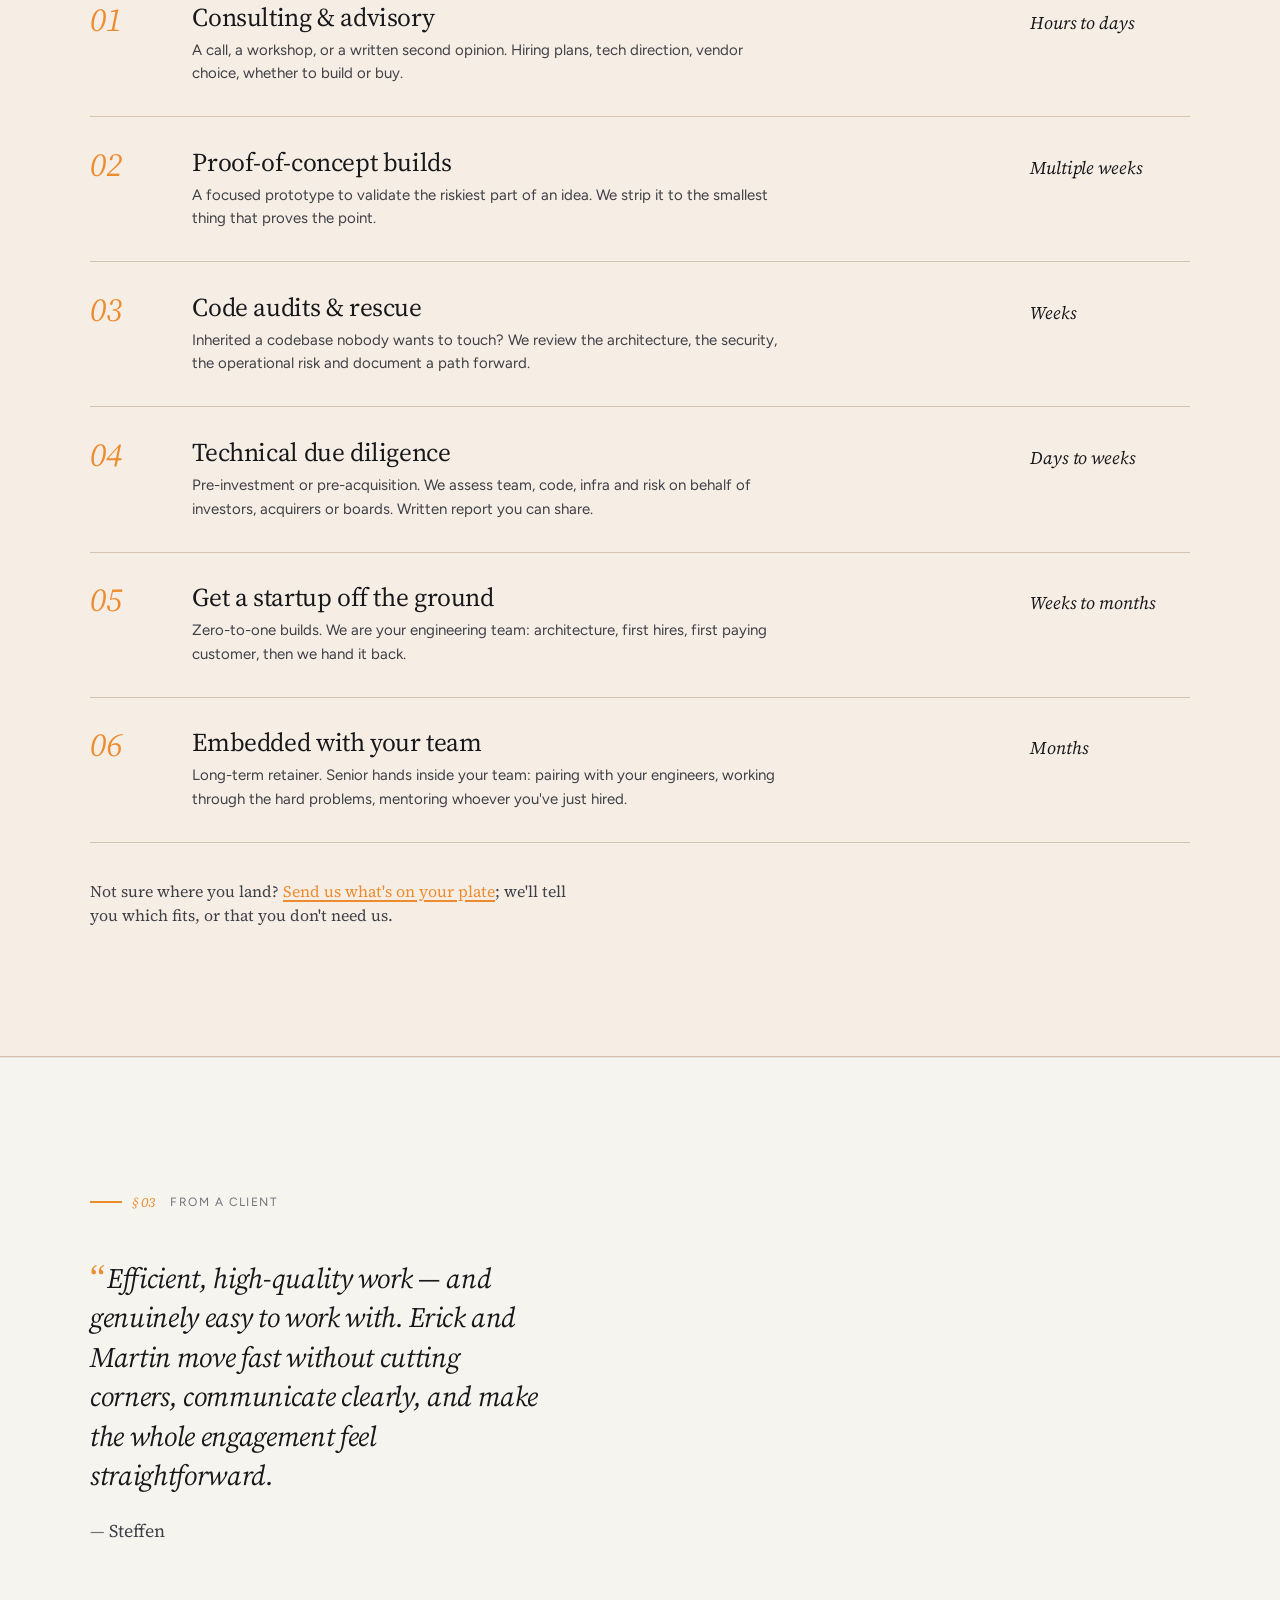
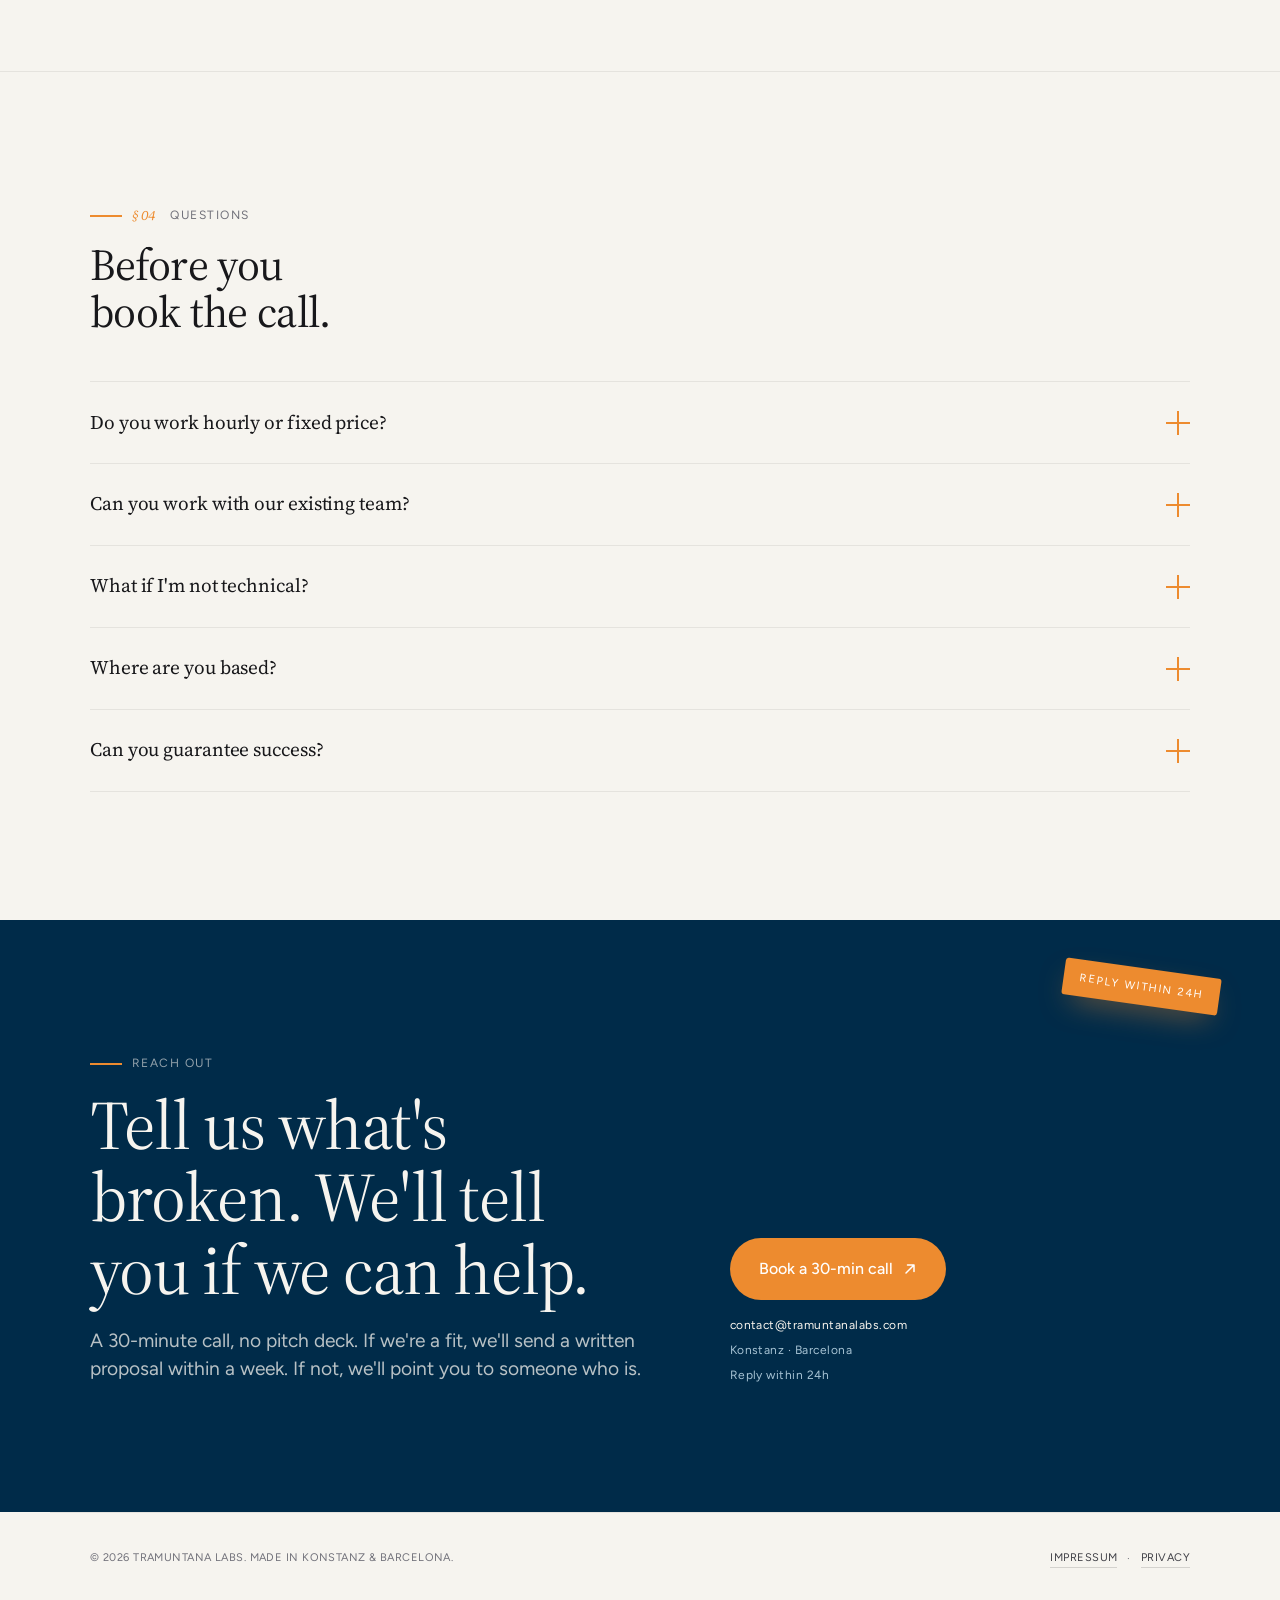
==== commit ab08daf6: "SEO: canonical tags, keyword-optimised meta, WebP images - Add canonical link to all 4 pages - Updat" ====
--- a/index.html
+++ b/index.html
@@ -3,11 +3,12 @@
 <head>
   <meta charset="UTF-8" />
   <meta name="viewport" content="width=device-width, initial-scale=1.0" />
-  <title>Tramuntana Labs — Erick &amp; Martin, senior engineers for SMBs and startups</title>
-  <meta name="description" content="Two senior engineers. From a focused audit to a long-term retainer, solo or alongside your team." />
+  <title>Software Engineering Consulting for Startups &amp; SMBs | Tramuntana Labs</title>
+  <meta name="description" content="Two senior software engineers for hire. Code audits, startup builds, technical due diligence, and long-term retainers. Remote, Europe &amp; North America." />
   <link rel="alternate" hreflang="en" href="https://tramuntanalabs.com/" />
   <link rel="alternate" hreflang="de" href="https://tramuntanalabs.com/de/" />
   <link rel="alternate" hreflang="x-default" href="https://tramuntanalabs.com/" />
+  <link rel="canonical" href="https://tramuntanalabs.com/" />
   <link rel="icon" href="favicon.ico" sizes="any" />
   <link rel="icon" type="image/png" sizes="32x32" href="favicon-32x32.png" />
   <link rel="icon" type="image/png" sizes="16x16" href="favicon-16x16.png" />
@@ -24,7 +25,10 @@
   <div class="wrap nav-inner">
     <a href="/" class="brand">
       <span class="brand-mark" aria-hidden="true">
-        <img src="logo.png" alt="" class="brand-logo" />
+        <picture>
+          <source srcset="logo.webp" type="image/webp">
+          <img src="logo.png" alt="" class="brand-logo" />
+        </picture>
       </span>
       <span class="brand-wordmark">
         <span class="brand-name">tramuntana</span>
@@ -66,7 +70,10 @@
           <span class="pl-avatar" style="width:120px;height:120px;transform:rotate(3deg)" aria-label="Erick Dennis" title="Erick Dennis">
             <span class="pl-avatar-stripes" aria-hidden="true"></span>
             <span class="pl-avatar-initials" aria-hidden="true">ED</span>
-            <img class="pl-avatar-photo pl-avatar-photo--bw" src="erick-dennis-profile.jpeg" alt="Erick Dennis" />
+            <picture>
+              <source srcset="erick-dennis-profile.webp" type="image/webp">
+              <img class="pl-avatar-photo pl-avatar-photo--bw" src="erick-dennis-profile.jpeg" alt="Erick Dennis" />
+            </picture>
           </span>
           <figcaption class="hero-e-person-name">
             <span class="hero-e-person-first">Erick</span>
@@ -77,7 +84,10 @@
           <span class="pl-avatar" style="width:120px;height:120px;transform:rotate(-3deg)" aria-label="Martin Rechenberger" title="Martin Rechenberger">
             <span class="pl-avatar-stripes" aria-hidden="true"></span>
             <span class="pl-avatar-initials" aria-hidden="true">MR</span>
-            <img class="pl-avatar-photo" src="martin-rechenberger.256x256.png" alt="Martin Rechenberger" />
+            <picture>
+              <source srcset="martin-rechenberger.256x256.webp" type="image/webp">
+              <img class="pl-avatar-photo" src="martin-rechenberger.256x256.png" alt="Martin Rechenberger" />
+            </picture>
           </span>
           <figcaption class="hero-e-person-name">
             <span class="hero-e-person-first">Martin</span>
@@ -86,7 +96,7 @@
         </figure>
       </div>
       <h1 class="hero-e-display">
-        <span class="accent-scribble">Forty years</span><span> of combined senior engineering experience, now working with SMBs and startups on software that actually ships.</span>
+        <span class="accent-scribble">Forty years</span><span> of combined software engineering experience, now working with SMBs and startups on software that actually ships.</span>
       </h1>
       <div class="hero-e-actions">
         <a class="btn btn-primary" href="https://calendar.proton.me/bookings#Kh6A4mLSkcbogW-XjE4umm7sPW2R3TcdPqa_r0yPIsw=" target="_blank" rel="noopener">
@@ -162,7 +172,10 @@
           <span class="pl-avatar" style="width:120px;height:120px;transform:rotate(2deg)" aria-label="Erick Dennis" title="Erick Dennis">
             <span class="pl-avatar-stripes" aria-hidden="true"></span>
             <span class="pl-avatar-initials" aria-hidden="true">ED</span>
-            <img class="pl-avatar-photo pl-avatar-photo--bw" src="erick-dennis-profile.jpeg" alt="Erick Dennis" />
+            <picture>
+              <source srcset="erick-dennis-profile.webp" type="image/webp">
+              <img class="pl-avatar-photo pl-avatar-photo--bw" src="erick-dennis-profile.jpeg" alt="Erick Dennis" />
+            </picture>
           </span>
           <div class="eng-deep-id">
             <h3>Erick Dennis</h3>
@@ -199,7 +212,10 @@
           <span class="pl-avatar" style="width:120px;height:120px;transform:rotate(-2deg)" aria-label="Martin Rechenberger" title="Martin Rechenberger">
             <span class="pl-avatar-stripes" aria-hidden="true"></span>
             <span class="pl-avatar-initials" aria-hidden="true">MR</span>
-            <img class="pl-avatar-photo" src="martin-rechenberger.256x256.png" alt="Martin Rechenberger" />
+            <picture>
+              <source srcset="martin-rechenberger.256x256.webp" type="image/webp">
+              <img class="pl-avatar-photo" src="martin-rechenberger.256x256.png" alt="Martin Rechenberger" />
+            </picture>
           </span>
           <div class="eng-deep-id">
             <h3>Martin Rechenberger</h3>
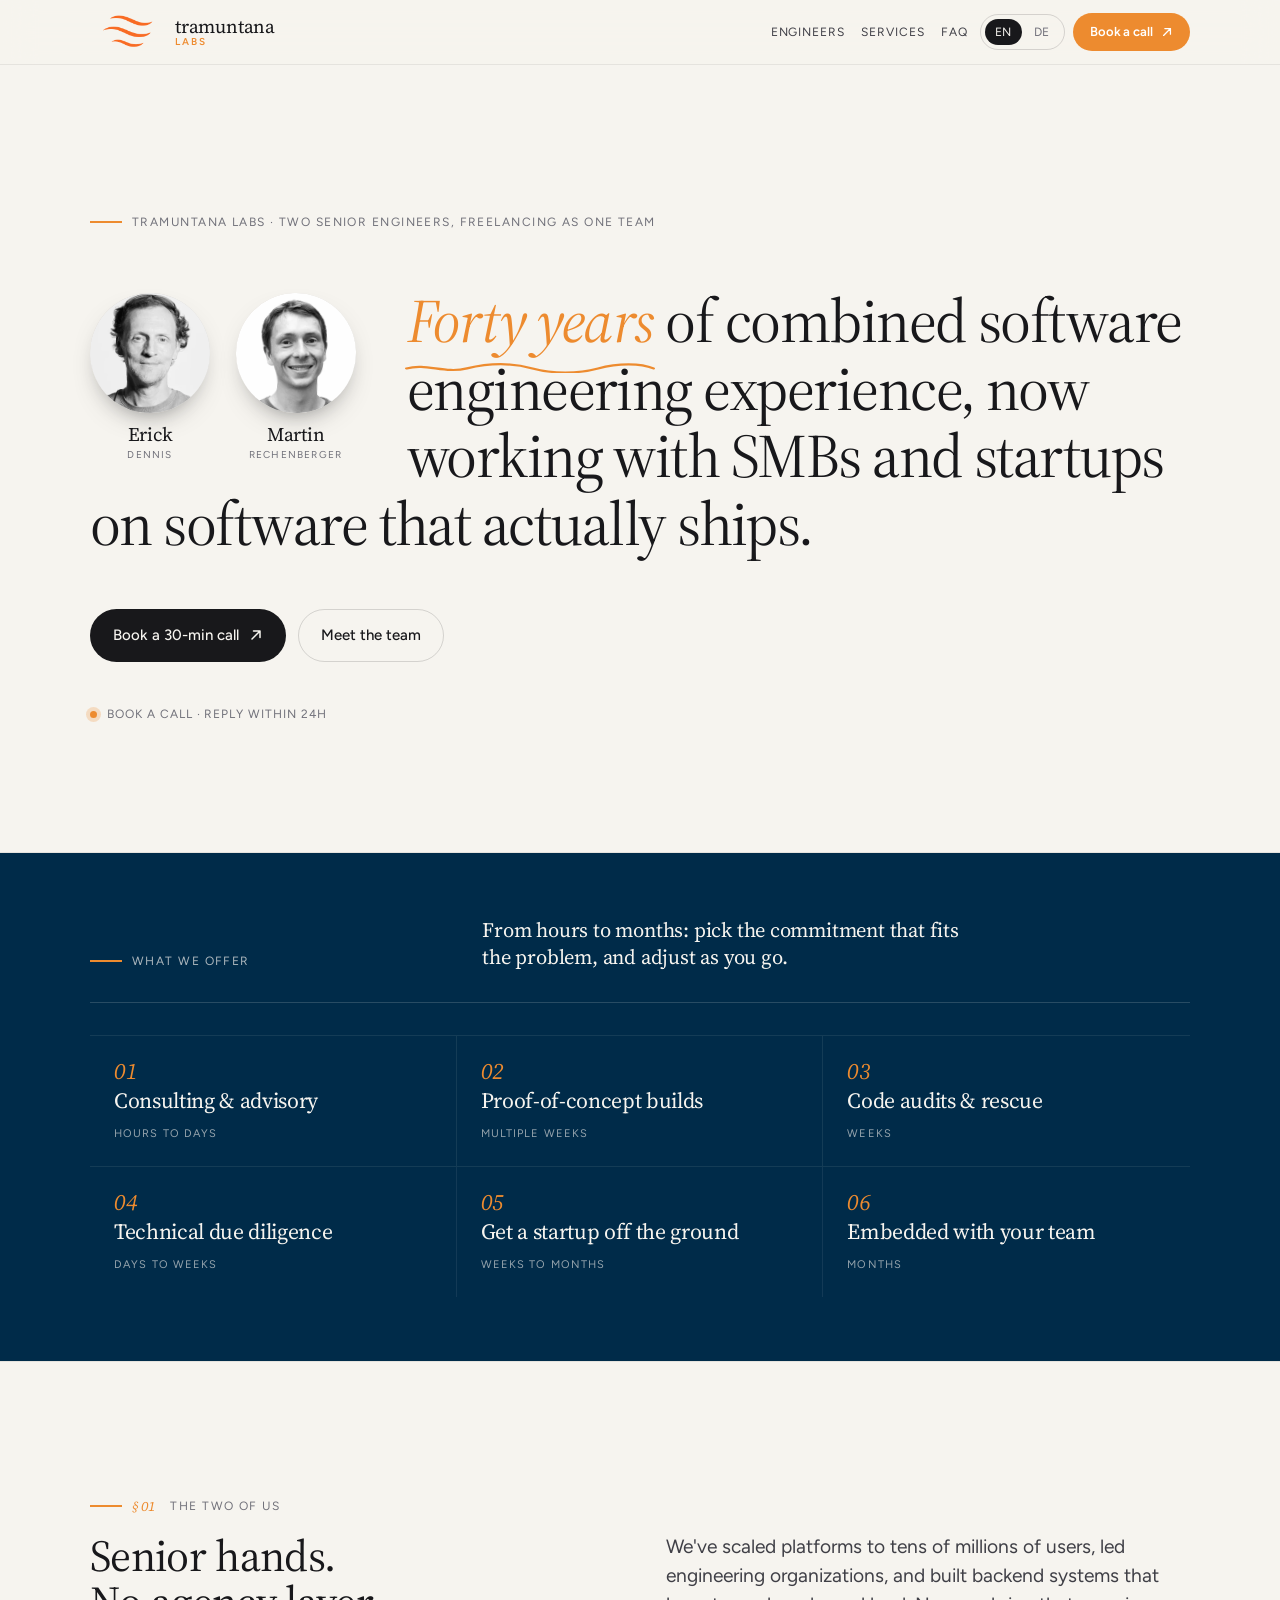
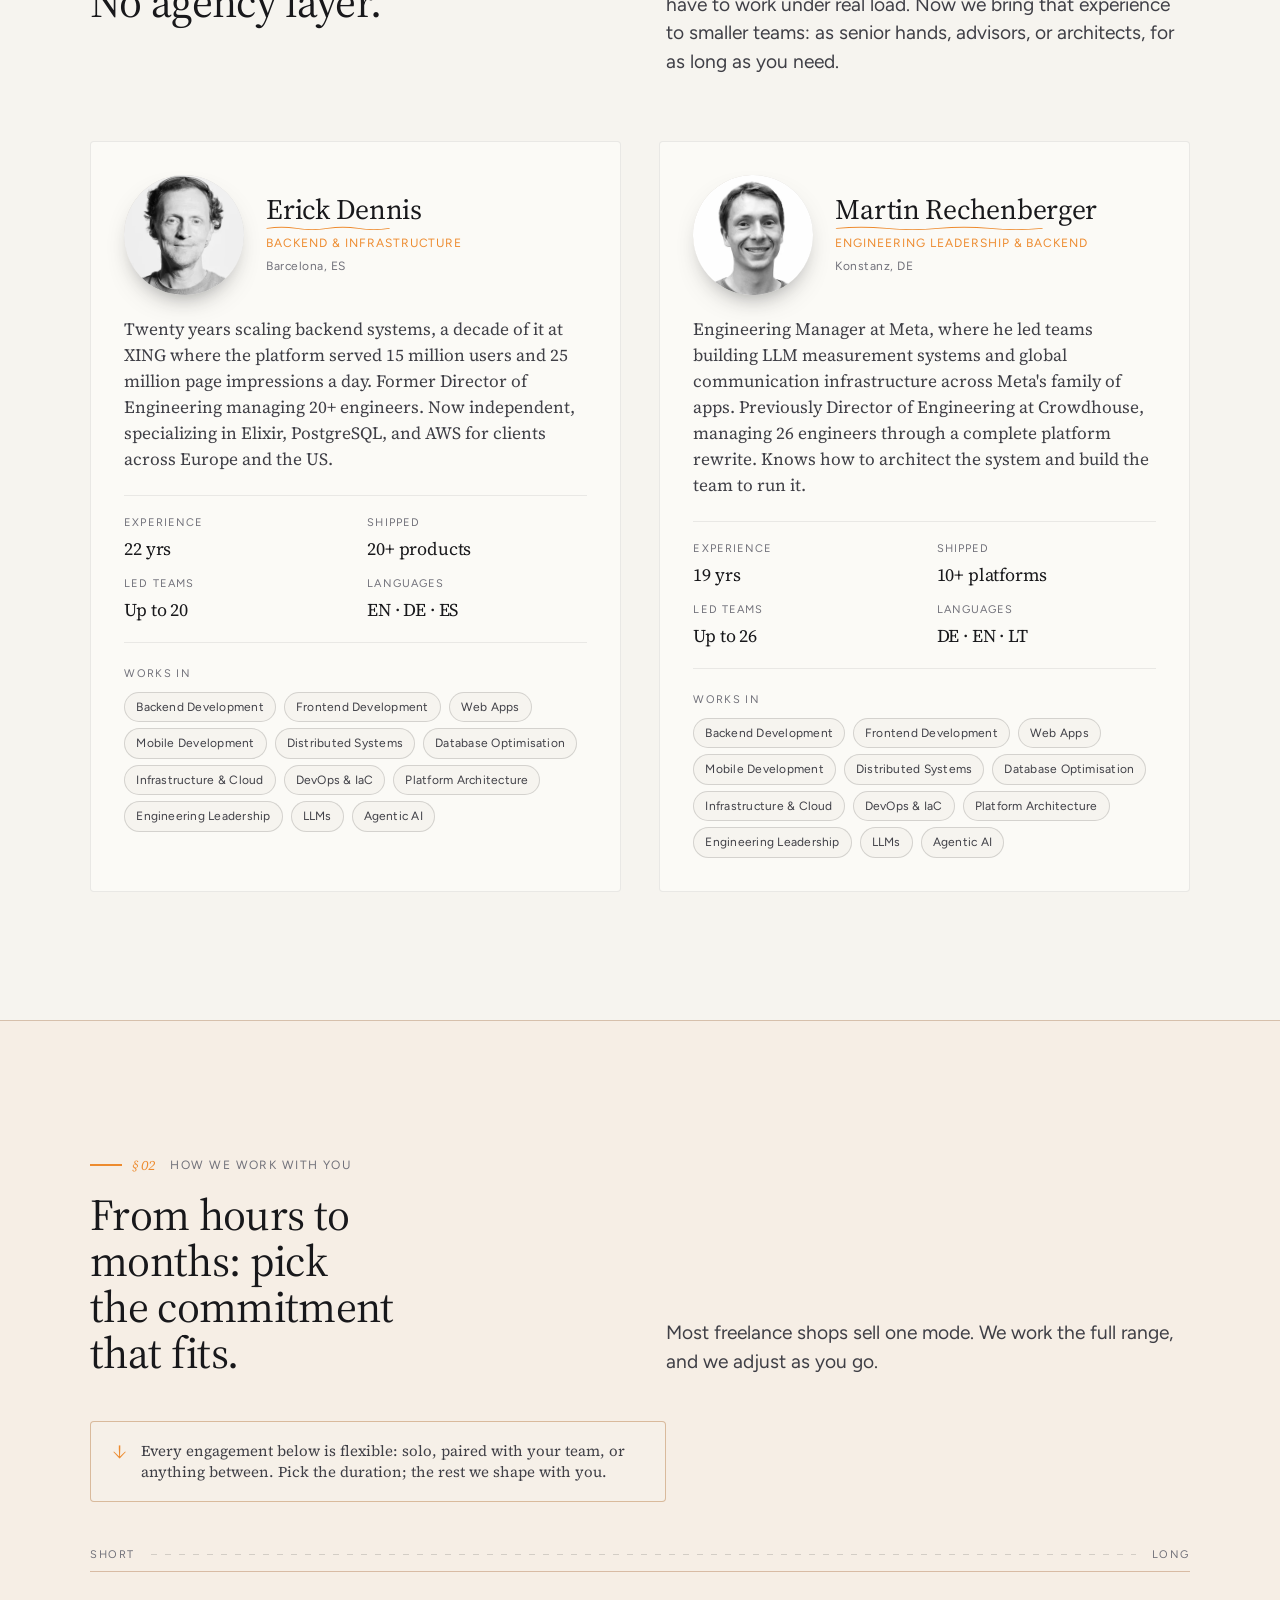
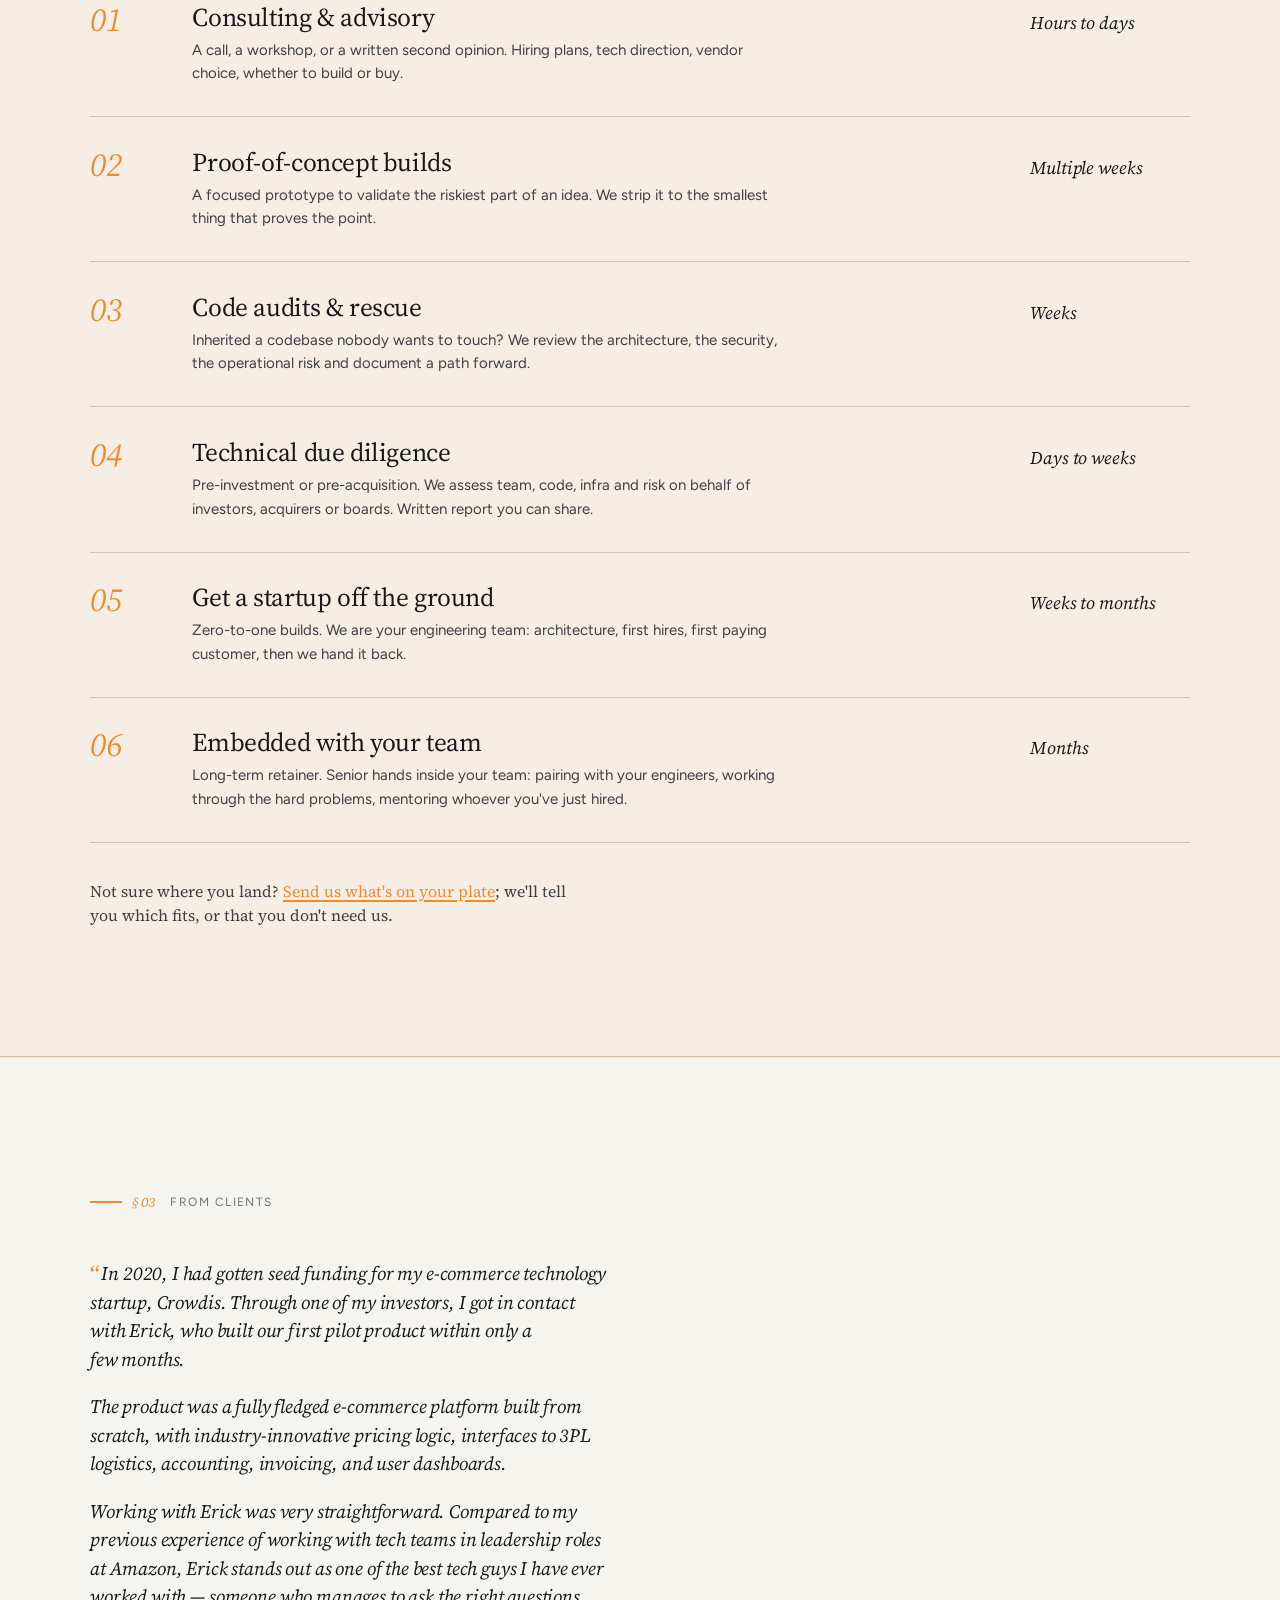
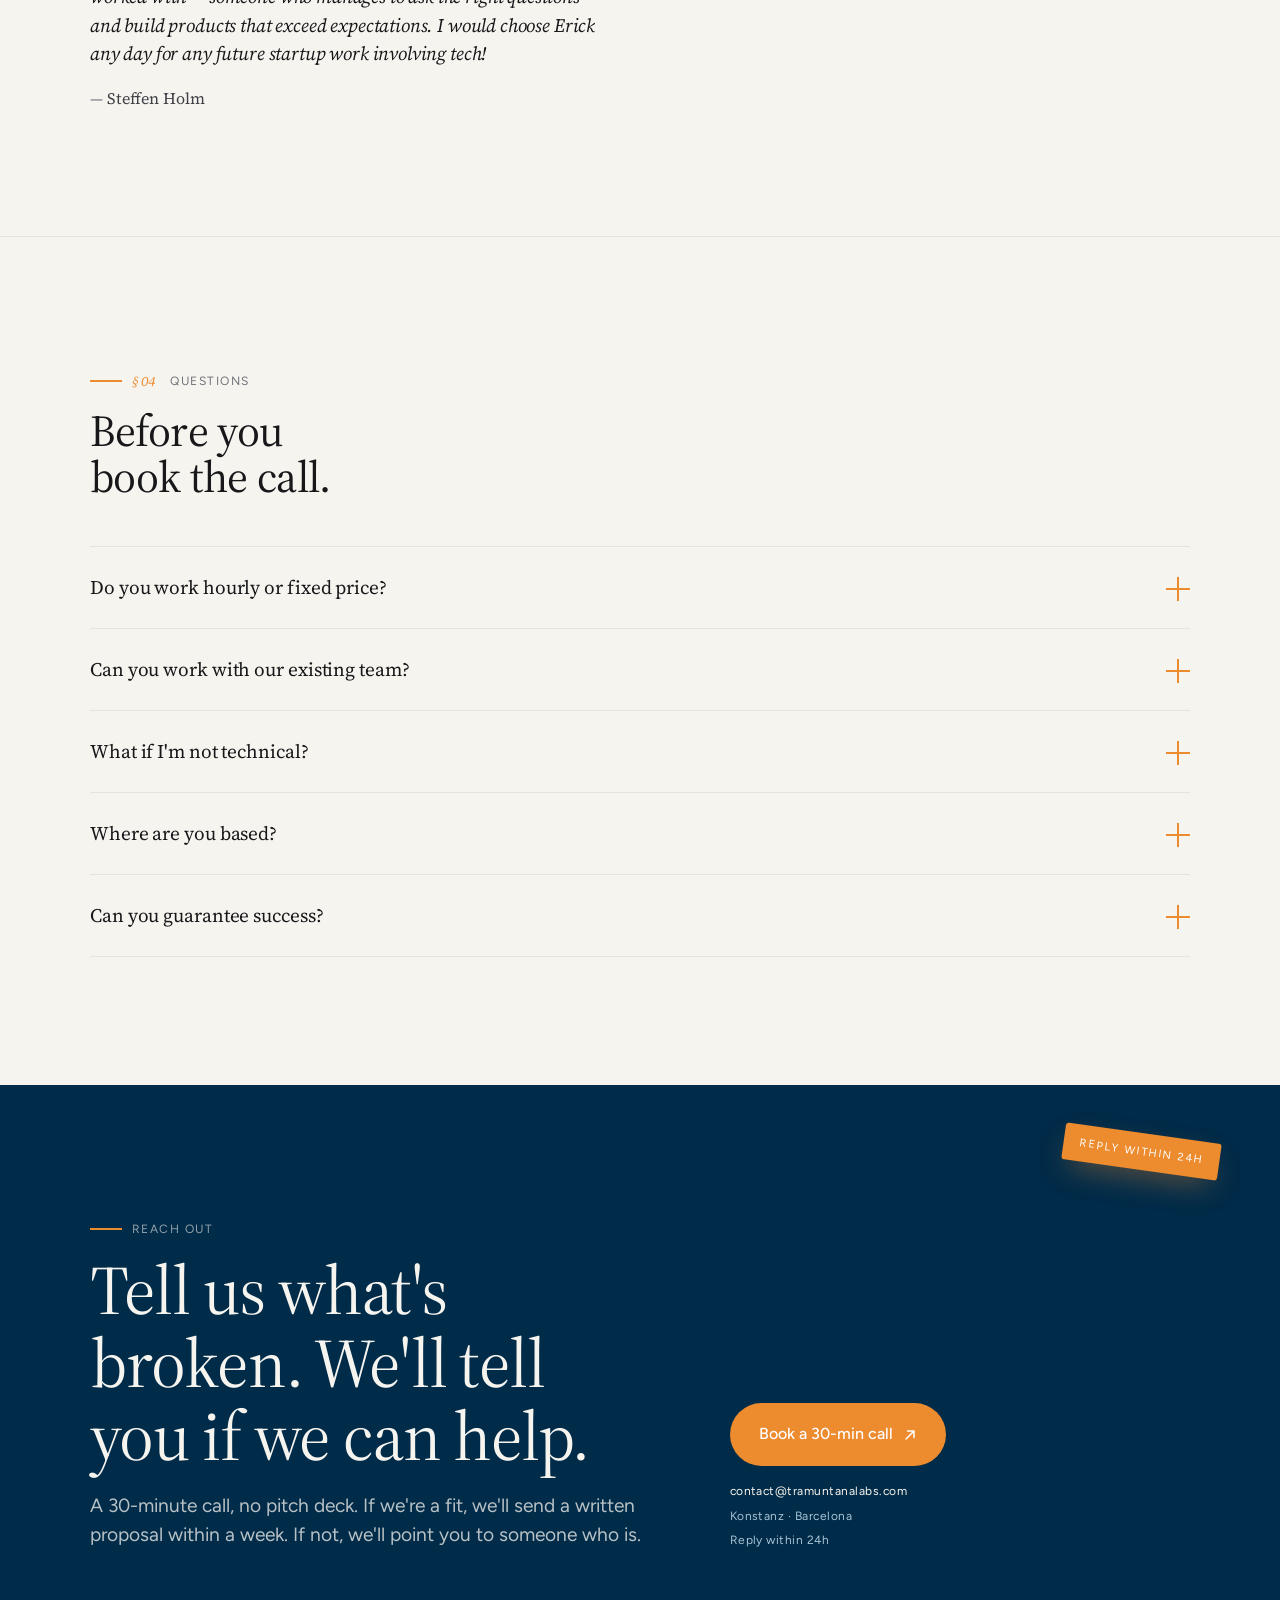
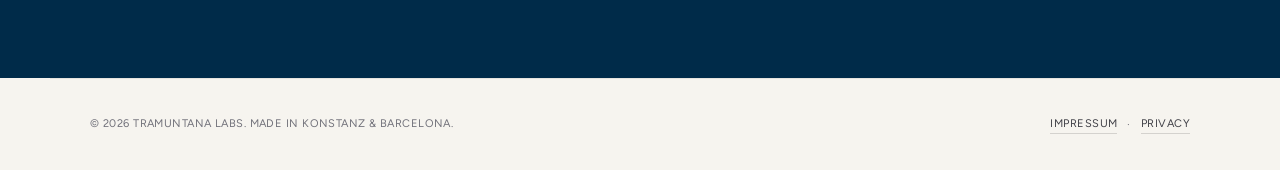
==== commit 2b041e92: "Add real testimonial from Steffen" ====
--- a/index.html
+++ b/index.html
@@ -340,14 +340,16 @@
   <div class="wrap">
     <div class="eyebrow">
       <span class="sec-num">§ 03</span>
-      <span>From a client</span>
+      <span>From clients</span>
     </div>
     <figure class="testimonial-card">
       <blockquote class="testimonial-quote">
-        <p>Efficient, high-quality work — and genuinely easy to work with. Erick and Martin move fast without cutting corners, communicate clearly, and make the whole engagement feel straightforward.</p>
+        <p>In 2020, I had gotten seed funding for my e-commerce technology startup, Crowdis. Through one of my investors, I got in contact with Erick, who built our first pilot product within only a few months.</p>
+        <p>The product was a fully fledged e-commerce platform built from scratch, with industry-innovative pricing logic, interfaces to 3PL logistics, accounting, invoicing, and user dashboards.</p>
+        <p>Working with Erick was very straightforward. Compared to my previous experience of working with tech teams in leadership roles at Amazon, Erick stands out as one of the best tech guys I have ever worked with — someone who manages to ask the right questions and build products that exceed expectations. I would choose Erick any day for any future startup work involving tech!</p>
       </blockquote>
       <figcaption class="testimonial-cite">
-        <cite>Steffen</cite>
+        <cite><a href="https://www.linkedin.com/in/steffen-holm/" target="_blank" rel="noopener noreferrer">Steffen Holm</a></cite>
       </figcaption>
     </figure>
   </div>
--- a/styles.css
+++ b/styles.css
@@ -936,7 +936,10 @@
 /* ── Testimonial ─────────────────────────────────────────── */
 .testimonial-card {
   margin: clamp(28px, 3.6vw, 48px) 0 0;
-  max-width: 46ch;
+  max-width: 52ch;
+}
+.testimonial-quote p + p {
+  margin-top: 1em;
 }
 .testimonial-quote {
   margin: 0;
@@ -946,31 +949,40 @@
   margin: 0;
   font-family: var(--font-serif);
   font-style: italic;
-  font-size: clamp(24px, 2.2vw, 34px);
-  line-height: 1.4;
-  letter-spacing: -.012em;
+  font-size: clamp(19px, 1.45vw, 23px);
+  line-height: 1.5;
+  letter-spacing: -.008em;
   color: var(--ink);
   hanging-punctuation: first allow-end;
 }
-.testimonial-quote p::before {
+.testimonial-quote > p:first-child::before {
   content: "\201C";
   color: var(--accent);
   font-style: normal;
-  font-size: 1.35em;
+  font-size: 1.25em;
   line-height: 0;
   vertical-align: -0.12em;
   margin-right: .06em;
 }
 .testimonial-cite {
-  margin: clamp(18px, 2.2vw, 24px) 0 0;
+  margin: clamp(16px, 2vw, 20px) 0 0;
   padding: 0;
   font-family: var(--font-serif);
-  font-size: clamp(17px, 1.4vw, 20px);
+  font-size: clamp(16px, 1.2vw, 18px);
   line-height: 1.3;
   color: var(--ink-2);
 }
 .testimonial-cite cite {
   font-style: normal;
+}
+.testimonial-cite a {
+  color: inherit;
+  text-decoration: none;
+  border-bottom: 1px solid transparent;
+}
+.testimonial-cite a:hover {
+  color: var(--accent);
+  border-bottom-color: var(--accent);
 }
 .testimonial-cite cite::before {
   content: "\2014\00a0";
